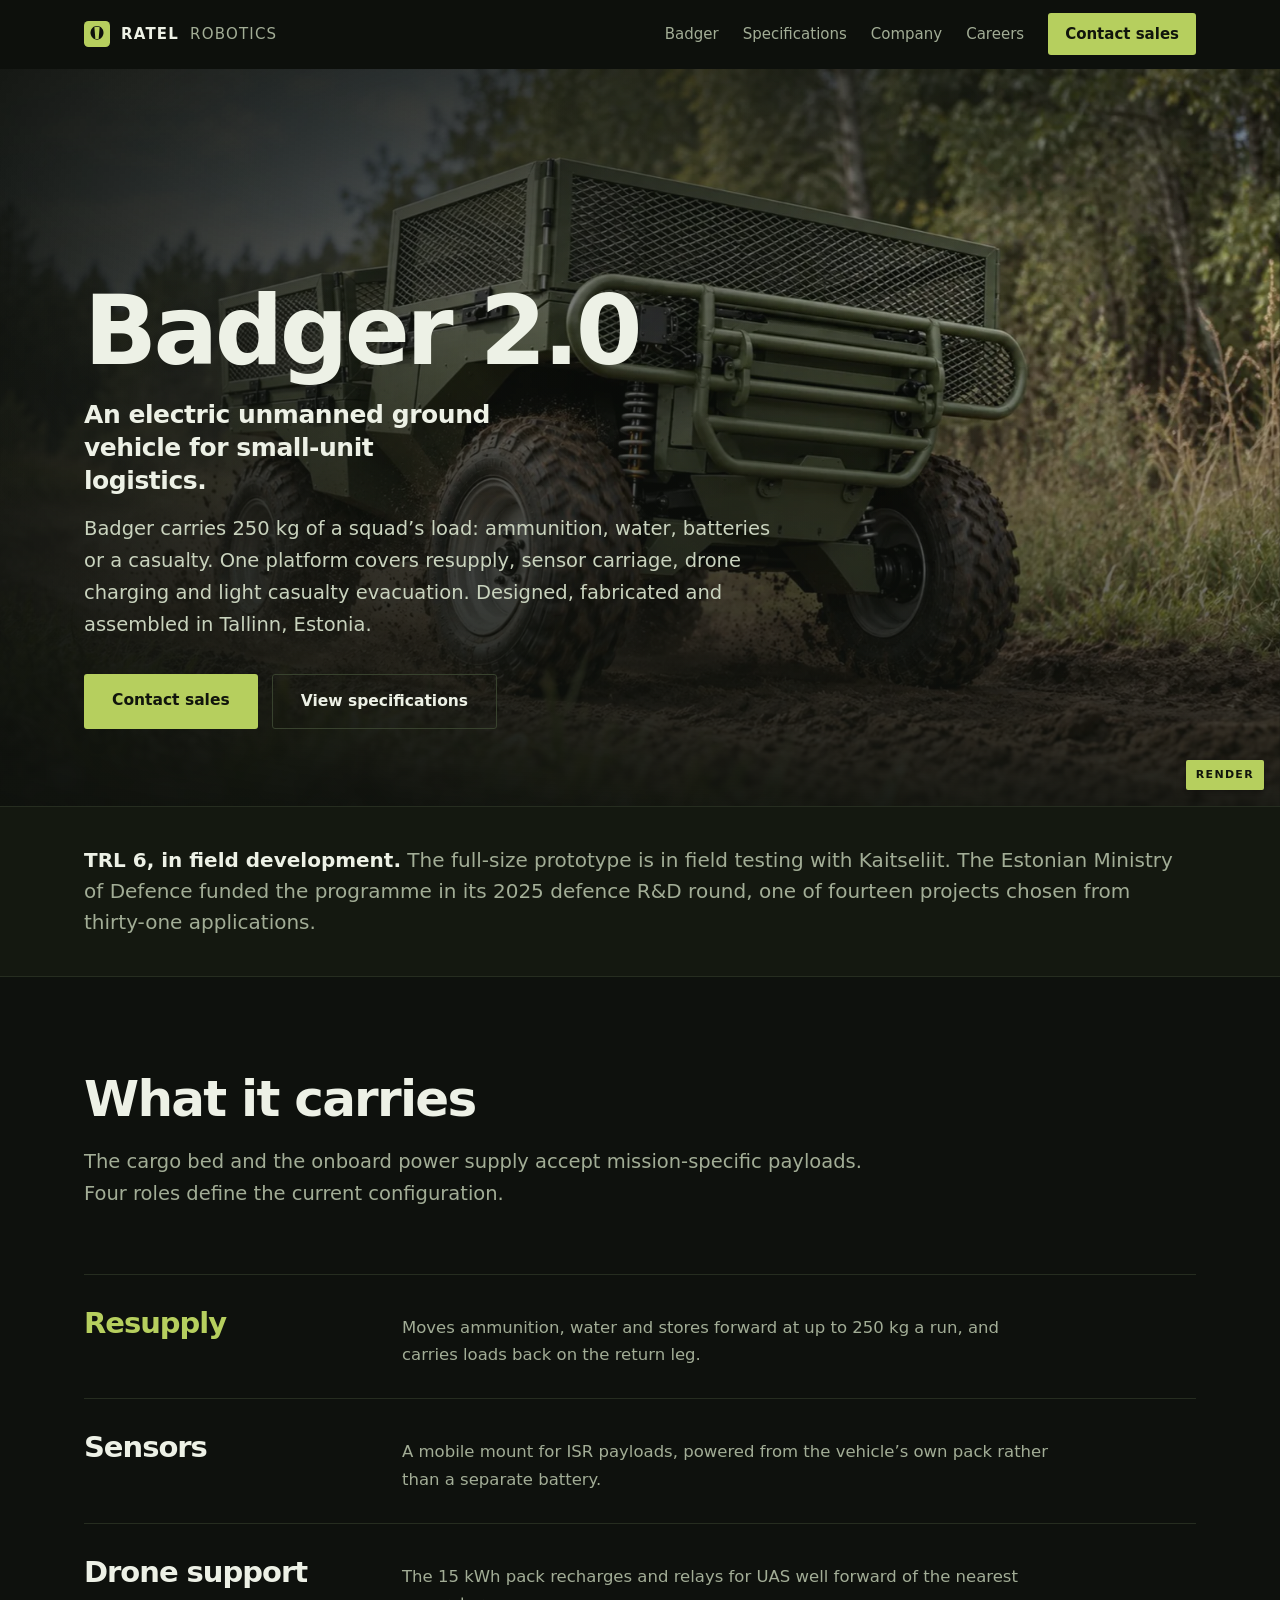
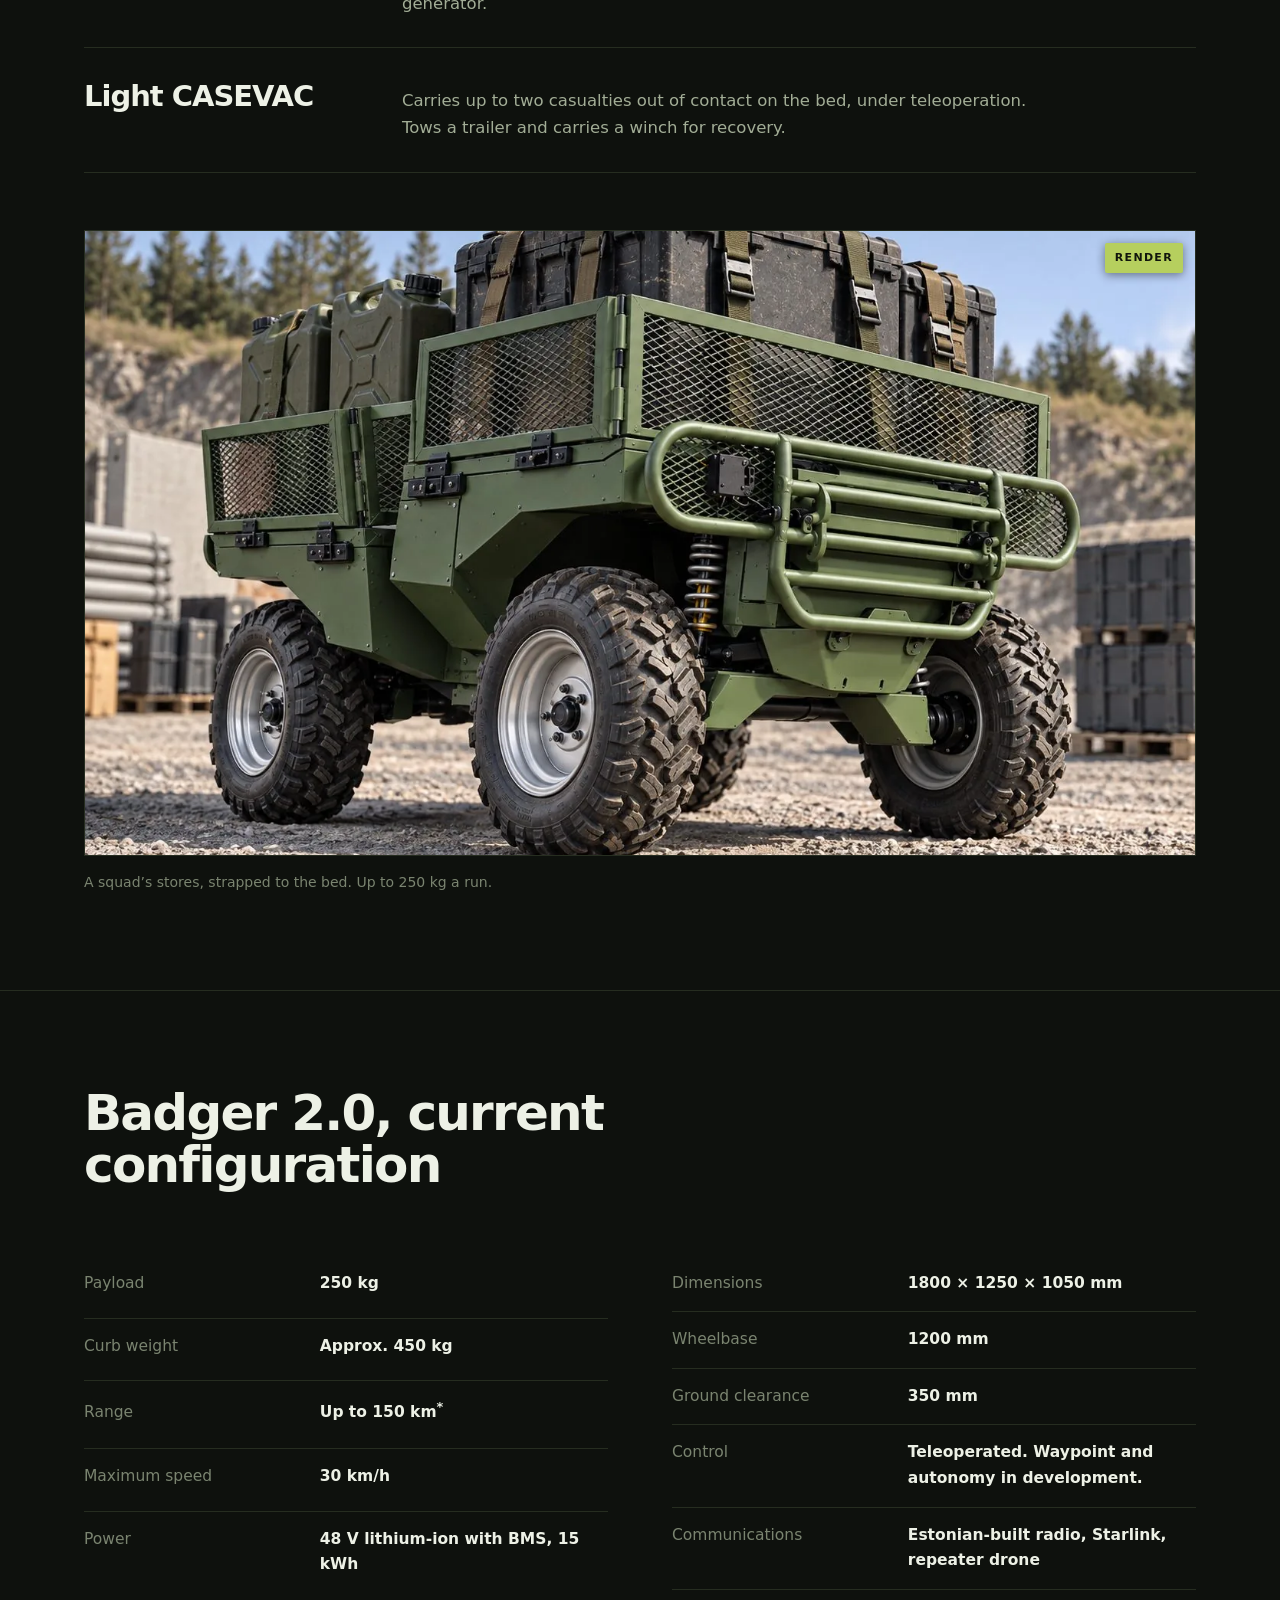
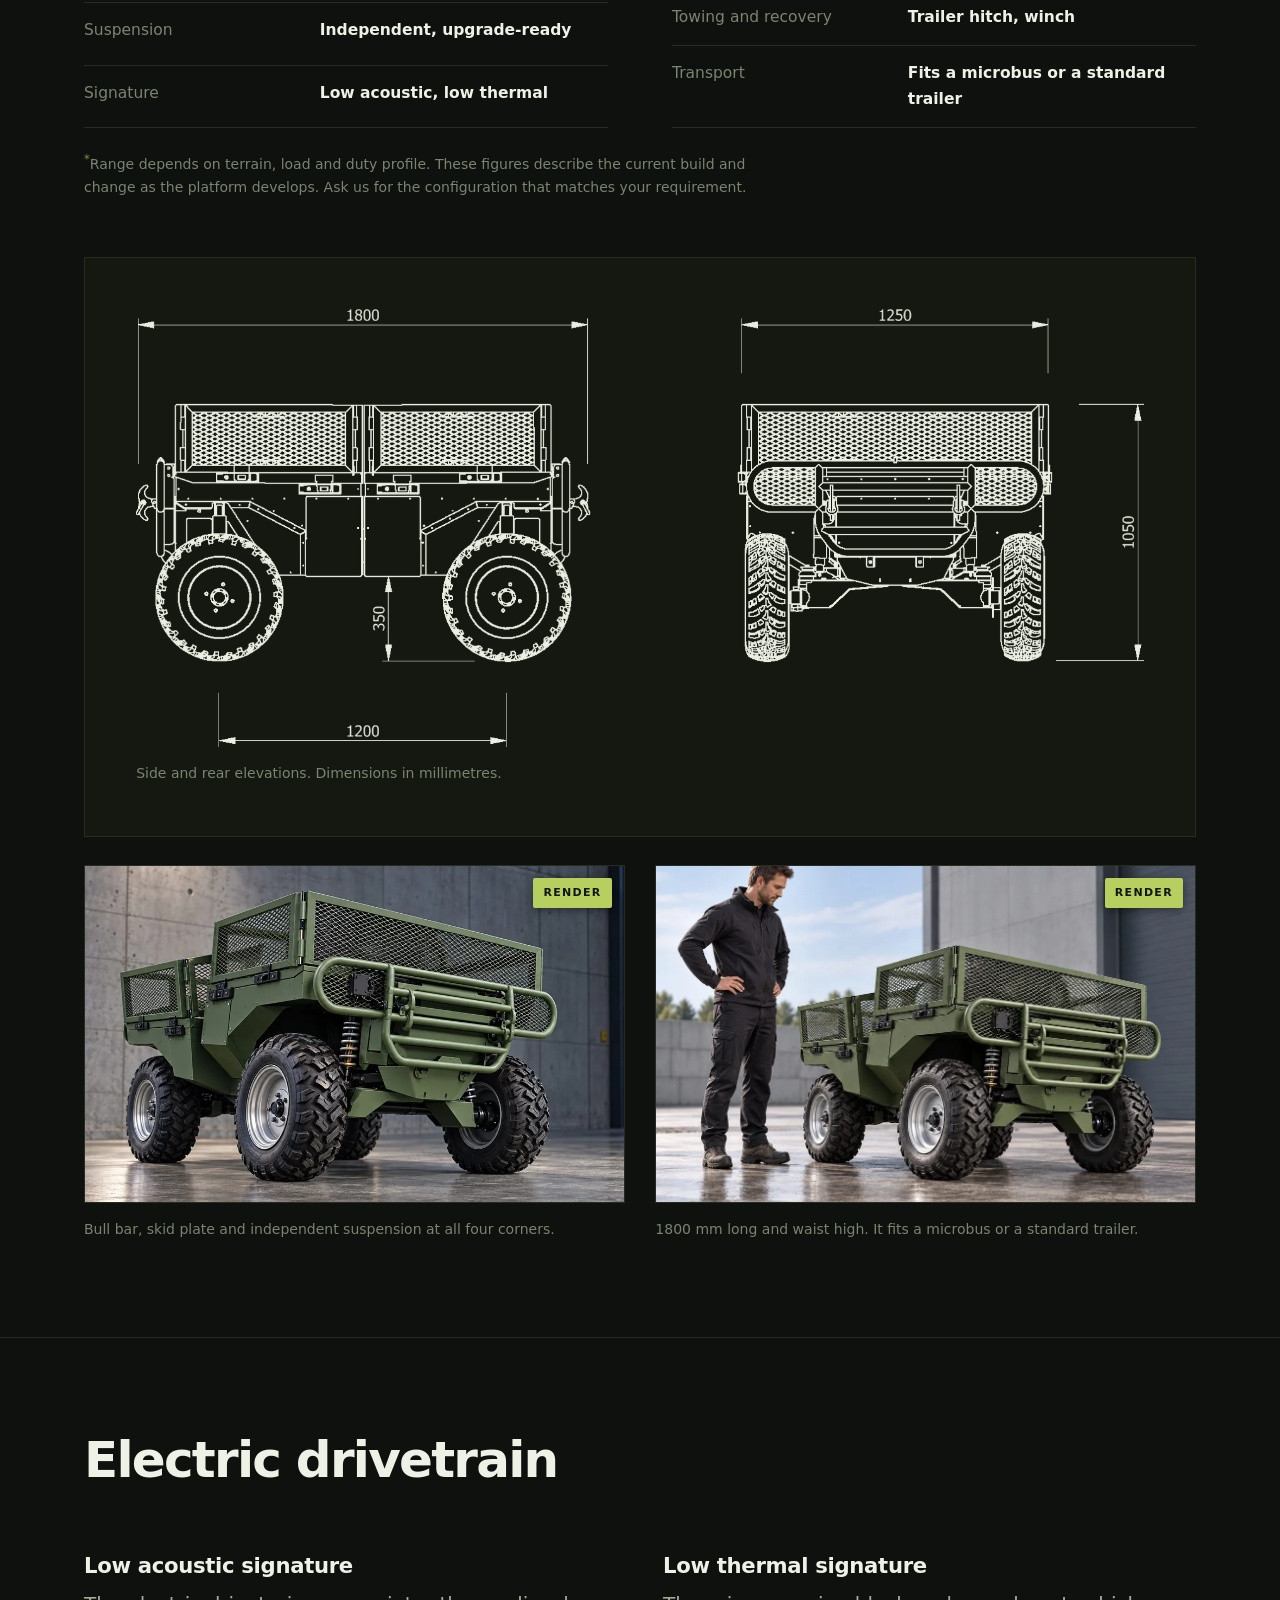
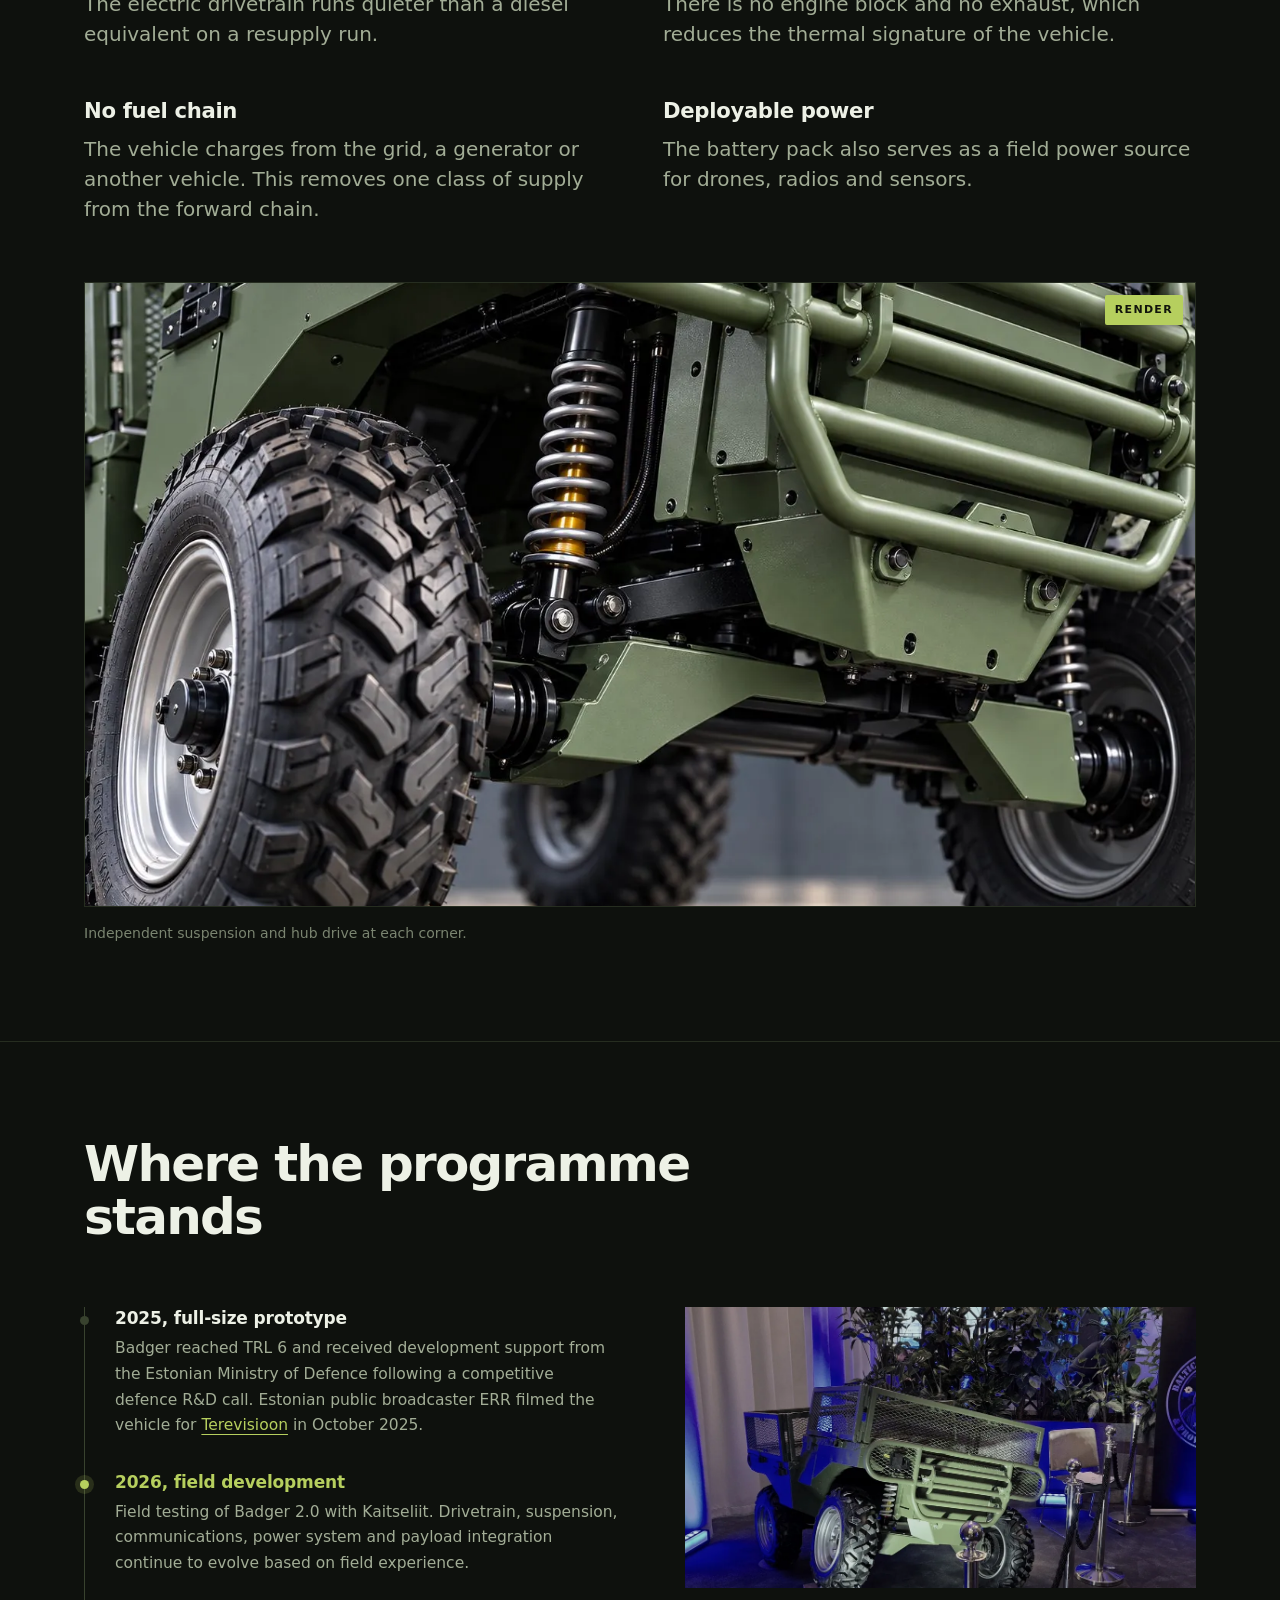
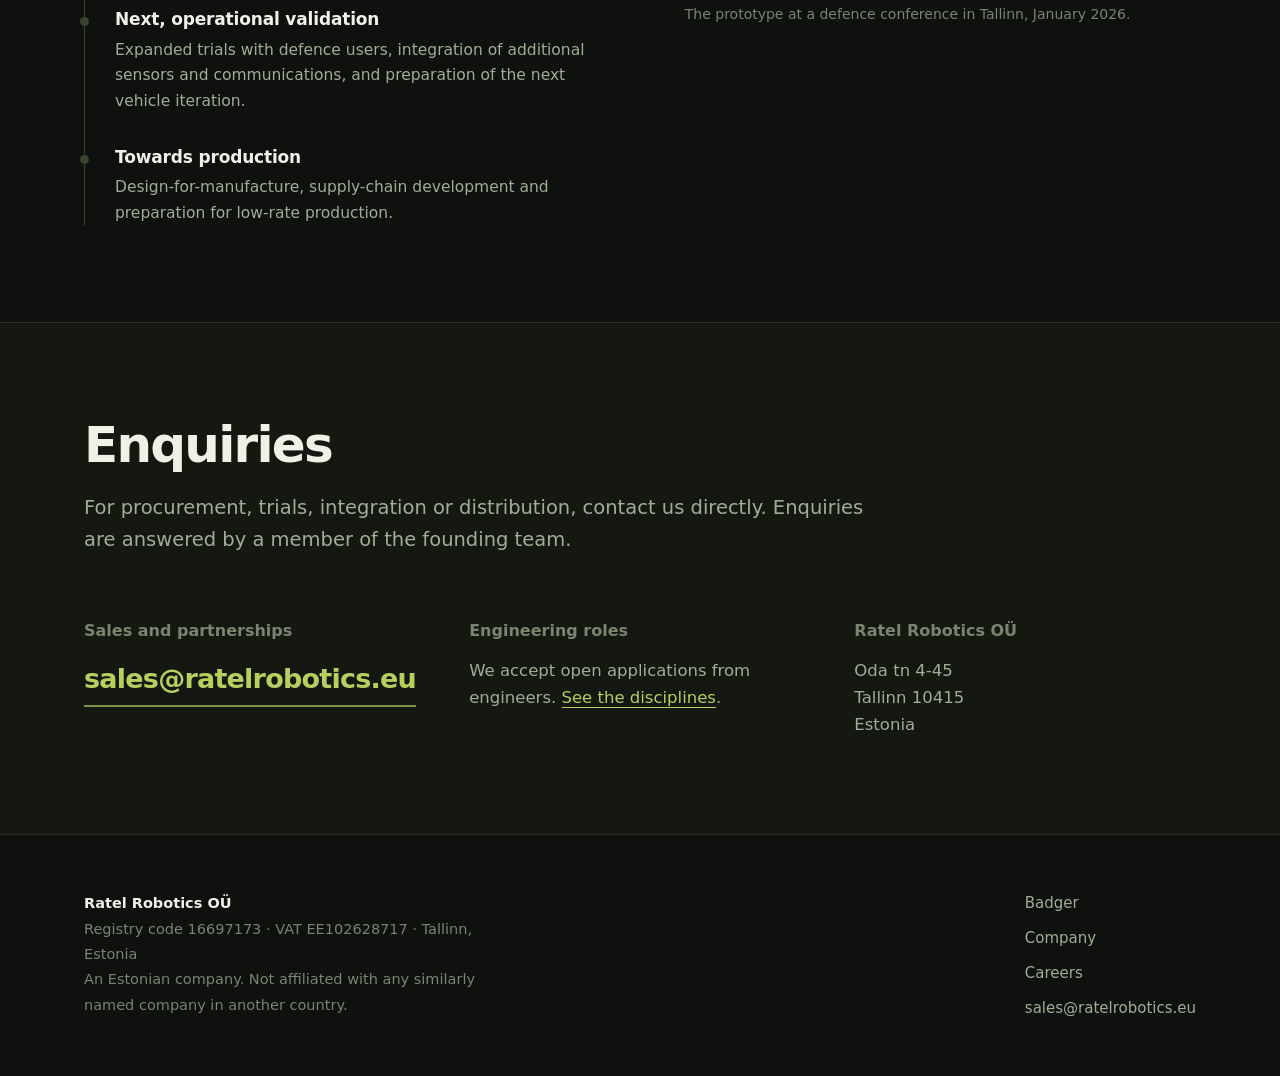
==== index.html @ 551b83f0 "Name the current model Badger 2.0 Co-Authored-By: Claude Fable 5.1 <noreply@anthropic.com>" ====
<!doctype html>
<html lang="en">
<head>
<meta charset="utf-8">
<meta name="viewport" content="width=device-width,initial-scale=1">
<title>Badger UGV — electric unmanned ground vehicle | Ratel Robotics, Estonia</title>
<meta name="description" content="Badger is an electric unmanned ground vehicle for small-unit logistics: 250 kg payload, resupply, sensors, drone charging and light casualty evacuation. Designed, fabricated and assembled in Tallinn, Estonia.">
<link rel="icon" href="assets/favicon.svg" type="image/svg+xml">
<link rel="preload" href="assets/fonts/archivo-var-latin.woff2" as="font" type="font/woff2" crossorigin>
<link rel="stylesheet" href="assets/style.css">
<meta property="og:title" content="Badger UGV — electric unmanned ground vehicle">
<meta property="og:description" content="250 kg payload. Resupply, sensors, drone charging, light CASEVAC. Built in Tallinn, Estonia.">
<meta property="og:image" content="assets/img/badger-side.webp">
<meta property="og:type" content="website">
<script type="application/ld+json">
{"@context":"https://schema.org","@type":"Organization",
"name":"Ratel Robotics OÜ","alternateName":"RATEL Robotics",
"description":"Estonian developer of the Badger electric unmanned ground vehicle.",
"foundingDate":"2023-03-16","email":"sales@ratelrobotics.eu",
"telephone":"+372 5686 8685","vatID":"EE102628717","taxID":"16697173",
"address":{"@type":"PostalAddress","streetAddress":"Oda tn 4-45",
"addressLocality":"Tallinn","postalCode":"10415","addressCountry":"EE"},
"makesOffer":{"@type":"Offer","itemOffered":{"@type":"Product","name":"Badger UGV"}}}
</script>
</head>
<body>
<!-- TODO before launch: badger-terrain, badger-payload, badger-3q, badger-scale and
     badger-detail are AI-generated renders, marked class="render" with a visible badge.
     Replace with real photographs, then delete the class, the <span class="render-badge">
     and the .render rules in assets/style.css. The conference photo and the dimensioned
     drawing are genuine. -->
<a class="skip" href="#main">Skip to content</a>

<header>
  <div class="wrap bar">
    <a class="brand" href="./">
      <svg width="26" height="26" viewBox="0 0 64 64" aria-hidden="true"><rect width="64" height="64" rx="11" fill="#b6cf5e"/><path d="M32 12c-9 0-16 7-16 17 0 9 7 17 16 17s16-8 16-17c0-10-7-17-16-17z" fill="#0e110d"/><path d="M32 14c-2.4 0-4.6.5-6.5 1.4L28 44h8l2.5-28.6A15 15 0 0 0 32 14z" fill="#b6cf5e"/></svg>
      Ratel <em>Robotics</em>
    </a>
    <nav>
      <a href="index.html">Badger</a>
      <a href="#specifications">Specifications</a>
      <a href="company.html">Company</a>
      <a href="careers.html">Careers</a>
      <a class="cta" href="#contact">Contact sales</a>
    </nav>
  </div>
</header>

<main id="main">

<div class="hero">
  <img class="hero-bg" src="assets/img/badger-terrain.webp" width="1600" height="900" alt="" fetchpriority="high">
  <span class="render-badge">Render</span>
  <div class="wrap hero-inner">
    <h1>Badger 2.0</h1>
    <p class="hero-sub">An electric unmanned ground vehicle for small-unit logistics.</p>
    <p class="lede">Badger carries 250&nbsp;kg of a squad&rsquo;s load: ammunition, water,
      batteries or a casualty. One platform covers resupply, sensor carriage, drone charging
      and light casualty evacuation. Designed, fabricated and assembled in Tallinn,
      Estonia.</p>
    <div class="btns">
      <a class="btn btn-primary" href="#contact">Contact sales</a>
      <a class="btn btn-ghost" href="#specifications">View specifications</a>
    </div>
  </div>
</div>

<div class="record">
  <div class="wrap">
    <p><strong>TRL 6, in field development.</strong> The full-size prototype is in field
      testing with Kaitseliit. The Estonian Ministry of Defence funded the programme in its
      2025 defence R&amp;D round, one of fourteen projects chosen from thirty-one
      applications.</p>
  </div>
</div>

<section id="badger">
  <div class="wrap">
    <div class="head">
      <h2>What it carries</h2>
      <p class="lede">The cargo bed and the onboard power supply accept mission-specific
        payloads. Four roles define the current configuration.</p>
    </div>
    <div class="rows">
      <div class="row lead"><h3>Resupply</h3>
        <p>Moves ammunition, water and stores forward at up to 250&nbsp;kg a run, and
          carries loads back on the return leg.</p></div>
      <div class="row"><h3>Sensors</h3>
        <p>A mobile mount for ISR payloads, powered from the vehicle&rsquo;s own pack rather
          than a separate battery.</p></div>
      <div class="row"><h3>Drone support</h3>
        <p>The 15&nbsp;kWh pack recharges and relays for UAS well forward of the nearest
          generator.</p></div>
      <div class="row"><h3>Light CASEVAC</h3>
        <p>Carries up to two casualties out of contact on the bed, under teleoperation.
          Tows a trailer and carries a winch for recovery.</p></div>
    </div>
    <figure class="band render">
      <img loading="lazy" decoding="async" src="assets/img/badger-payload.webp" width="1448" height="1086"
           alt="Badger loaded with transit cases, jerry cans and strapped stores.">
      <figcaption>A squad&rsquo;s stores, strapped to the bed. Up to 250&nbsp;kg a run.</figcaption>
    </figure>
  </div>
</section>

<section id="specifications">
  <div class="wrap">
    <div class="head"><h2>Badger 2.0, current configuration</h2></div>
    <div class="spec-split">
      <table class="specs">
        <tr><th scope="row">Payload</th><td>250 kg</td></tr>
        <tr><th scope="row">Curb weight</th><td>Approx. 450 kg</td></tr>
        <tr><th scope="row">Range</th><td>Up to 150 km<sup>*</sup></td></tr>
        <tr><th scope="row">Maximum speed</th><td>30 km/h</td></tr>
        <tr><th scope="row">Power</th><td>48 V lithium-ion with BMS, 15 kWh</td></tr>
        <tr><th scope="row">Suspension</th><td>Independent, upgrade-ready</td></tr>
        <tr><th scope="row">Signature</th><td>Low acoustic, low thermal</td></tr>
      </table>
      <table class="specs">
        <tr><th scope="row">Dimensions</th><td>1800 &times; 1250 &times; 1050 mm</td></tr>
        <tr><th scope="row">Wheelbase</th><td>1200 mm</td></tr>
        <tr><th scope="row">Ground clearance</th><td>350 mm</td></tr>
        <tr><th scope="row">Control</th><td>Teleoperated. Waypoint and autonomy in development.</td></tr>
        <tr><th scope="row">Communications</th><td>Estonian-built radio, Starlink, repeater drone</td></tr>
        <tr><th scope="row">Towing and recovery</th><td>Trailer hitch, winch</td></tr>
        <tr><th scope="row">Transport</th><td>Fits a microbus or a standard trailer</td></tr>
      </table>
    </div>
    <p class="spec-note"><sup>*</sup>Range depends on terrain, load and duty profile. These
      figures describe the current build and change as the platform develops. Ask us for the
      configuration that matches your requirement.</p>
    <figure class="drawing">
      <img loading="lazy" decoding="async" src="assets/img/badger-drawing-dark.webp" width="1600" height="695"
           alt="Dimensioned side and rear views of Badger: 1800 mm long, 1250 mm wide, 1050 mm high, 1200 mm wheelbase, 350 mm ground clearance.">
      <figcaption>Side and rear elevations. Dimensions in millimetres.</figcaption>
    </figure>
    <div class="two-up">
      <figure class="render"><img loading="lazy" decoding="async" src="assets/img/badger-3q.webp" width="1100" height="619"
        alt="Badger seen from the front three-quarter angle.">
        <figcaption>Bull bar, skid plate and independent suspension at all four corners.</figcaption></figure>
      <figure class="render"><img loading="lazy" decoding="async" src="assets/img/badger-scale.webp" width="1100" height="825"
        alt="Badger beside a standing person, roughly waist height.">
        <figcaption>1800&nbsp;mm long and waist high. It fits a microbus or a standard trailer.</figcaption></figure>
    </div>
  </div>
</section>

<section>
  <div class="wrap">
    <div class="head">
      <h2>Electric drivetrain</h2>
    </div>
    <div class="statements">
      <p><strong>Low acoustic signature</strong>The electric drivetrain runs quieter than a
        diesel equivalent on a resupply run.</p>
      <p><strong>Low thermal signature</strong>There is no engine block and no exhaust, which
        reduces the thermal signature of the vehicle.</p>
      <p><strong>No fuel chain</strong>The vehicle charges from the grid, a generator or
        another vehicle. This removes one class of supply from the forward chain.</p>
      <p><strong>Deployable power</strong>The battery pack also serves as a field power
        source for drones, radios and sensors.</p>
    </div>
    <figure class="band render">
      <img loading="lazy" decoding="async" src="assets/img/badger-detail.webp" width="1448" height="1086"
           alt="Close view of the front suspension, coil-over damper and hub drive.">
      <figcaption>Independent suspension and hub drive at each corner.</figcaption>
    </figure>
  </div>
</section>

<section>
  <div class="wrap">
    <div class="head"><h2>Where the programme stands</h2></div>
    <div class="tl-grid">
      <ul class="tl">
        <li><h3>2025, full-size prototype</h3><p>Badger reached TRL 6 and received
          development support from the Estonian Ministry of Defence following a competitive
          defence R&amp;D call. Estonian public broadcaster ERR filmed the vehicle for
          <a href="https://jupiter.err.ee/1609823682" rel="noopener">Terevisioon</a>
          in October 2025.</p></li>
        <li class="now"><h3>2026, field development</h3><p>Field testing of Badger 2.0 with Kaitseliit.
          Drivetrain, suspension, communications, power system and payload integration
          continue to evolve based on field experience.</p></li>
        <li><h3>Next, operational validation</h3><p>Expanded trials with defence users,
          integration of additional sensors and communications, and preparation of the next
          vehicle iteration.</p></li>
        <li><h3>Towards production</h3><p>Design-for-manufacture, supply-chain development
          and preparation for low-rate production.</p></li>
      </ul>
      <figure>
        <img loading="lazy" decoding="async" src="assets/img/badger-photo.webp" width="1100" height="603"
             alt="The Badger prototype on display at a defence conference in Tallinn, January 2026.">
        <figcaption>The prototype at a defence conference in Tallinn, January 2026.</figcaption>
      </figure>
    </div>
  </div>
</section>

<section id="contact" class="contact">
  <div class="wrap">
    <div class="head">
      <h2>Enquiries</h2>
      <p class="lede">For procurement, trials, integration or distribution, contact us
        directly. Enquiries are answered by a member of the founding team.</p>
    </div>
    <div class="contact-grid">
      <div>
        <h3>Sales and partnerships</h3>
        <p><a class="mail" href="mailto:sales@ratelrobotics.eu">sales@ratelrobotics.eu</a></p>
      </div>
      <div>
        <h3>Engineering roles</h3>
        <p>We accept open applications from engineers.
          <a href="careers.html">See the disciplines</a>.</p>
      </div>
      <div>
        <h3>Ratel Robotics O&Uuml;</h3>
        <p>Oda tn 4-45<br>Tallinn 10415<br>Estonia</p>
      </div>
    </div>
  </div>
</section>

</main>

<footer>
  <div class="wrap foot-grid">
    <div class="legal">
      <strong>Ratel Robotics O&Uuml;</strong><br>
      Registry code 16697173 &middot; VAT EE102628717 &middot; Tallinn, Estonia<br>
      An Estonian company. Not affiliated with any similarly named company in another country.
    </div>
    <nav>
      <a href="index.html">Badger</a>
      <a href="company.html">Company</a>
      <a href="careers.html">Careers</a>
      <a href="mailto:sales@ratelrobotics.eu">sales@ratelrobotics.eu</a>
    </nav>
  </div>
</footer>
<script>
  const h = document.querySelector('header');
  const onScroll = () => h.classList.toggle('stuck', window.scrollY > 8);
  addEventListener('scroll', onScroll, {passive:true}); onScroll();
</script>
</body>
</html>
---- assets/style.css ----
@import url("fonts.css");

:root{
  --bg:#0e110d; --bg2:#141810; --bg3:#1b2018;
  --line:#262d20; --line2:#38422e;
  --fg:#edf1e6; --muted:#a2ad96; --muted2:#7a8470;
  --accent:#b6cf5e; --accent-hi:#cbe27a; --accent-dim:#7f9247;
  --wrap:1160px;
  --sans:Archivo,system-ui,-apple-system,"Segoe UI",Roboto,Helvetica,Arial,sans-serif;
}
*,*::before,*::after{box-sizing:border-box}
html{scroll-behavior:smooth;-webkit-text-size-adjust:100%}
body{margin:0;background:var(--bg);color:var(--fg);
  font:400 16.5px/1.65 var(--sans);font-stretch:100%;
  -webkit-font-smoothing:antialiased}
img{max-width:100%;height:auto;display:block}
p{margin:0 0 1.1rem}
h1,h2,h3{margin:0;font-weight:800;font-stretch:118%;letter-spacing:-.035em}
h1,h2{line-height:1.05}
h3{line-height:1.3}

/* browser surfaces */
::selection{background:var(--accent);color:#11150c}
:root{scrollbar-color:var(--line2) var(--bg);color-scheme:dark}
::-webkit-scrollbar{width:12px;height:12px}
::-webkit-scrollbar-track{background:var(--bg)}
::-webkit-scrollbar-thumb{background:var(--line2);border:3px solid var(--bg);border-radius:8px}
::-webkit-scrollbar-thumb:hover{background:var(--accent-dim)}
:focus-visible{outline:2px solid var(--accent);outline-offset:3px;border-radius:2px}
a{color:var(--accent);text-decoration-thickness:1px;text-underline-offset:4px}
a:hover{color:var(--accent-hi)}
input,textarea{caret-color:var(--accent)}

.wrap{max-width:var(--wrap);margin:0 auto;padding-inline:24px}
.skip{position:absolute;left:-9999px}
.skip:focus{left:16px;top:16px;z-index:99;background:var(--accent);color:#11150c;
  padding:12px 18px;border-radius:3px;font-weight:700}
.lede{font-size:clamp(17px,1.7vw,19.5px);color:var(--muted);max-width:68ch}

/* header */
header{position:sticky;top:0;z-index:50;background:rgba(14,17,13,.72);
  backdrop-filter:blur(14px) saturate(1.2);border-bottom:1px solid transparent;
  transition:background .3s ease,border-color .3s ease}
header.stuck{background:rgba(14,17,13,.94);border-bottom-color:var(--line)}
.bar{display:flex;align-items:center;gap:30px;min-height:68px}
.brand{display:flex;align-items:center;gap:11px;text-decoration:none;color:var(--fg);
  font-weight:800;font-size:15px;font-stretch:112%;letter-spacing:.08em;
  text-transform:uppercase;margin-right:auto}
.brand em{font-style:normal;font-weight:400;color:var(--muted)}
nav{display:flex;gap:24px;align-items:center;flex-wrap:wrap}
nav a{color:var(--muted);text-decoration:none;font-size:15px;font-weight:500;
  transition:color .18s ease}
nav a:hover,nav a[aria-current=page]{color:var(--fg)}
nav a.cta{color:#11150c;background:var(--accent);padding:9px 17px;border-radius:3px;
  font-weight:700;transition:background .18s ease,transform .18s ease}
nav a.cta:hover{background:var(--accent-hi)}

/* buttons */
.btn{display:inline-block;padding:14px 28px;border-radius:3px;text-decoration:none;
  font-weight:700;font-size:15.5px;font-stretch:105%;
  transition:background .2s ease,border-color .2s ease,color .2s ease}
.btn-primary{background:var(--accent);color:#11150c}
.btn-primary:hover{background:var(--accent-hi);color:#11150c}
.btn-ghost{border:1px solid var(--line2);color:var(--fg)}
.btn-ghost:hover{border-color:var(--accent);color:var(--accent)}
.btns{display:flex;gap:14px;flex-wrap:wrap;margin-top:32px}

/* hero */
.hero{position:relative;min-height:clamp(540px,82vh,820px);display:flex;
  align-items:flex-end;overflow:hidden;border-bottom:1px solid var(--line)}
.hero::before{content:"";position:absolute;inset:0;z-index:1;background:
  linear-gradient(180deg,rgba(14,17,13,.62) 0%,rgba(14,17,13,.12) 32%,rgba(14,17,13,.94) 100%),
  linear-gradient(94deg,rgba(14,17,13,.92) 0%,rgba(14,17,13,.42) 52%,rgba(14,17,13,0) 92%)}
.hero-bg{position:absolute;inset:0;width:100%;height:100%;object-fit:cover;z-index:0;
  transform:scale(1.07);animation:settle 1.6s cubic-bezier(.16,1,.3,1) forwards}
@keyframes settle{to{transform:scale(1)}}
.hero-inner{position:relative;z-index:2;padding-block:clamp(44px,6vw,84px);width:100%}
.hero h1{font-size:clamp(58px,9.6vw,96px);font-weight:900;font-stretch:125%;
  letter-spacing:-.038em;margin-bottom:16px}
.hero-sub{font-size:clamp(19px,2.2vw,25px);font-weight:600;font-stretch:108%;
  line-height:1.32;letter-spacing:-.018em;margin:0 0 16px;max-width:24ch;color:var(--fg)}
.hero .lede{color:#c9d3be;max-width:56ch}
@media (prefers-reduced-motion:reduce){
  .hero-bg{animation:none;transform:scale(1)}
  html{scroll-behavior:auto}
}

/* record line under the hero */
.record{background:var(--bg2);border-bottom:1px solid var(--line)}
.record p{margin:0;padding-block:clamp(26px,3.4vw,38px);
  font-size:clamp(16.5px,1.75vw,20px);line-height:1.55;color:var(--muted);max-width:92ch}
.record strong{color:var(--fg);font-weight:700}

section{padding-block:clamp(60px,7.5vw,104px);border-bottom:1px solid var(--line)}
h2{font-size:clamp(31px,4.1vw,50px)}
.head{max-width:860px;margin-bottom:clamp(40px,5vw,64px)}
h2{max-width:19ch}
.head .lede{margin-top:20px;max-width:64ch}

/* capability rows */
.rows{border-top:1px solid var(--line)}
.row{display:grid;grid-template-columns:minmax(215px,.34fr) 1fr;gap:16px 48px;
  padding-block:30px;border-bottom:1px solid var(--line);align-items:baseline}
.row h3{font-size:clamp(21px,2.4vw,29px);font-weight:800;font-stretch:115%}
.row p{margin:0;color:var(--muted);max-width:62ch}
.row.lead h3{color:var(--accent)}

/* statements */
.statements{display:grid;grid-template-columns:repeat(2,1fr);
  gap:clamp(30px,3.6vw,56px)}
.statements p{margin:0;font-size:clamp(17px,1.8vw,20px);line-height:1.5;color:var(--muted)}
.statements strong{display:block;color:var(--fg);font-weight:700;font-stretch:112%;
  letter-spacing:-.015em;margin-bottom:7px;font-size:1.06em}

/* specifications */
.spec-split{display:grid;grid-template-columns:1fr 1fr;gap:0 clamp(40px,5vw,72px)}
table.specs{width:100%;border-collapse:collapse;font-size:15.5px}
table.specs th,table.specs td{text-align:left;padding:15px 0;
  border-bottom:1px solid var(--line);vertical-align:baseline}
table.specs th{font-weight:500;color:var(--muted2);width:45%;letter-spacing:0}
table.specs td{font-weight:600;color:var(--fg);
  font-variant-numeric:tabular-nums;font-feature-settings:"tnum" 1}
.spec-note{font-size:14px;color:var(--muted2);margin-top:22px;max-width:80ch}
.spec-note sup{color:var(--accent-dim)}

figure{margin:0}
figcaption{font-size:14px;color:var(--muted2);margin-top:15px;max-width:62ch}
.band{margin-top:clamp(36px,4.5vw,60px)}
.band img{width:100%;aspect-ratio:16/9;object-fit:cover;border:1px solid var(--line)}
.two-up{display:grid;grid-template-columns:1fr 1fr;gap:clamp(20px,2.4vw,32px);margin-top:28px}
.two-up figure{display:flex;flex-direction:column}
.two-up img{width:100%;aspect-ratio:16/10;object-fit:cover;border:1px solid var(--line)}
.drawing{margin-top:clamp(36px,4.5vw,60px);background:var(--bg2);border:1px solid var(--line);
  padding:clamp(22px,4vw,56px)}
.drawing img{margin-inline:auto;aspect-ratio:auto}

/* timeline */
.tl-grid{display:grid;grid-template-columns:1.05fr 1fr;gap:clamp(36px,5vw,64px);align-items:start}
.tl{list-style:none;margin:0;padding:0;border-left:1px solid var(--line2)}
.tl li{padding:0 0 32px 30px;position:relative}
.tl li:last-child{padding-bottom:0}
.tl li::before{content:"";position:absolute;left:-5px;top:9px;width:9px;height:9px;
  border-radius:50%;background:var(--line2)}
.tl li.now::before{background:var(--accent);box-shadow:0 0 0 5px rgba(182,207,94,.16)}
.tl h3{font-size:17px;font-weight:700;font-stretch:110%;letter-spacing:-.01em;
  margin-bottom:7px}
.tl li.now h3{color:var(--accent)}
.tl p{color:var(--muted);margin:0;font-size:15.5px}

/* contact */
.contact{background:var(--bg2)}
.contact-grid{display:grid;grid-template-columns:repeat(auto-fit,minmax(250px,1fr));
  gap:clamp(28px,3.4vw,48px)}
.contact-grid h3{font-size:16px;font-weight:700;font-stretch:110%;color:var(--muted2);
  letter-spacing:0;line-height:1.4;margin-bottom:14px}
a.mail{display:inline-block;font-size:clamp(19px,2.3vw,27px);font-weight:800;
  font-stretch:112%;letter-spacing:-.028em;text-decoration:none;
  border-bottom:2px solid var(--accent-dim);padding-bottom:4px;
  transition:border-color .2s ease,color .2s ease}
a.mail:hover{border-bottom-color:var(--accent)}
.contact-grid p{color:var(--muted);margin:0}

/* registry list */
dl.facts{display:grid;grid-template-columns:auto 1fr;gap:14px 36px;margin:0;font-size:16px}
dl.facts dt{color:var(--muted2)}
dl.facts dd{margin:0;font-variant-numeric:tabular-nums}

.callout{border-left:2px solid var(--accent);background:var(--bg2);
  padding:clamp(24px,3vw,34px);margin-top:clamp(36px,4.5vw,56px)}
.callout p{margin:0;max-width:80ch;color:var(--muted)}
.callout strong{color:var(--fg)}

/* renders pending real photography — delete with the markup */
.render{position:relative}
.render::after,.render-badge{content:"Render";position:absolute;top:13px;right:13px;z-index:3;
  font-size:11px;font-weight:800;font-stretch:112%;letter-spacing:.12em;
  text-transform:uppercase;color:#11150c;background:var(--accent);padding:6px 10px;
  border-radius:2px;box-shadow:0 2px 10px rgba(0,0,0,.45)}
.render-badge{top:auto;bottom:16px;right:16px}

footer{padding-block:56px;color:var(--muted2);font-size:14.5px}
.foot-grid{display:flex;gap:48px;flex-wrap:wrap;justify-content:space-between}
footer strong{color:var(--fg);font-weight:700}
footer .legal{max-width:48ch;line-height:1.75}
footer nav{flex-direction:column;gap:10px;align-items:flex-start}
footer nav a{color:var(--muted)}

@media (max-width:880px){
  .spec-split,.two-up,.tl-grid{grid-template-columns:1fr}
  .spec-split{gap:0}
  .tl-grid{gap:40px}
  .row{grid-template-columns:1fr;gap:10px;padding-block:26px}
  .statements{grid-template-columns:1fr}
}
@media (max-width:760px){
  .drawing{overflow-x:auto;padding:20px}
  .drawing img{min-width:620px}
}
@media (max-width:640px){
  .bar{flex-wrap:wrap;min-height:0;padding-block:11px;gap:9px}
  .brand{flex:1 0 100%;font-size:13.5px;gap:9px;margin-right:0}
  .brand svg{width:22px;height:22px}
  nav{flex:1 0 100%;flex-wrap:nowrap;justify-content:space-between;
    align-items:center;gap:12px}
  nav a{font-size:14.5px}
  /* the in-page anchor is reachable from the hero button */
  nav a[href$="#specifications"]{display:none}
  nav a.cta{padding:8px 14px;font-size:14px;white-space:nowrap}
  .hero{min-height:80vh;align-items:flex-end}
  .hero-inner{padding-block:38px}
  .btns{gap:10px;margin-top:26px}
  .btn{padding:13px 20px;font-size:15px}
}
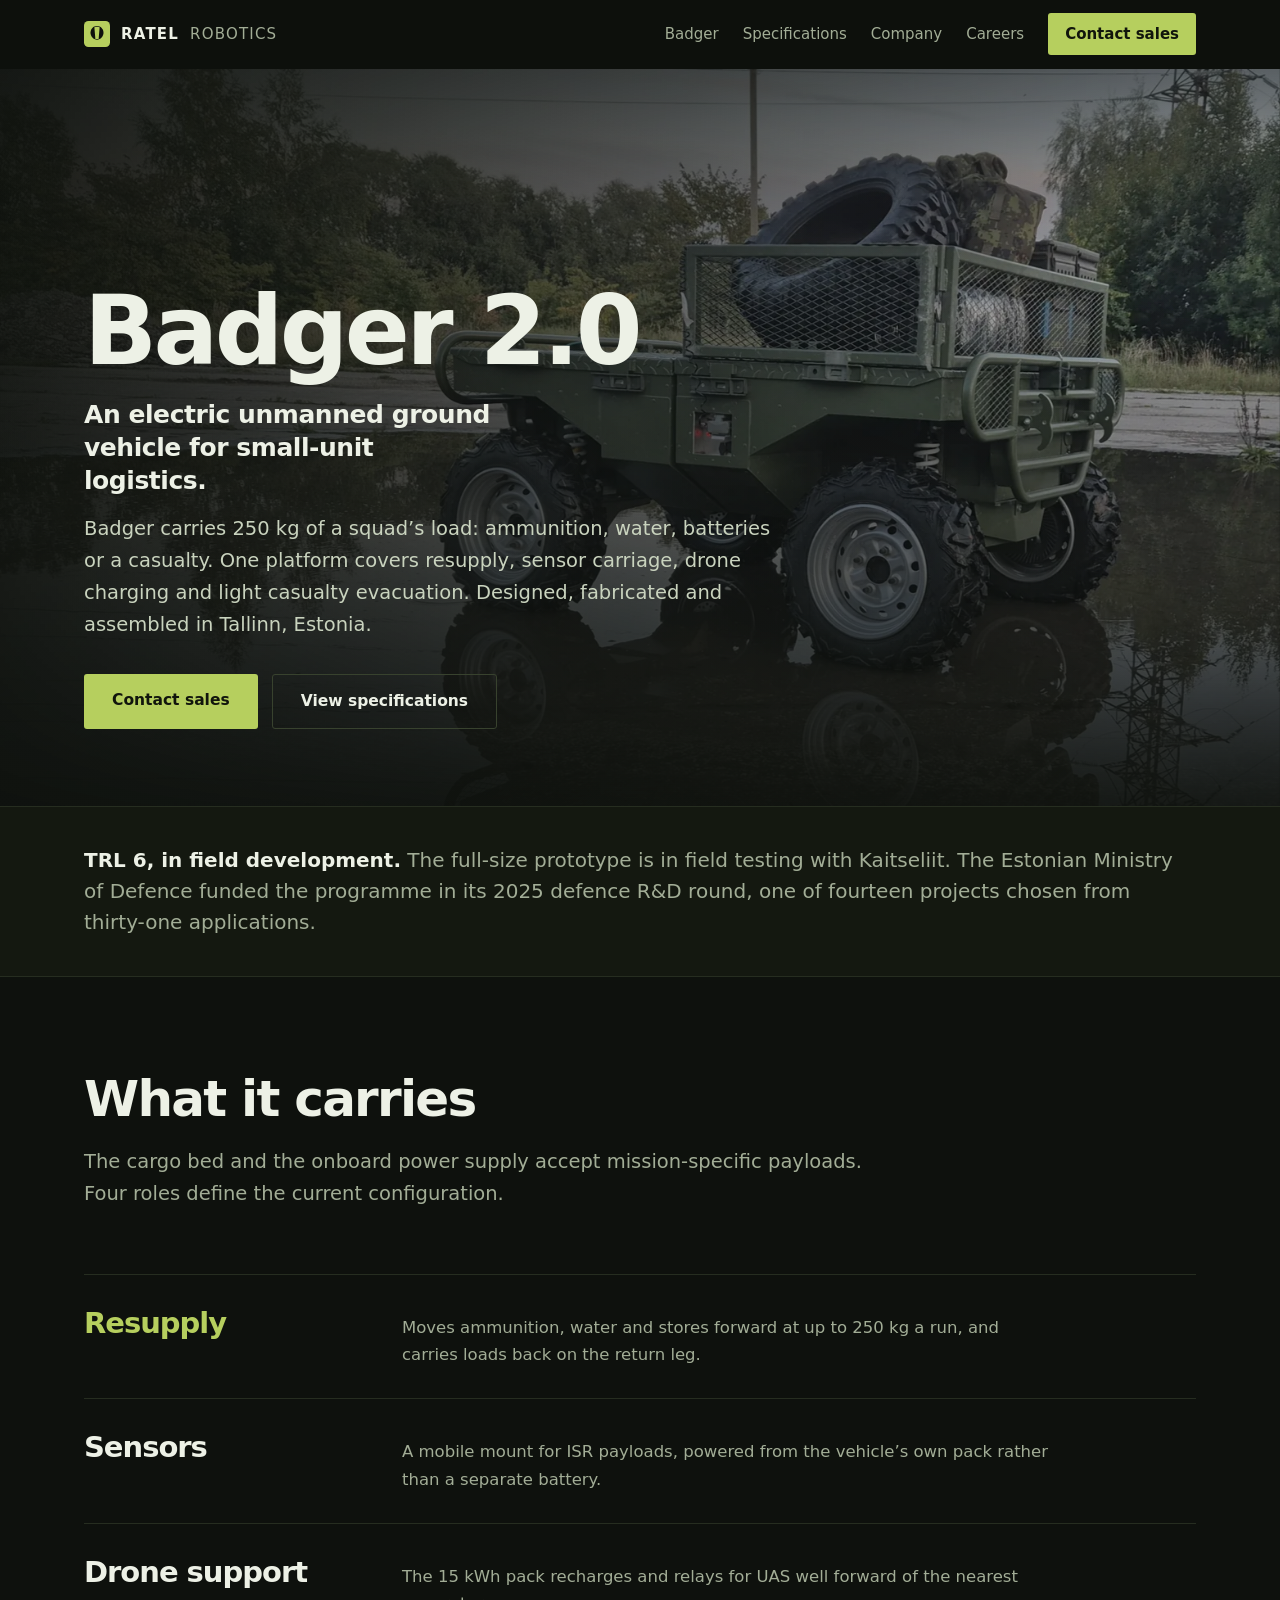
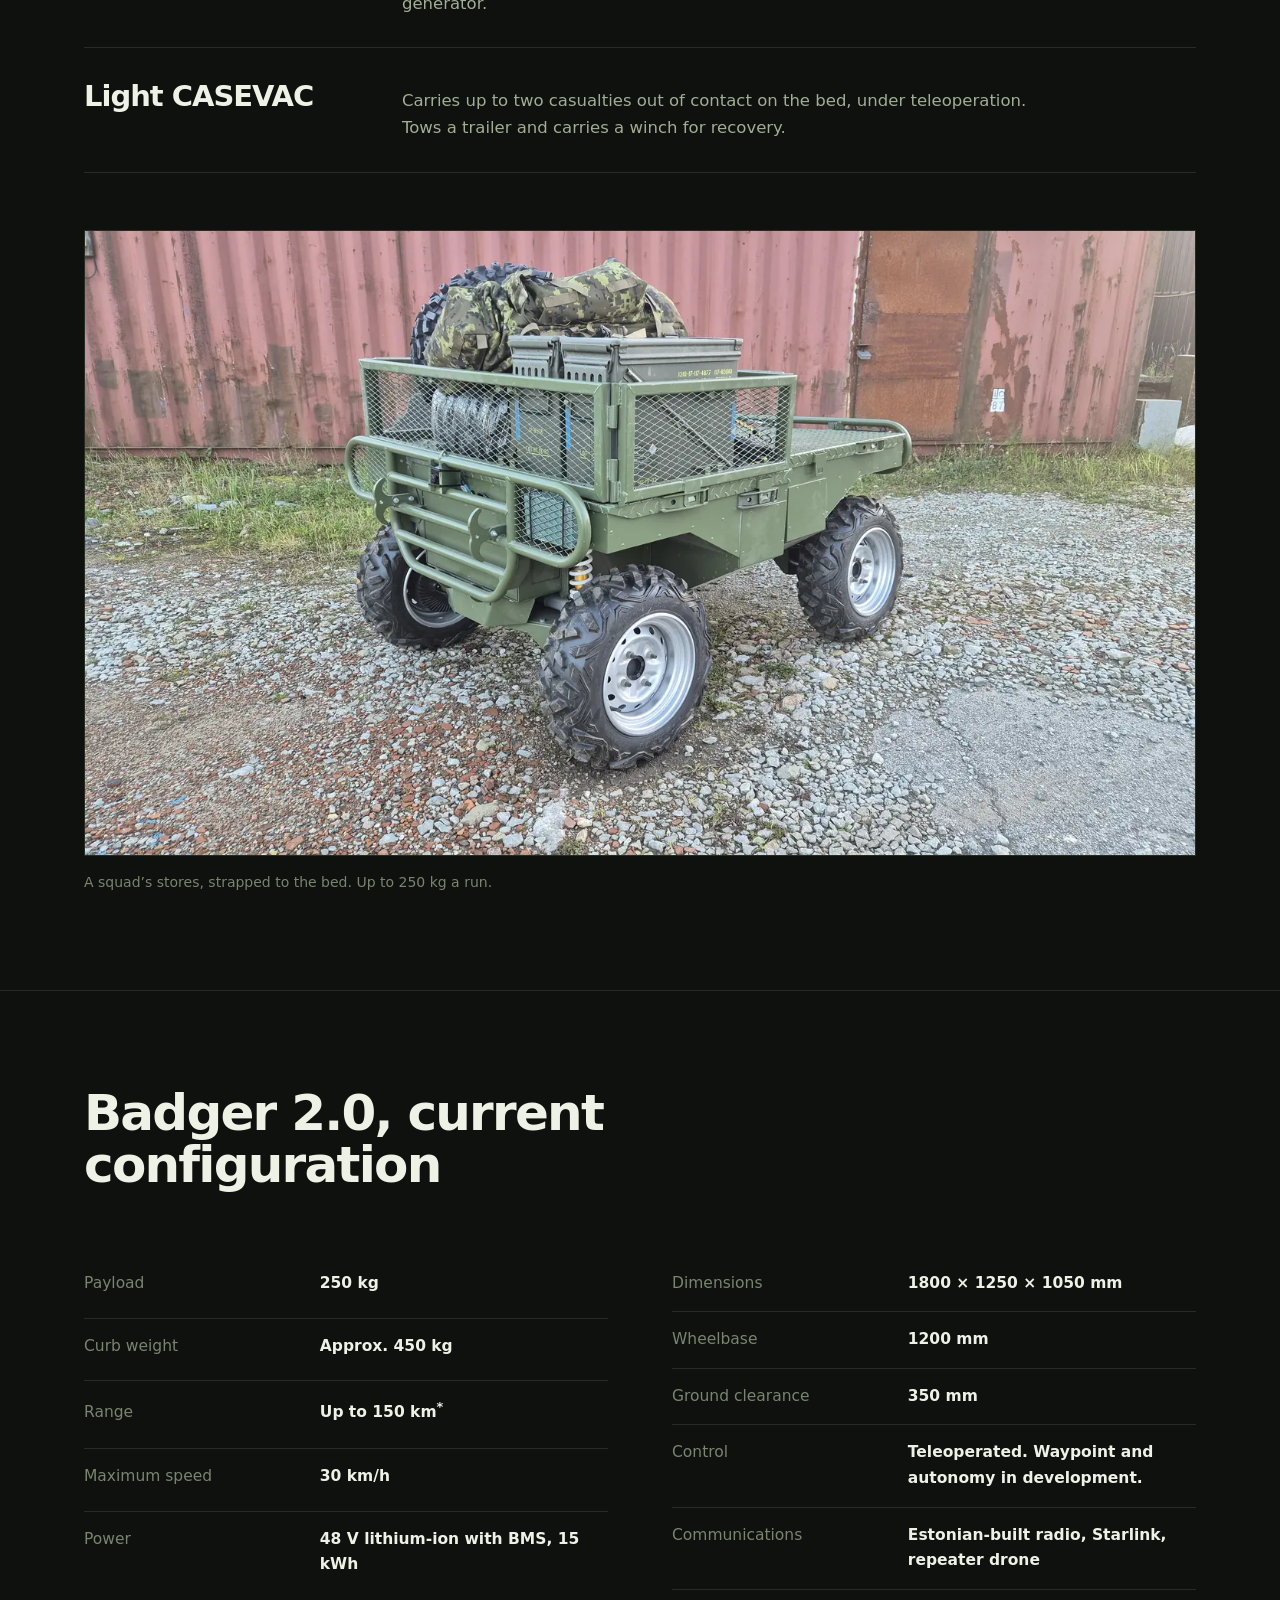
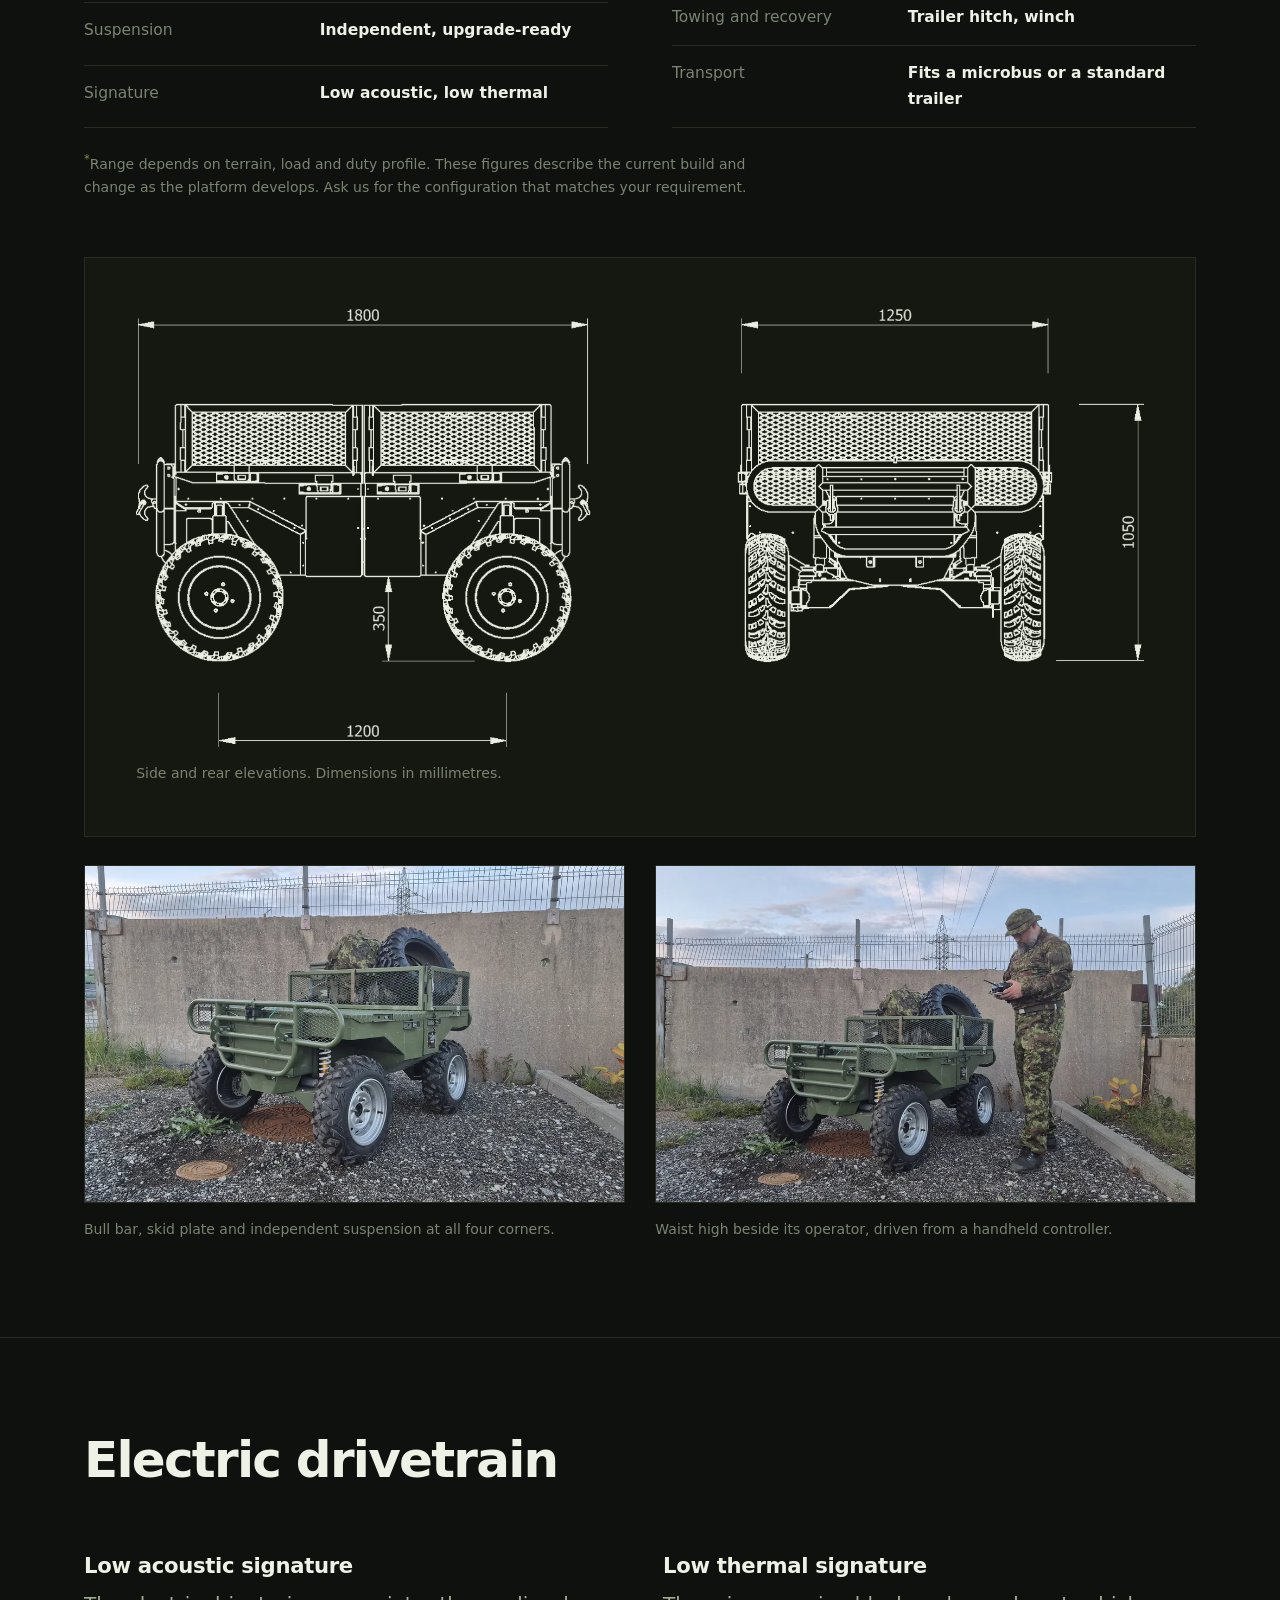
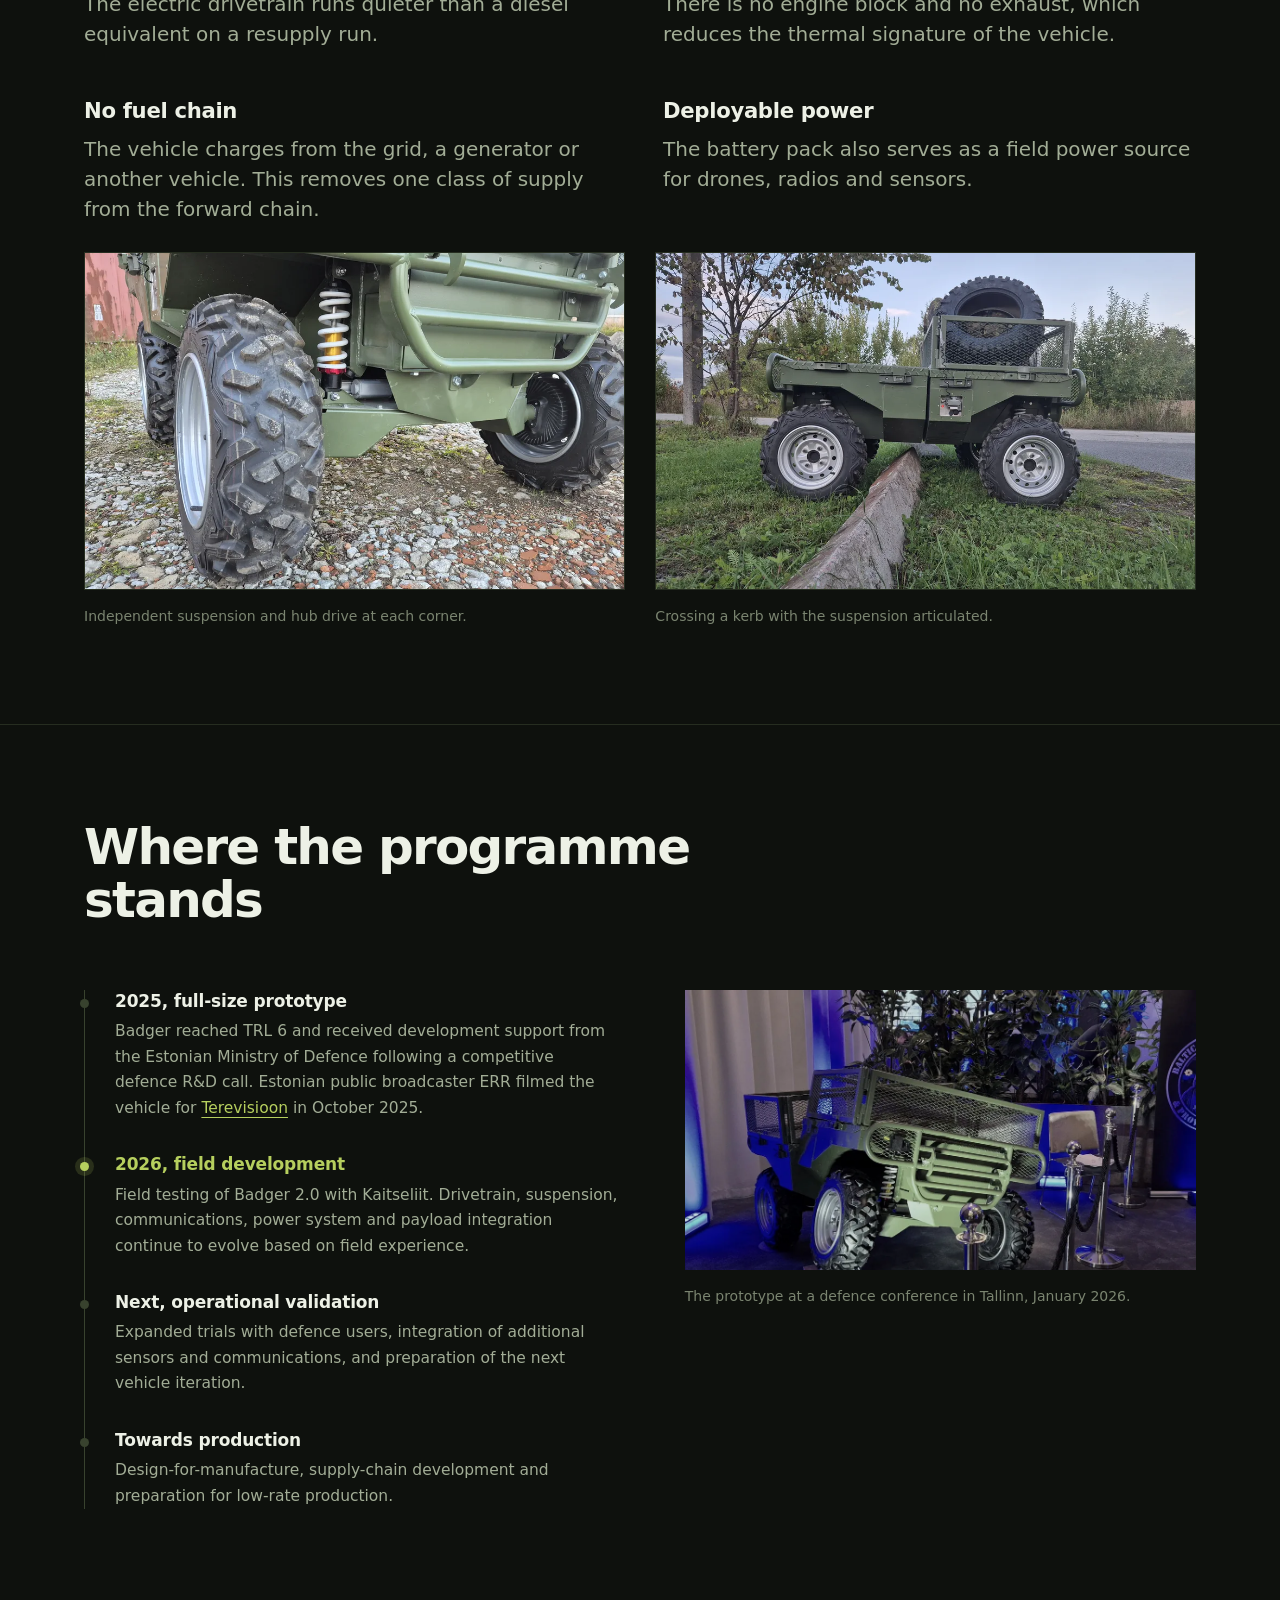
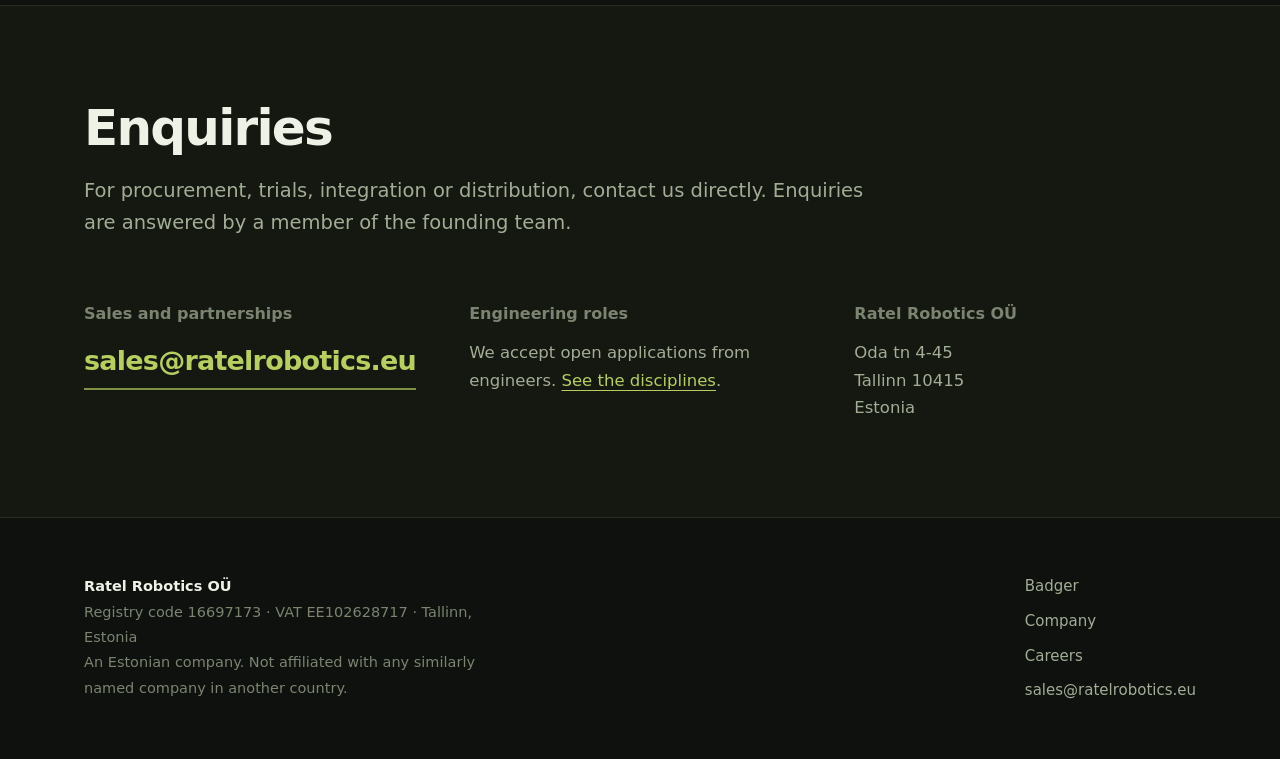
==== commit 5edc7798: "Replace AI renders with photoshoot photos Add kerb-crossing photo and a real og:image; drop render b" ====
--- a/index.html
+++ b/index.html
@@ -10,7 +10,7 @@
 <link rel="stylesheet" href="assets/style.css">
 <meta property="og:title" content="Badger UGV — electric unmanned ground vehicle">
 <meta property="og:description" content="250 kg payload. Resupply, sensors, drone charging, light CASEVAC. Built in Tallinn, Estonia.">
-<meta property="og:image" content="assets/img/badger-side.webp">
+<meta property="og:image" content="assets/img/badger-og.webp">
 <meta property="og:type" content="website">
 <script type="application/ld+json">
 {"@context":"https://schema.org","@type":"Organization",
@@ -24,11 +24,6 @@
 </script>
 </head>
 <body>
-<!-- TODO before launch: badger-terrain, badger-payload, badger-3q, badger-scale and
-     badger-detail are AI-generated renders, marked class="render" with a visible badge.
-     Replace with real photographs, then delete the class, the <span class="render-badge">
-     and the .render rules in assets/style.css. The conference photo and the dimensioned
-     drawing are genuine. -->
 <a class="skip" href="#main">Skip to content</a>
 
 <header>
@@ -50,8 +45,7 @@
 <main id="main">
 
 <div class="hero">
-  <img class="hero-bg" src="assets/img/badger-terrain.webp" width="1600" height="900" alt="" fetchpriority="high">
-  <span class="render-badge">Render</span>
+  <img class="hero-bg" src="assets/img/badger-hero.webp" width="1600" height="900" alt="" fetchpriority="high">
   <div class="wrap hero-inner">
     <h1>Badger 2.0</h1>
     <p class="hero-sub">An electric unmanned ground vehicle for small-unit logistics.</p>
@@ -96,9 +90,9 @@
         <p>Carries up to two casualties out of contact on the bed, under teleoperation.
           Tows a trailer and carries a winch for recovery.</p></div>
     </div>
-    <figure class="band render">
-      <img loading="lazy" decoding="async" src="assets/img/badger-payload.webp" width="1448" height="1086"
-           alt="Badger loaded with transit cases, jerry cans and strapped stores.">
+    <figure class="band">
+      <img loading="lazy" decoding="async" src="assets/img/badger-payload.webp" width="1448" height="815"
+           alt="Badger loaded with ammunition boxes, a winch, a spare wheel and a camouflage pack.">
       <figcaption>A squad&rsquo;s stores, strapped to the bed. Up to 250&nbsp;kg a run.</figcaption>
     </figure>
   </div>
@@ -136,12 +130,12 @@
       <figcaption>Side and rear elevations. Dimensions in millimetres.</figcaption>
     </figure>
     <div class="two-up">
-      <figure class="render"><img loading="lazy" decoding="async" src="assets/img/badger-3q.webp" width="1100" height="619"
+      <figure><img loading="lazy" decoding="async" src="assets/img/badger-3q.webp" width="1100" height="619"
         alt="Badger seen from the front three-quarter angle.">
         <figcaption>Bull bar, skid plate and independent suspension at all four corners.</figcaption></figure>
-      <figure class="render"><img loading="lazy" decoding="async" src="assets/img/badger-scale.webp" width="1100" height="825"
-        alt="Badger beside a standing person, roughly waist height.">
-        <figcaption>1800&nbsp;mm long and waist high. It fits a microbus or a standard trailer.</figcaption></figure>
+      <figure><img loading="lazy" decoding="async" src="assets/img/badger-scale.webp" width="1100" height="619"
+        alt="An operator stands beside Badger with a handheld controller. The vehicle is roughly waist height.">
+        <figcaption>Waist high beside its operator, driven from a handheld controller.</figcaption></figure>
     </div>
   </div>
 </section>
@@ -161,11 +155,14 @@
       <p><strong>Deployable power</strong>The battery pack also serves as a field power
         source for drones, radios and sensors.</p>
     </div>
-    <figure class="band render">
-      <img loading="lazy" decoding="async" src="assets/img/badger-detail.webp" width="1448" height="1086"
-           alt="Close view of the front suspension, coil-over damper and hub drive.">
-      <figcaption>Independent suspension and hub drive at each corner.</figcaption>
-    </figure>
+    <div class="two-up">
+      <figure><img loading="lazy" decoding="async" src="assets/img/badger-detail.webp" width="1100" height="619"
+        alt="Close view of the front suspension, coil-over damper and hub drive.">
+        <figcaption>Independent suspension and hub drive at each corner.</figcaption></figure>
+      <figure><img loading="lazy" decoding="async" src="assets/img/badger-kerb.webp" width="1100" height="619"
+        alt="Badger climbing over a concrete kerb onto grass.">
+        <figcaption>Crossing a kerb with the suspension articulated.</figcaption></figure>
+    </div>
   </div>
 </section>
 
--- a/assets/style.css
+++ b/assets/style.css
@@ -170,14 +170,6 @@
 .callout p{margin:0;max-width:80ch;color:var(--muted)}
 .callout strong{color:var(--fg)}
 
-/* renders pending real photography — delete with the markup */
-.render{position:relative}
-.render::after,.render-badge{content:"Render";position:absolute;top:13px;right:13px;z-index:3;
-  font-size:11px;font-weight:800;font-stretch:112%;letter-spacing:.12em;
-  text-transform:uppercase;color:#11150c;background:var(--accent);padding:6px 10px;
-  border-radius:2px;box-shadow:0 2px 10px rgba(0,0,0,.45)}
-.render-badge{top:auto;bottom:16px;right:16px}
-
 footer{padding-block:56px;color:var(--muted2);font-size:14.5px}
 .foot-grid{display:flex;gap:48px;flex-wrap:wrap;justify-content:space-between}
 footer strong{color:var(--fg);font-weight:700}
@@ -207,6 +199,7 @@
   nav a[href$="#specifications"]{display:none}
   nav a.cta{padding:8px 14px;font-size:14px;white-space:nowrap}
   .hero{min-height:80vh;align-items:flex-end}
+  .hero-bg{object-position:70% center}
   .hero-inner{padding-block:38px}
   .btns{gap:10px;margin-top:26px}
   .btn{padding:13px 20px;font-size:15px}
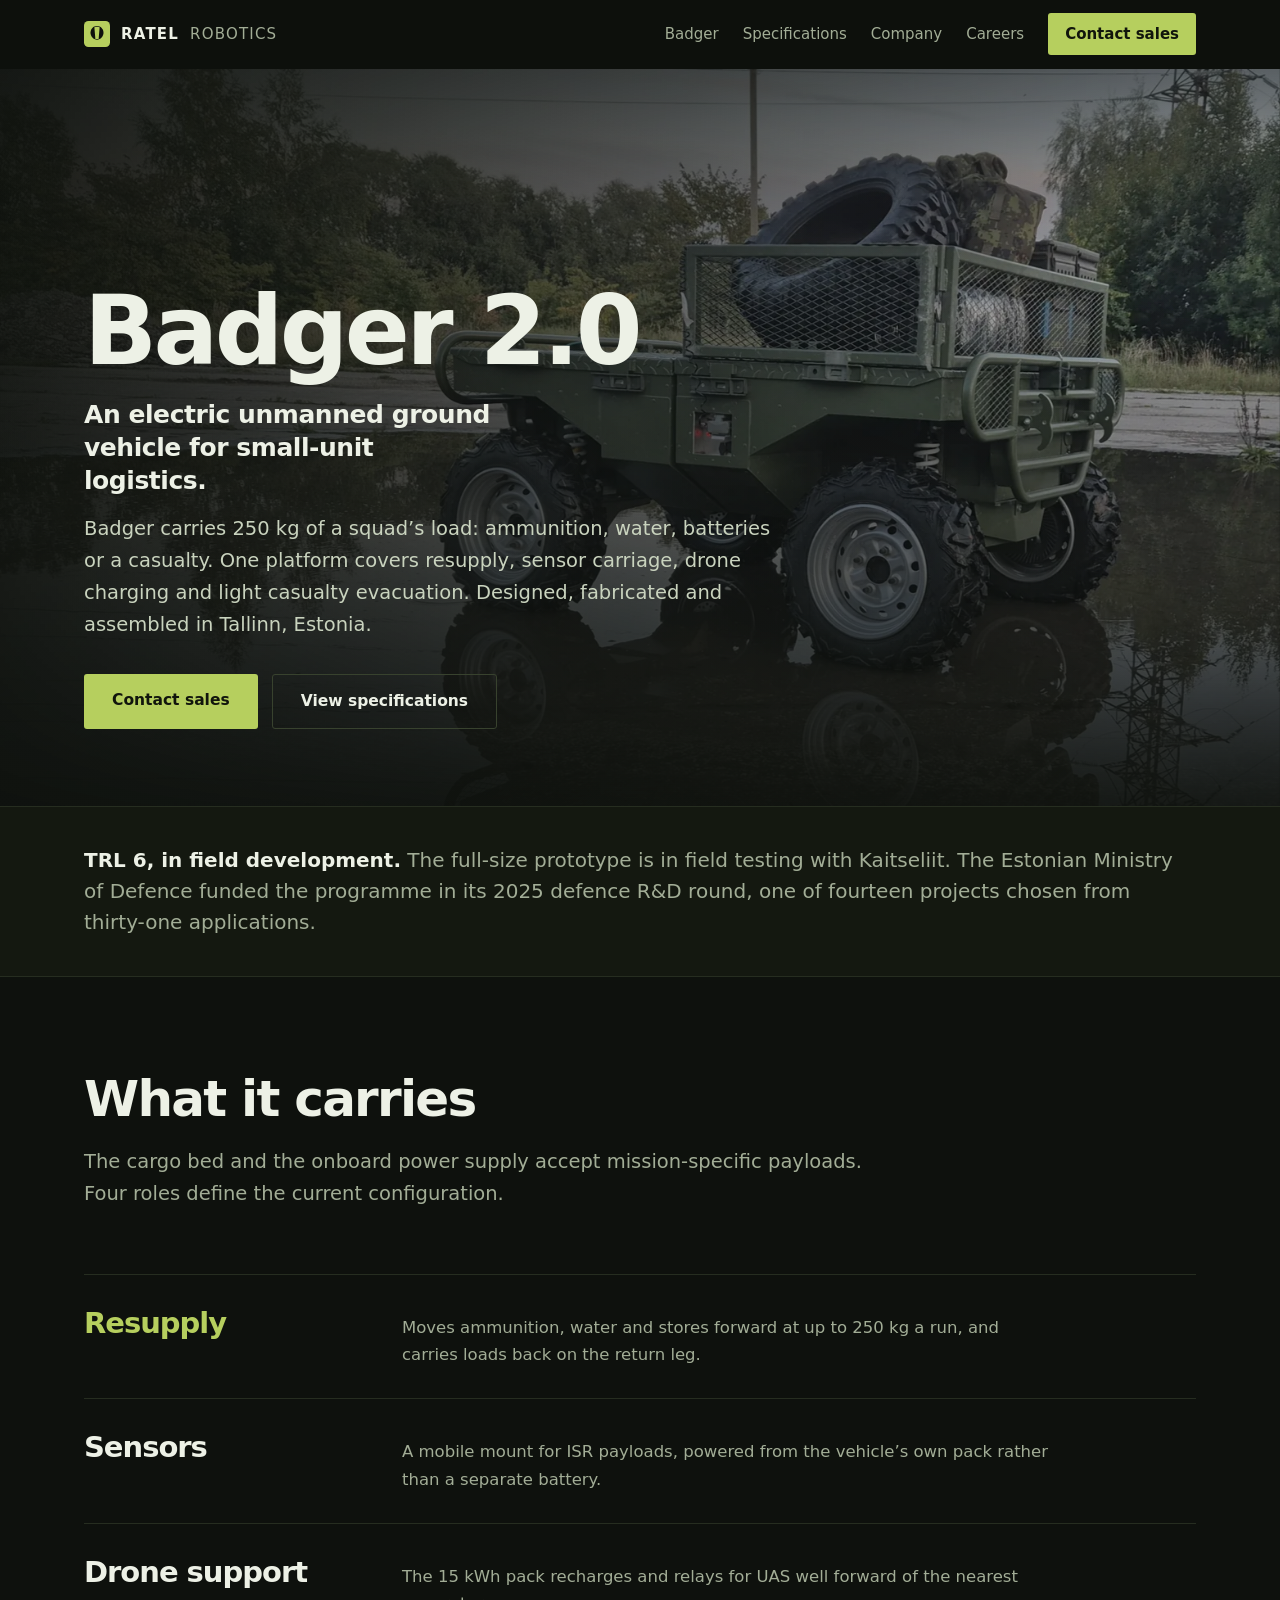
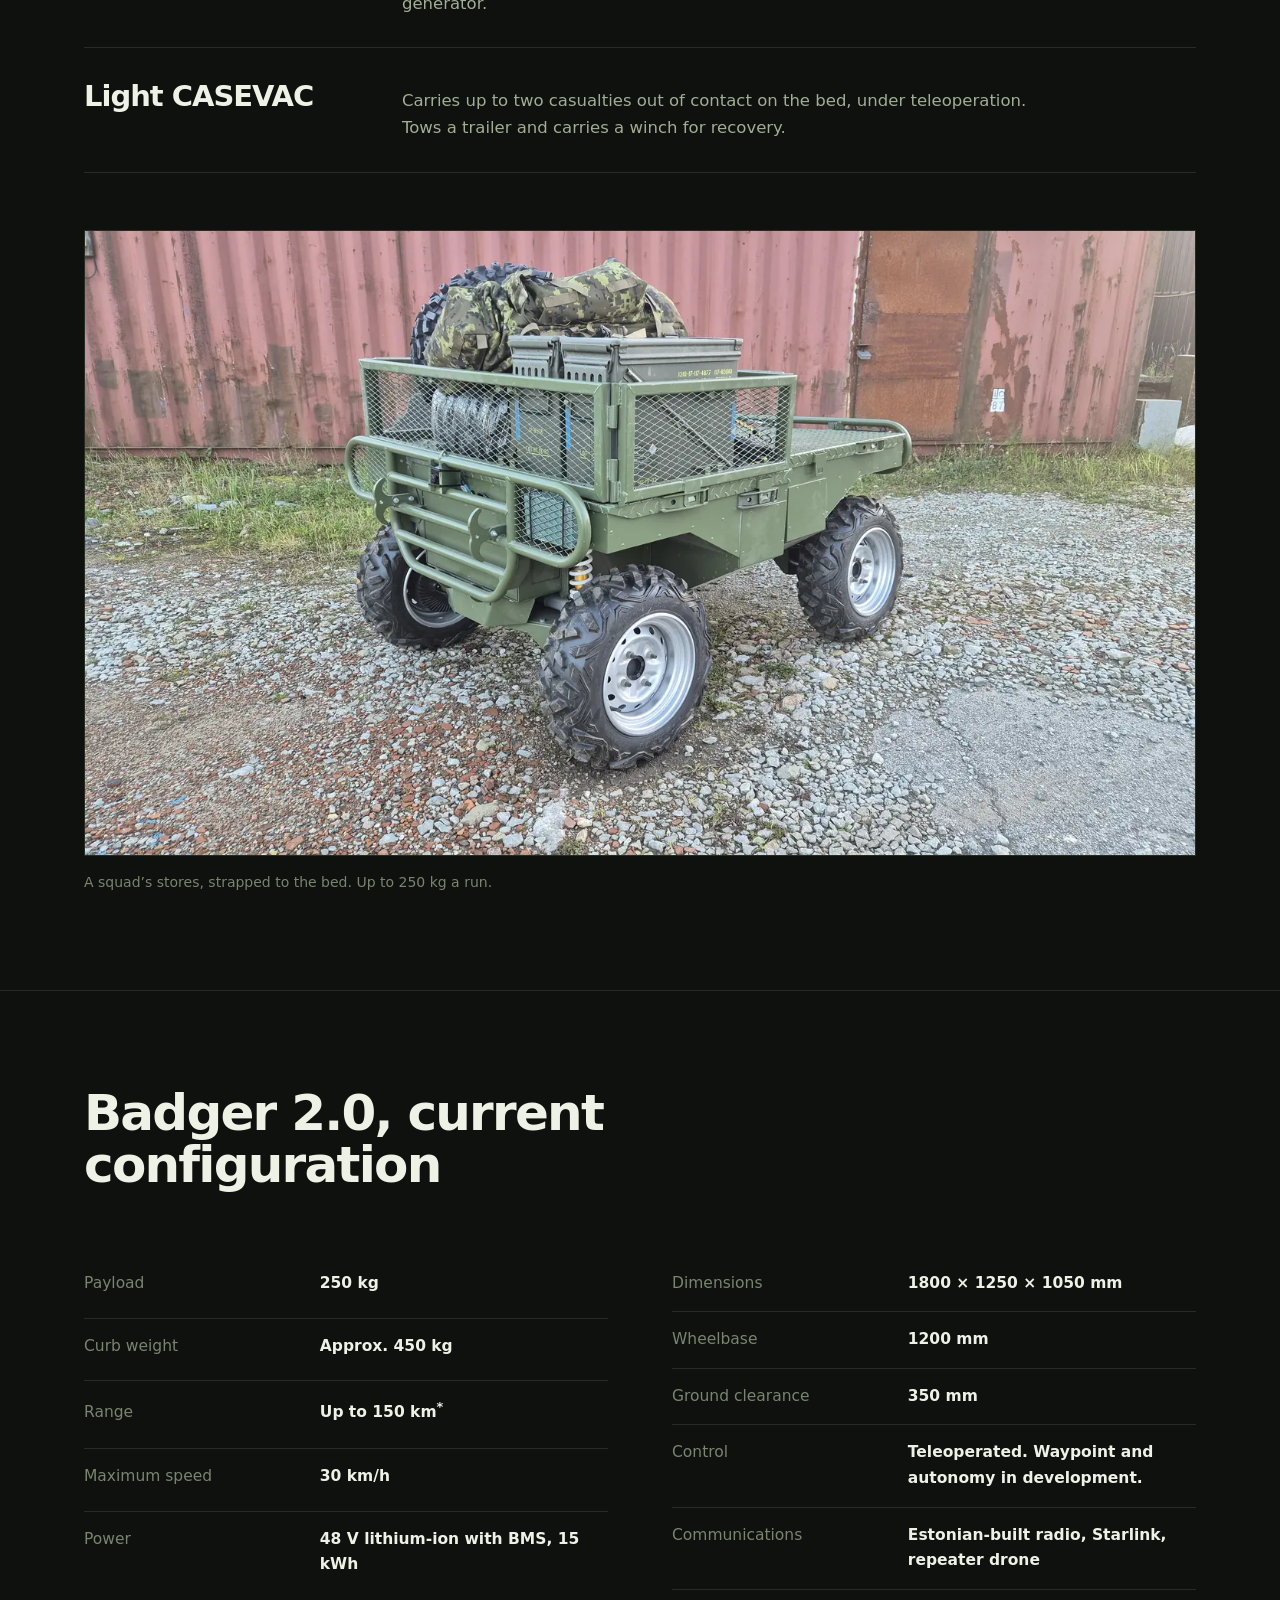
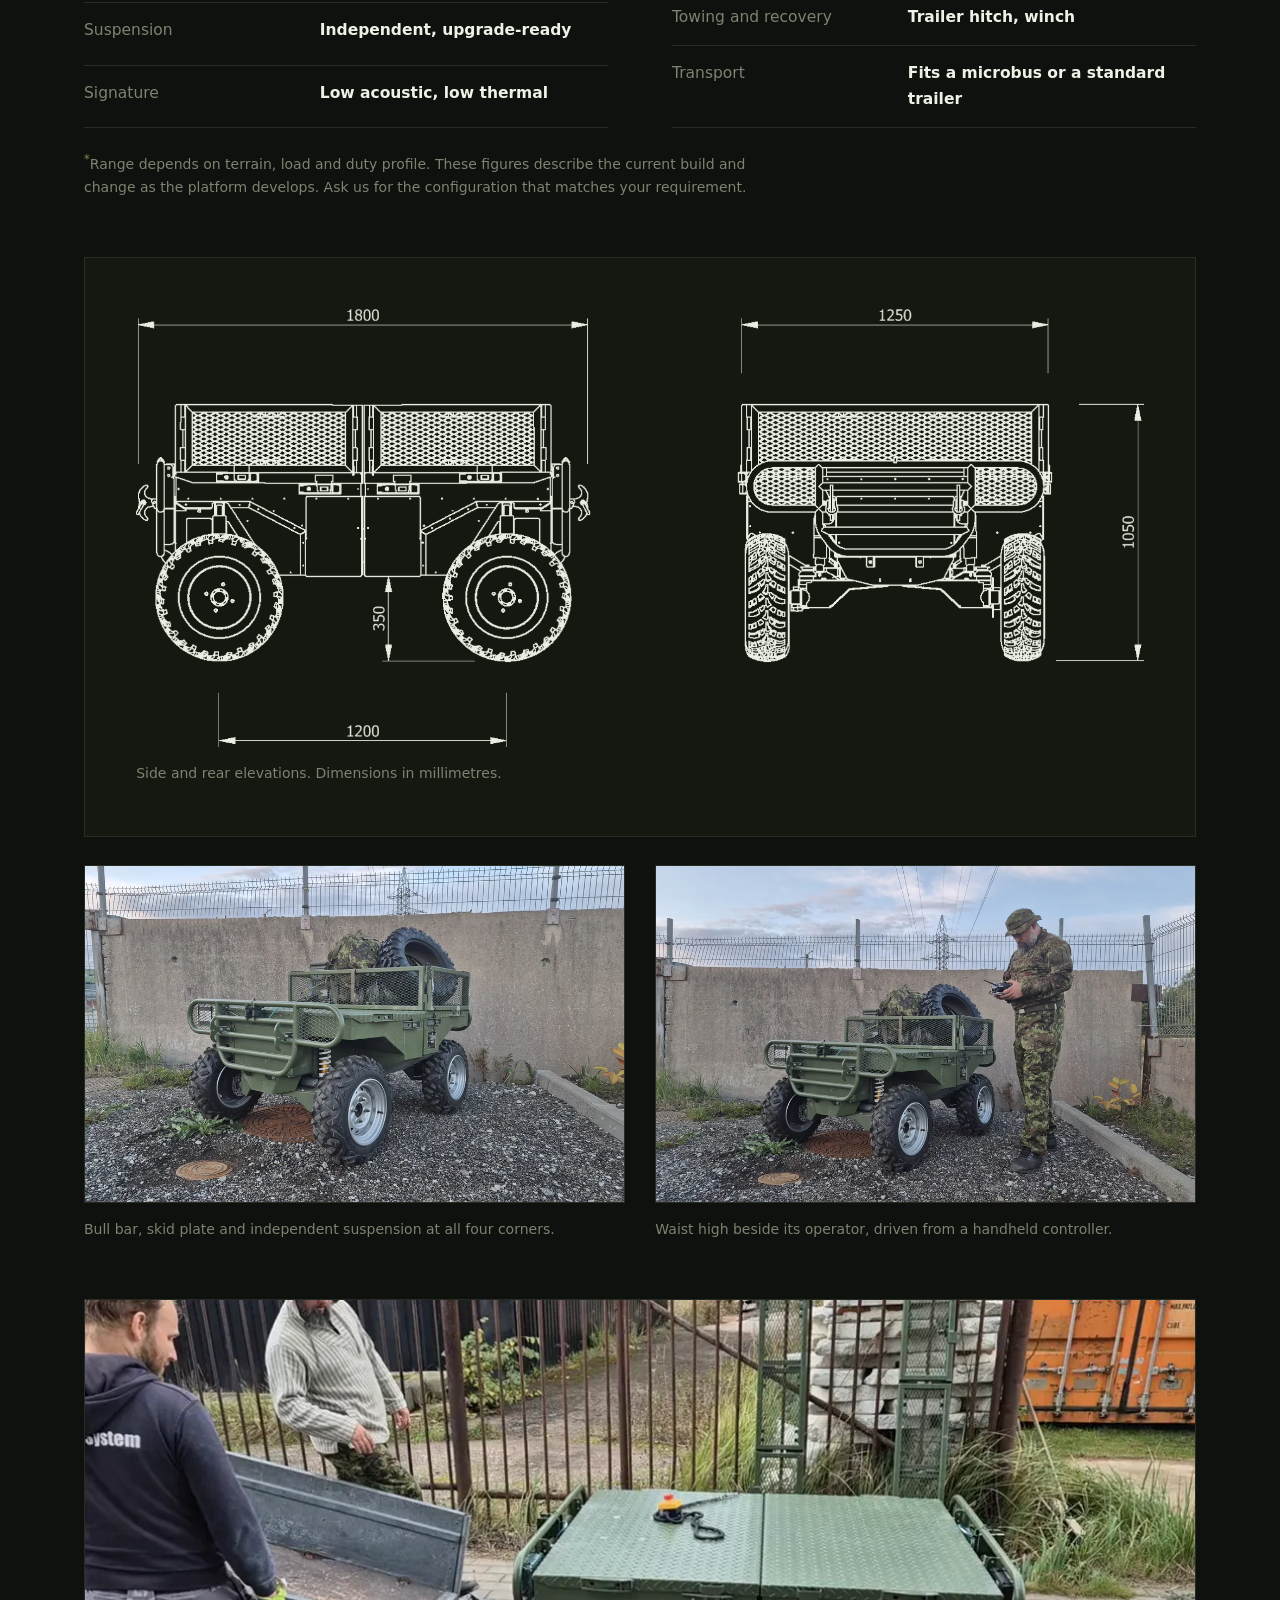
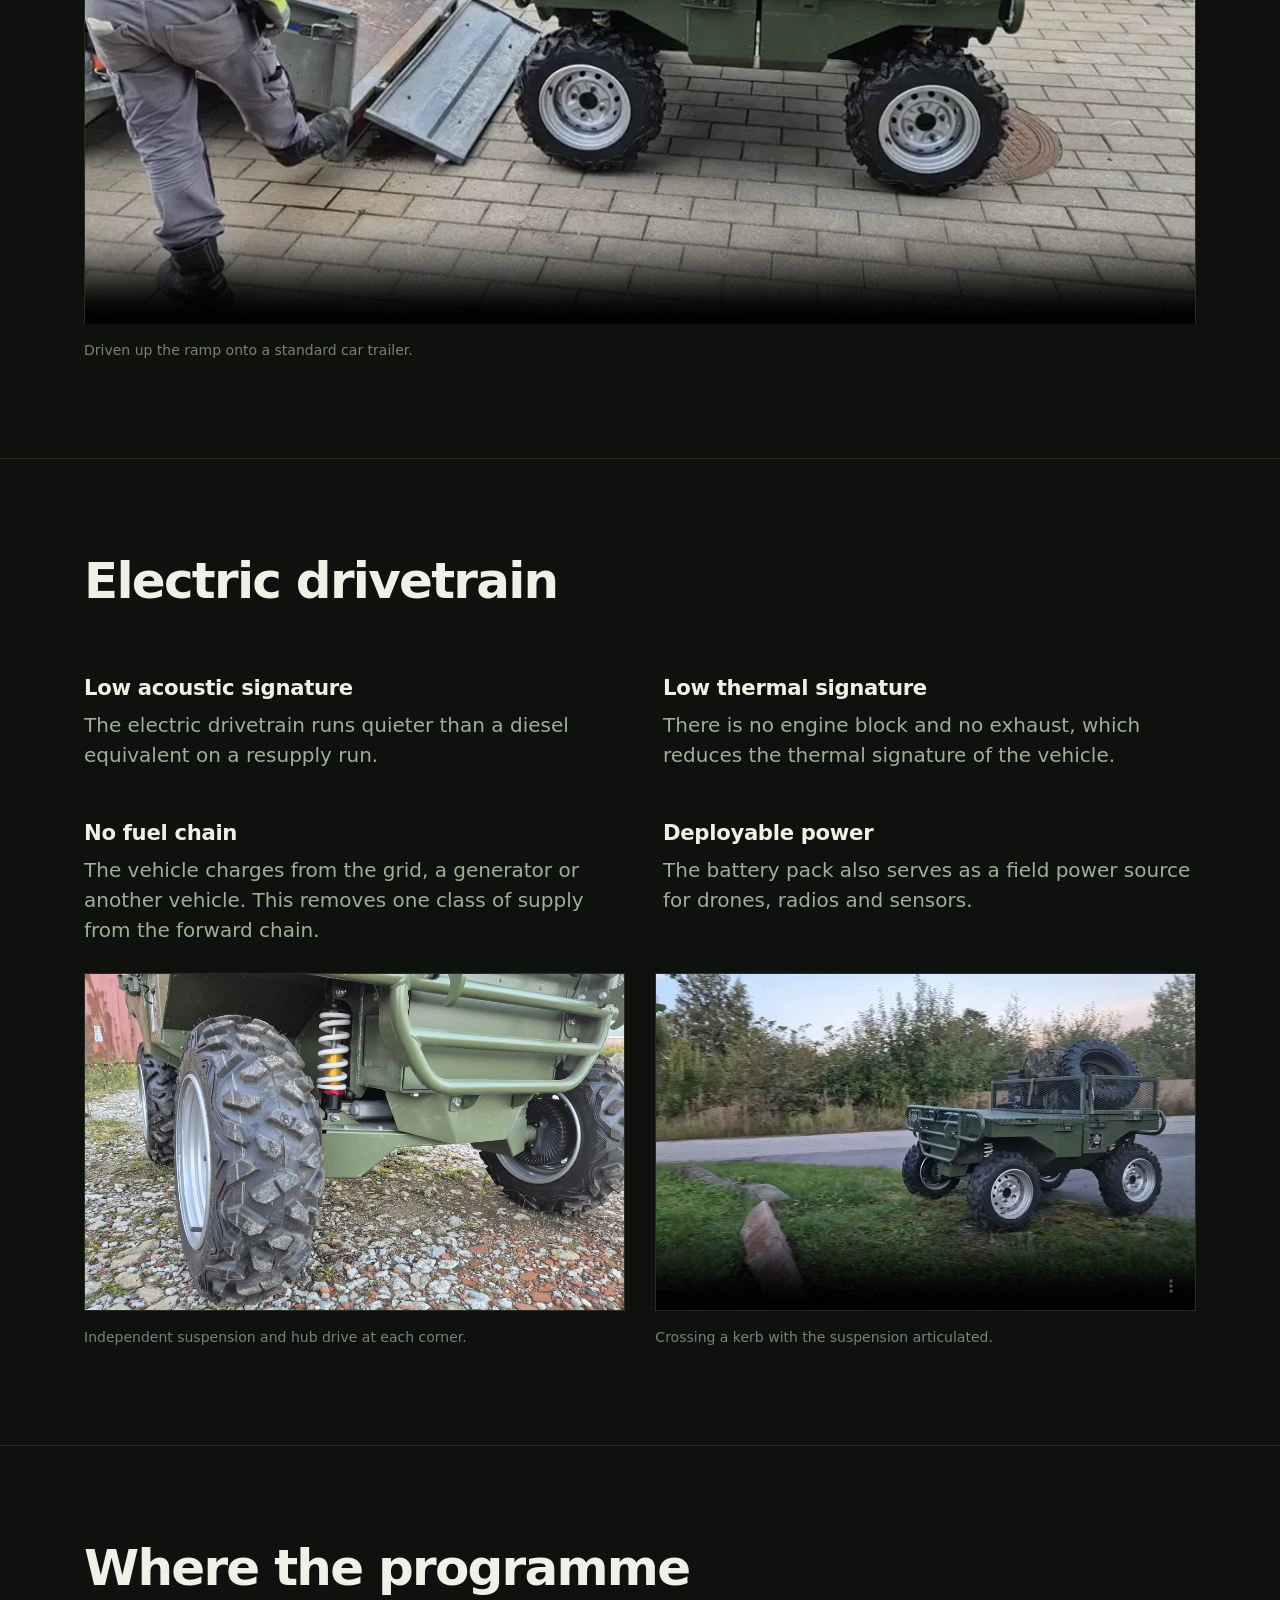
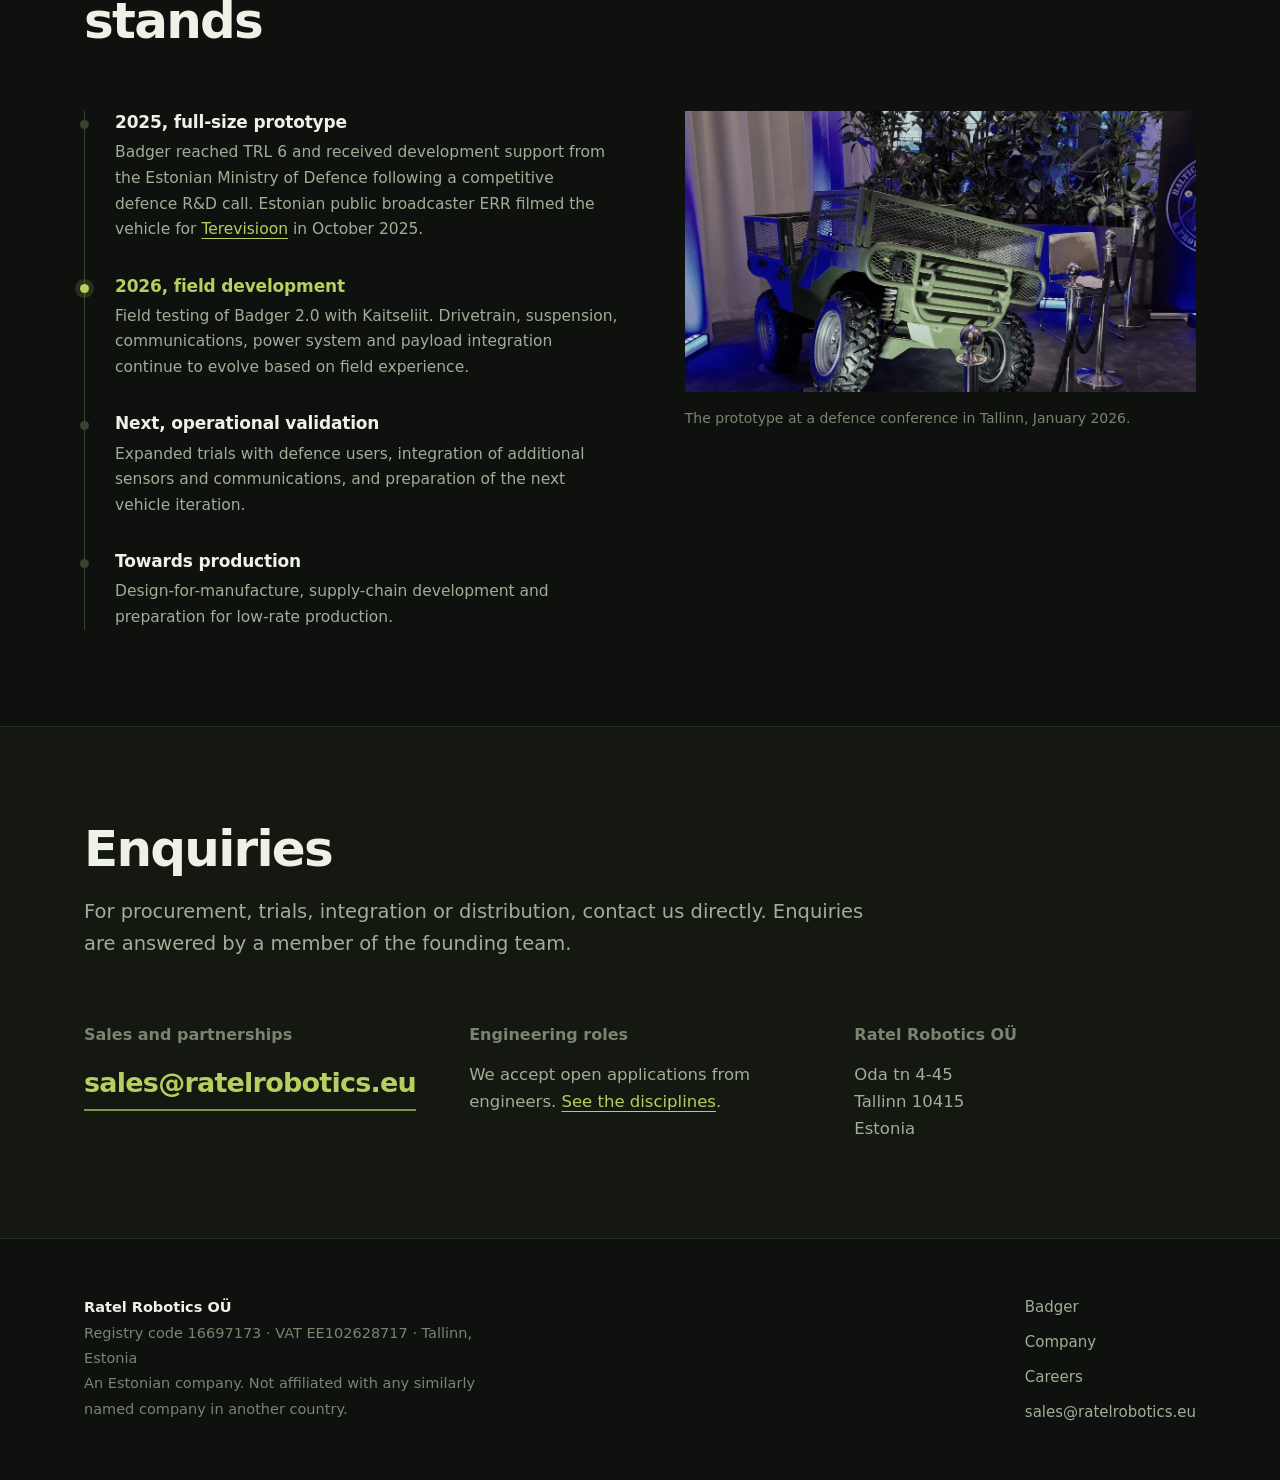
==== commit d5eaea88: "Add kerb-climb and trailer-loading video clips Co-Authored-By: Claude Opus 5.5 (1M context) <noreply" ====
--- a/index.html
+++ b/index.html
@@ -137,6 +137,12 @@
         alt="An operator stands beside Badger with a handheld controller. The vehicle is roughly waist height.">
         <figcaption>Waist high beside its operator, driven from a handheld controller.</figcaption></figure>
     </div>
+    <figure class="band">
+      <video src="assets/video/badger-trailer.mp4" poster="assets/video/badger-trailer.webp"
+        width="1280" height="720" autoplay muted loop playsinline controls preload="metadata"
+        aria-label="Badger drives up a ramp onto a car trailer."></video>
+      <figcaption>Driven up the ramp onto a standard car trailer.</figcaption>
+    </figure>
   </div>
 </section>
 
@@ -159,8 +165,9 @@
       <figure><img loading="lazy" decoding="async" src="assets/img/badger-detail.webp" width="1100" height="619"
         alt="Close view of the front suspension, coil-over damper and hub drive.">
         <figcaption>Independent suspension and hub drive at each corner.</figcaption></figure>
-      <figure><img loading="lazy" decoding="async" src="assets/img/badger-kerb.webp" width="1100" height="619"
-        alt="Badger climbing over a concrete kerb onto grass.">
+      <figure><video src="assets/video/badger-kerb.mp4" poster="assets/video/badger-kerb.webp"
+        width="1280" height="720" autoplay muted loop playsinline controls preload="metadata"
+        aria-label="Badger climbing over a concrete kerb onto grass."></video>
         <figcaption>Crossing a kerb with the suspension articulated.</figcaption></figure>
     </div>
   </div>
--- a/assets/style.css
+++ b/assets/style.css
@@ -13,7 +13,7 @@
 body{margin:0;background:var(--bg);color:var(--fg);
   font:400 16.5px/1.65 var(--sans);font-stretch:100%;
   -webkit-font-smoothing:antialiased}
-img{max-width:100%;height:auto;display:block}
+img,video{max-width:100%;height:auto;display:block}
 p{margin:0 0 1.1rem}
 h1,h2,h3{margin:0;font-weight:800;font-stretch:118%;letter-spacing:-.035em}
 h1,h2{line-height:1.05}
@@ -126,10 +126,10 @@
 figure{margin:0}
 figcaption{font-size:14px;color:var(--muted2);margin-top:15px;max-width:62ch}
 .band{margin-top:clamp(36px,4.5vw,60px)}
-.band img{width:100%;aspect-ratio:16/9;object-fit:cover;border:1px solid var(--line)}
+.band img,.band video{width:100%;aspect-ratio:16/9;object-fit:cover;border:1px solid var(--line)}
 .two-up{display:grid;grid-template-columns:1fr 1fr;gap:clamp(20px,2.4vw,32px);margin-top:28px}
 .two-up figure{display:flex;flex-direction:column}
-.two-up img{width:100%;aspect-ratio:16/10;object-fit:cover;border:1px solid var(--line)}
+.two-up img,.two-up video{width:100%;aspect-ratio:16/10;object-fit:cover;border:1px solid var(--line)}
 .drawing{margin-top:clamp(36px,4.5vw,60px);background:var(--bg2);border:1px solid var(--line);
   padding:clamp(22px,4vw,56px)}
 .drawing img{margin-inline:auto;aspect-ratio:auto}
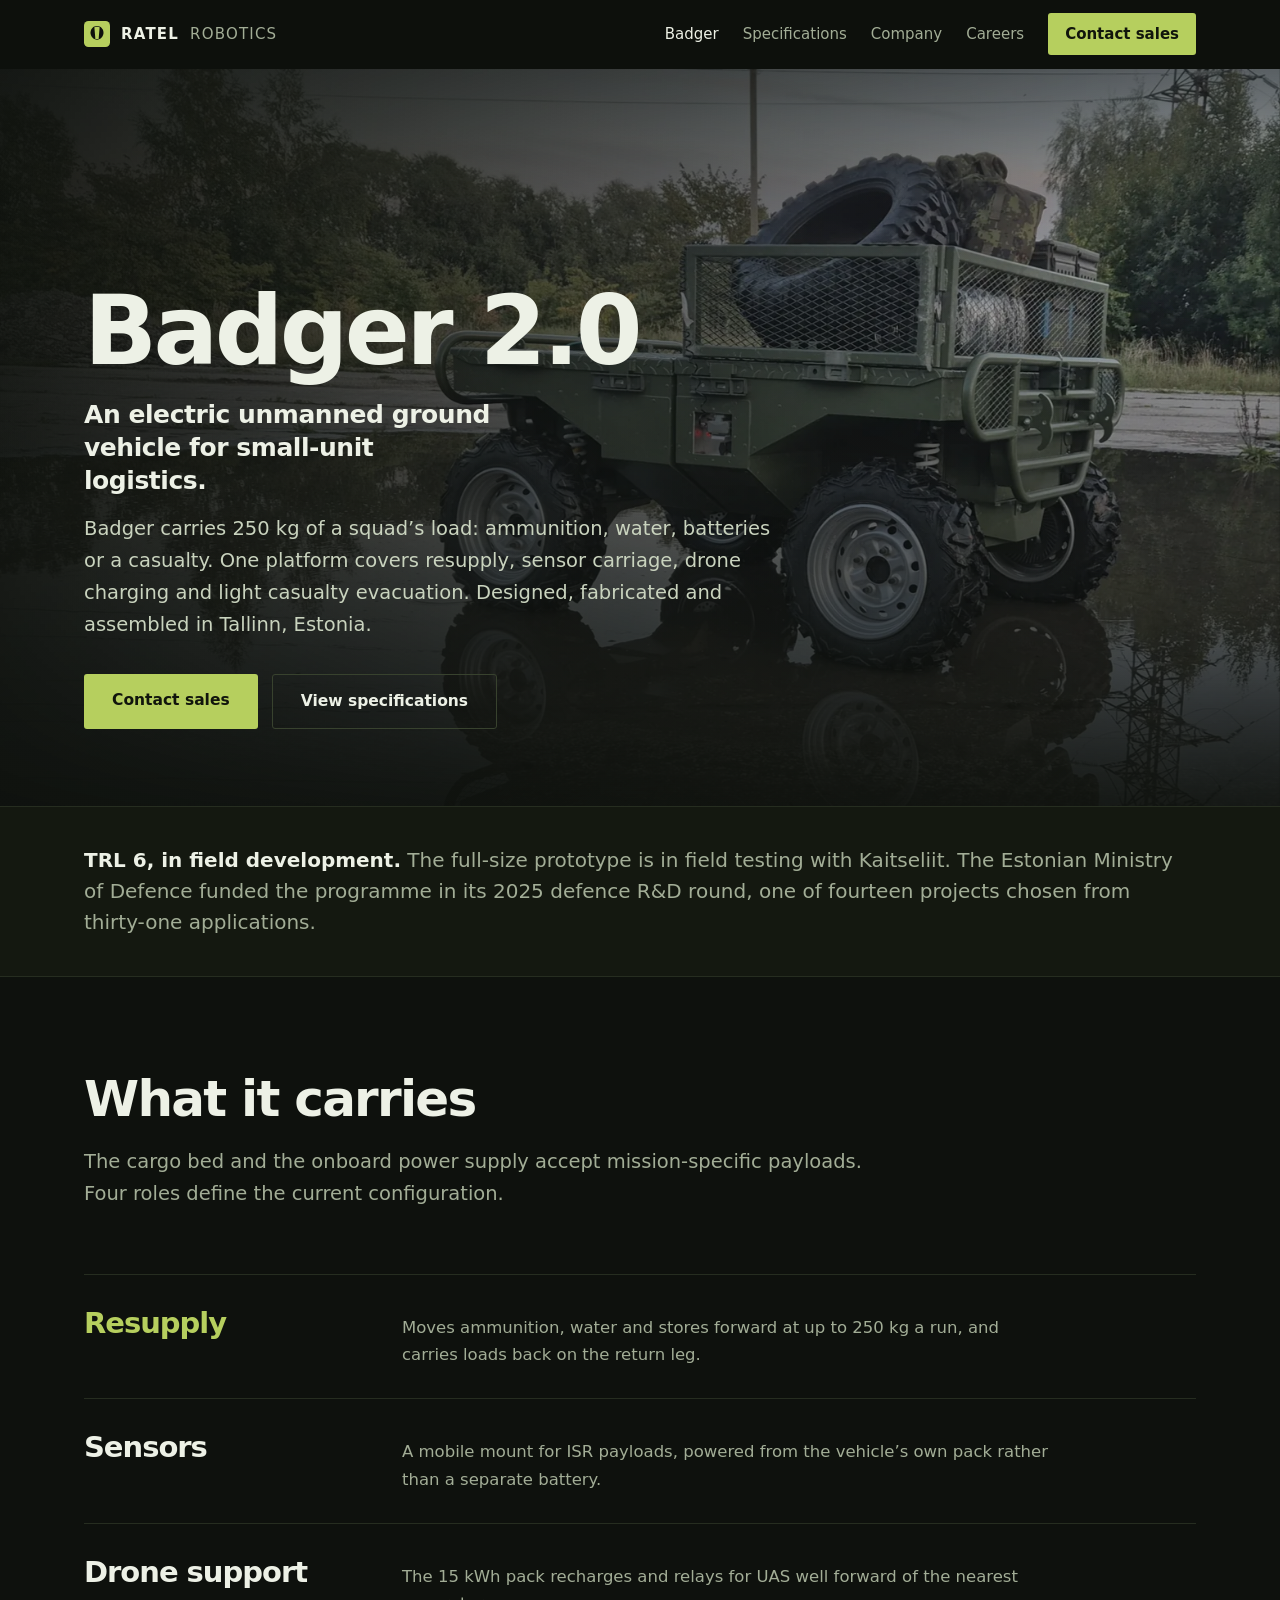
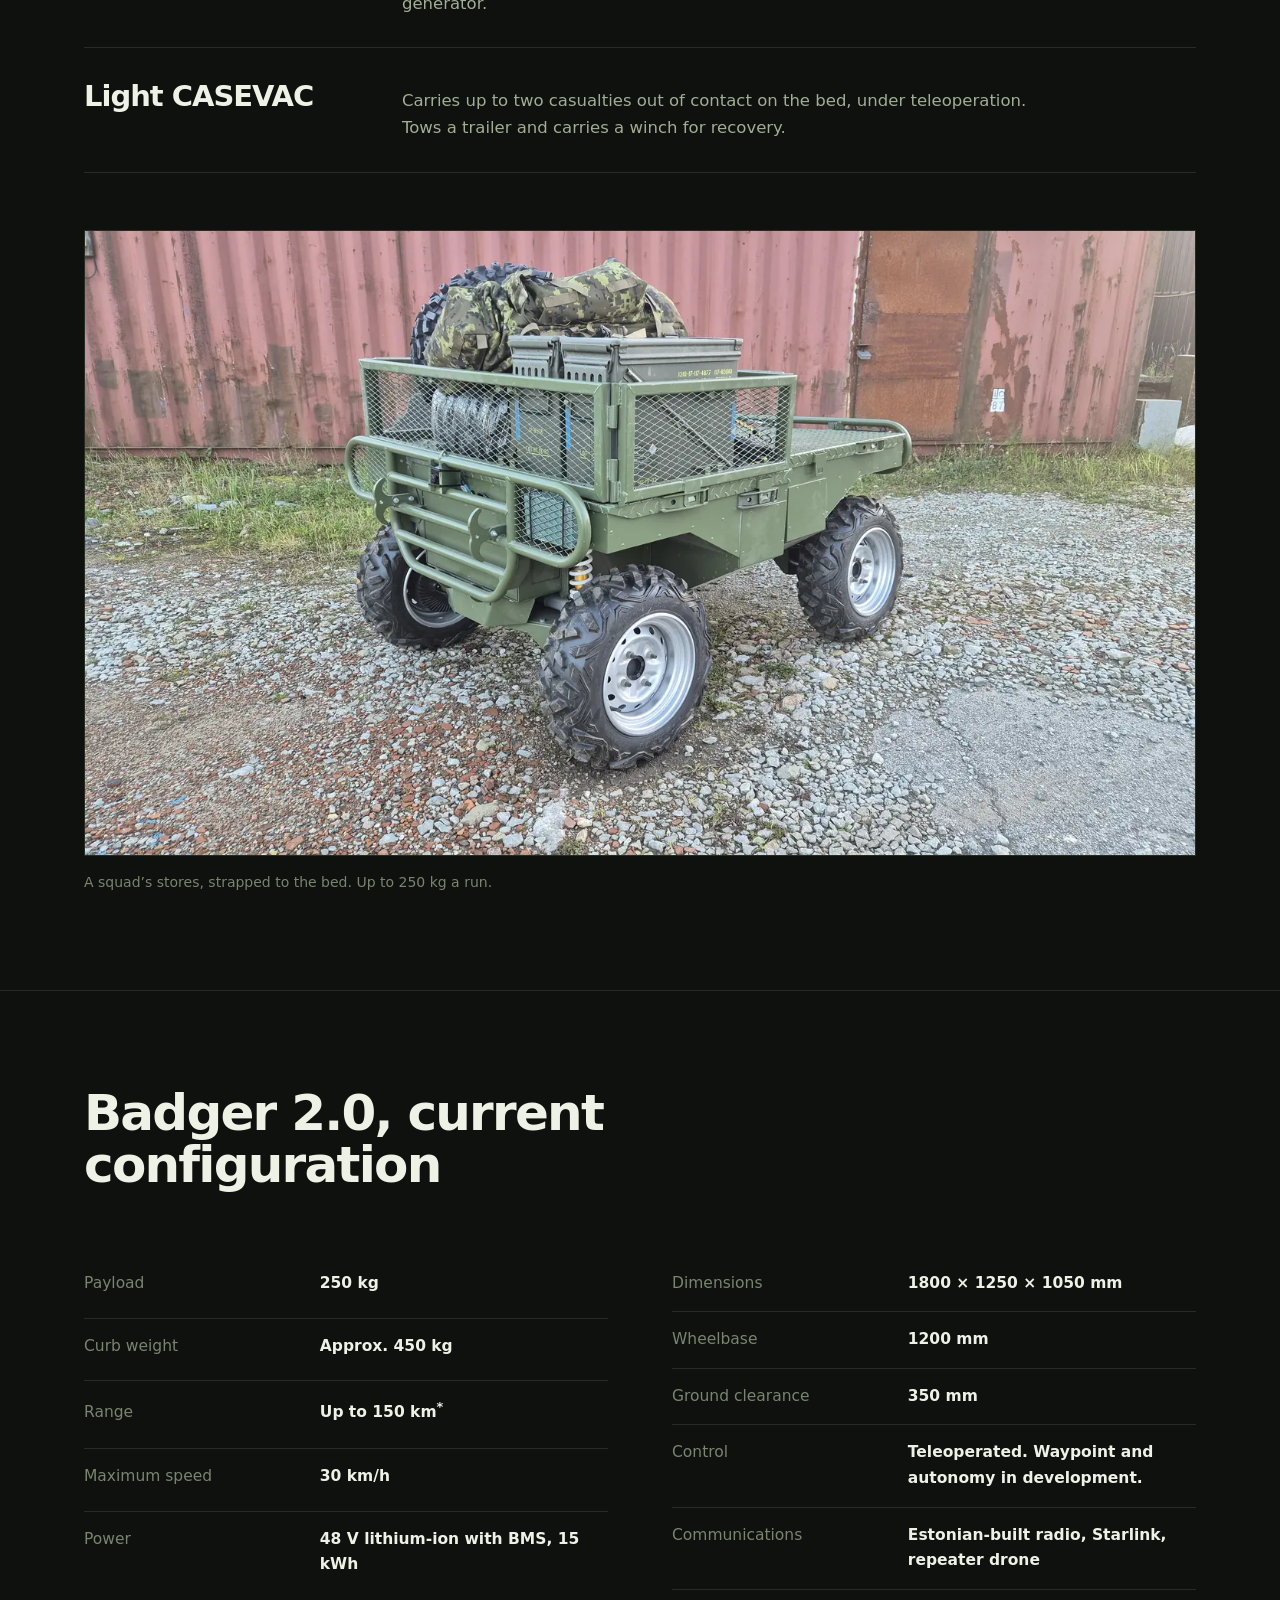
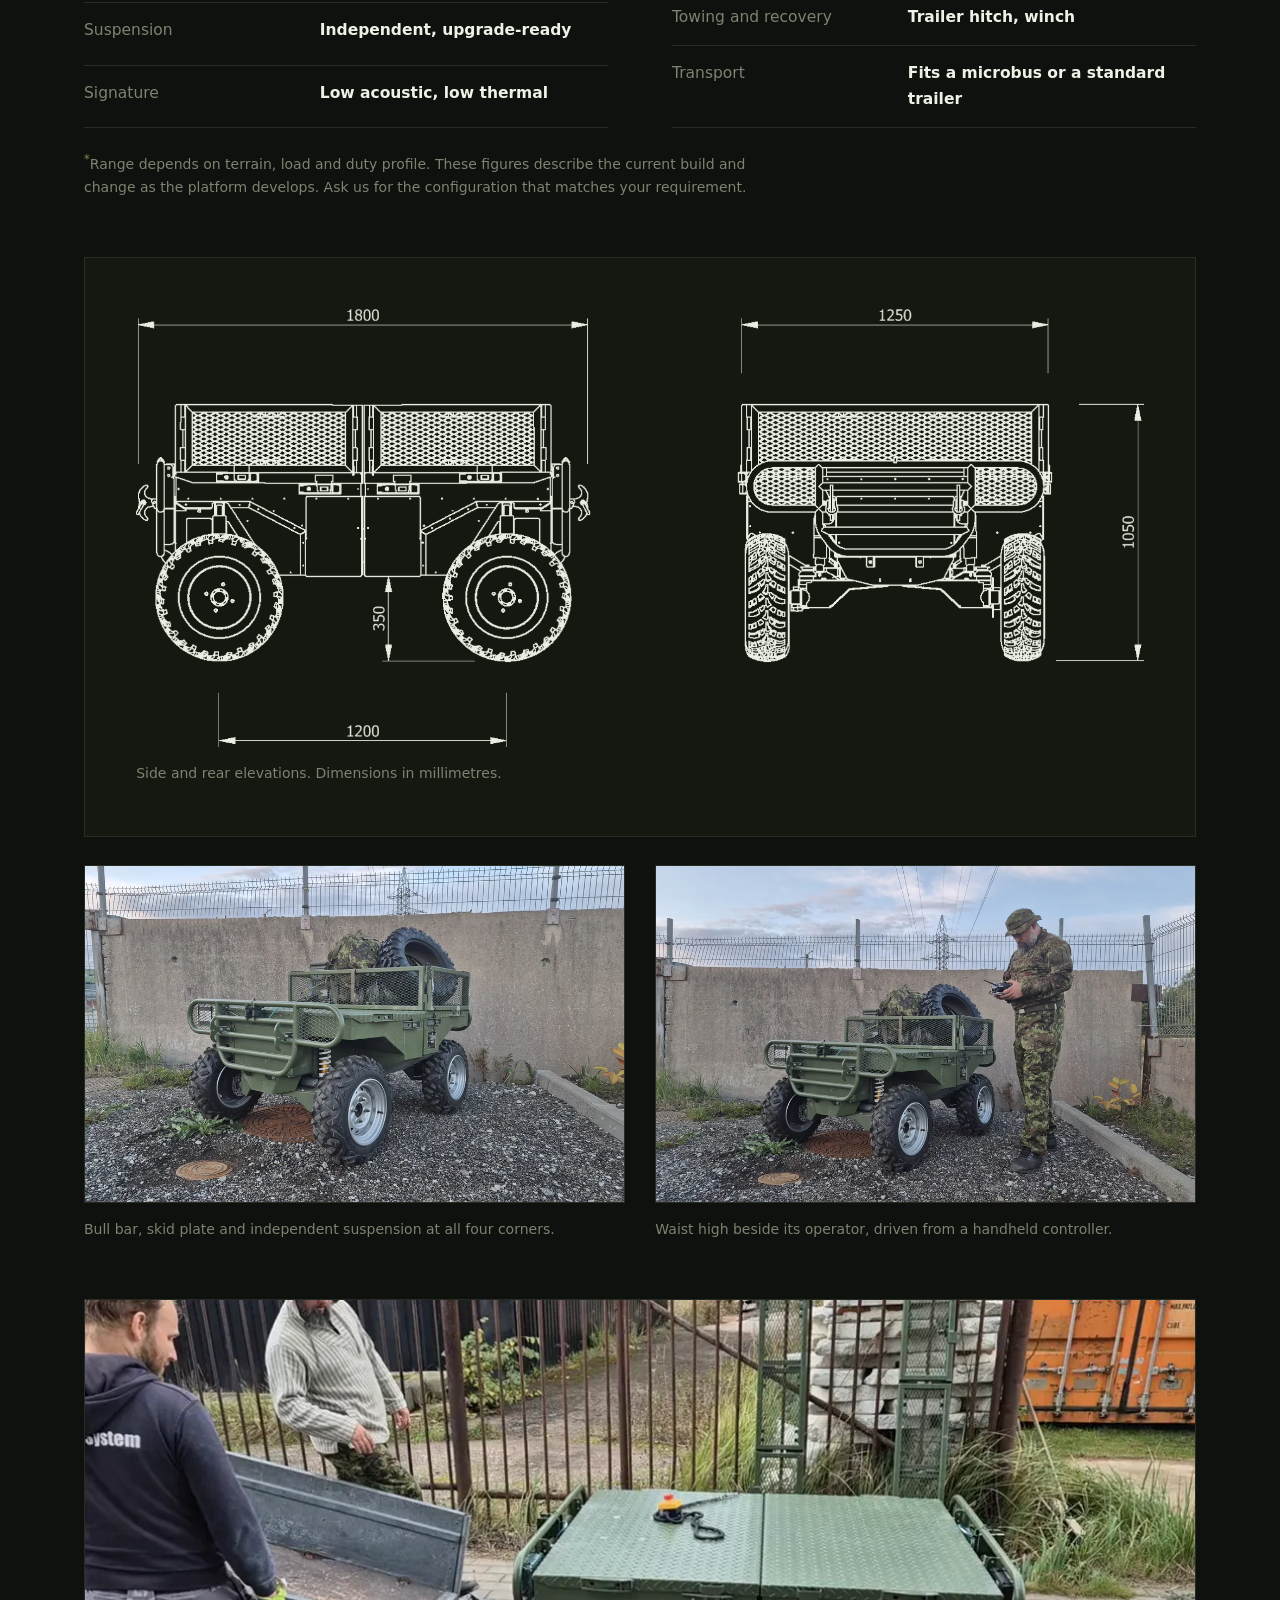
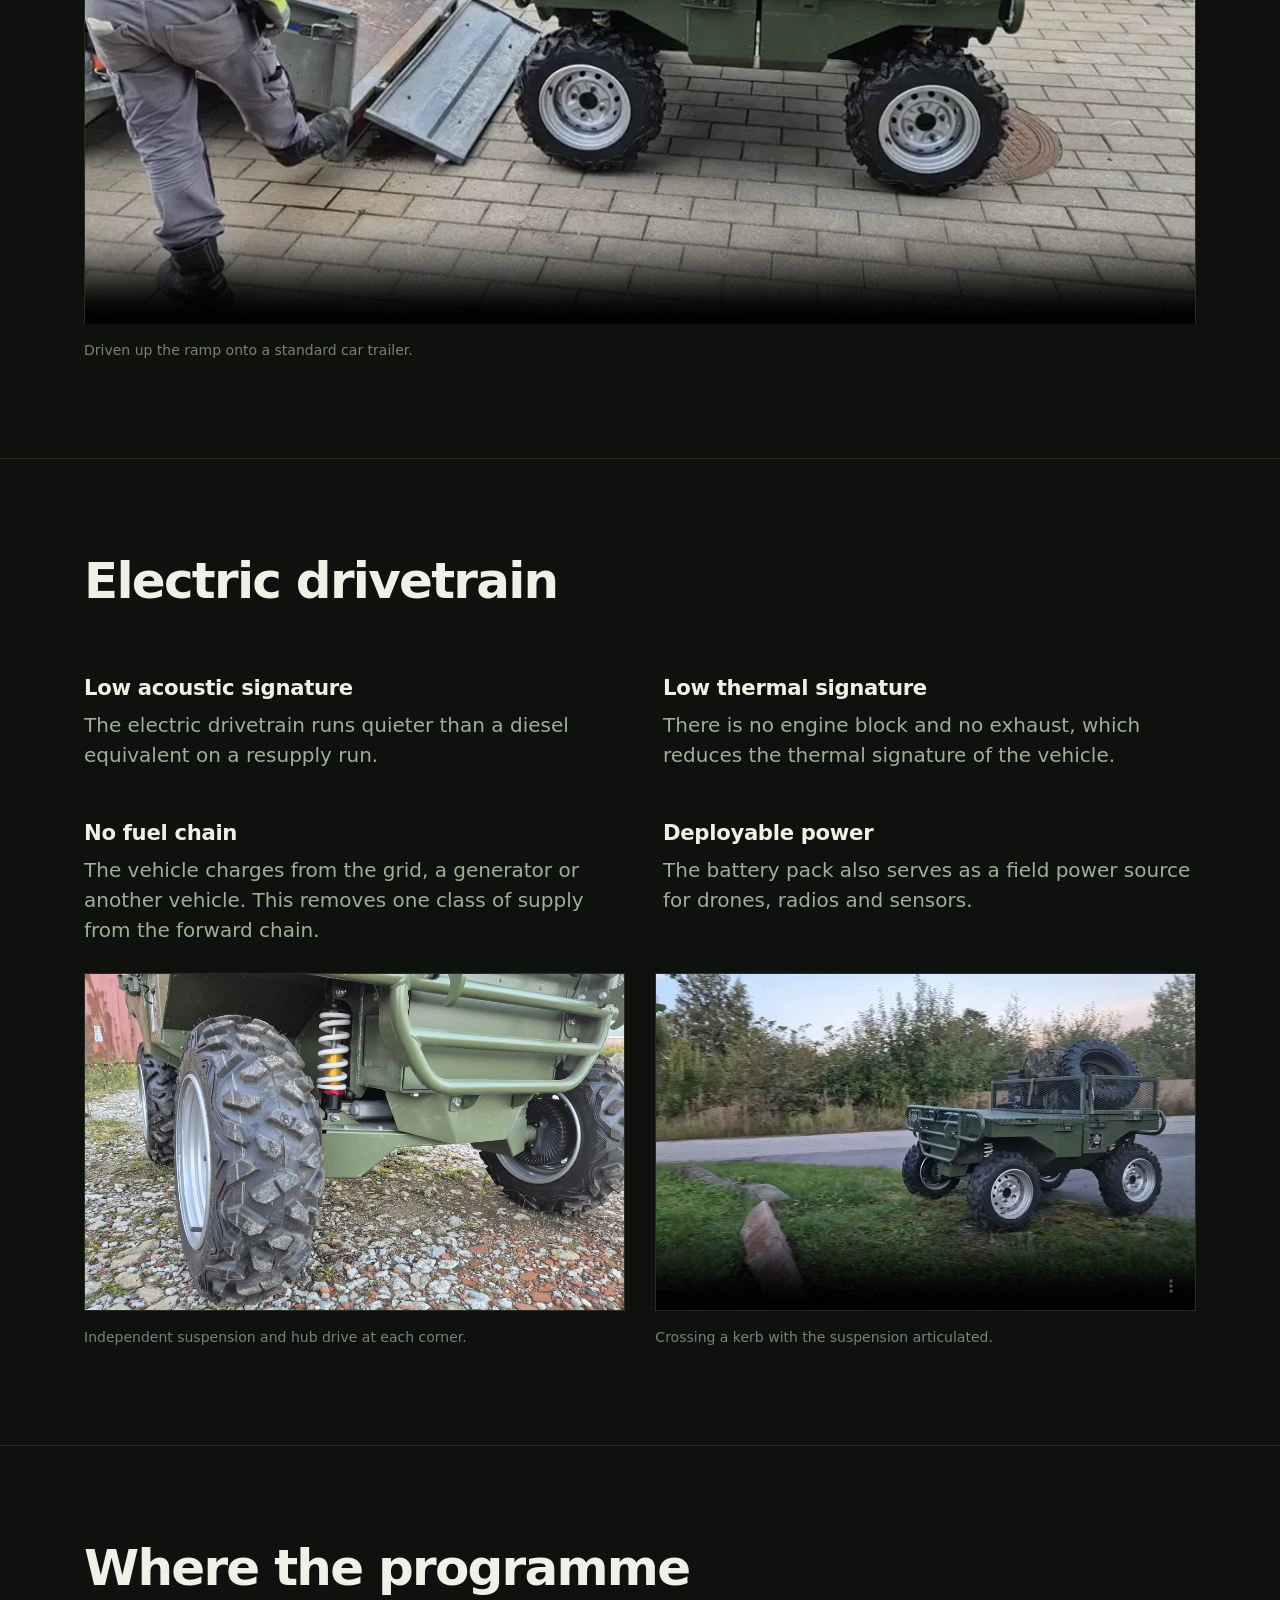
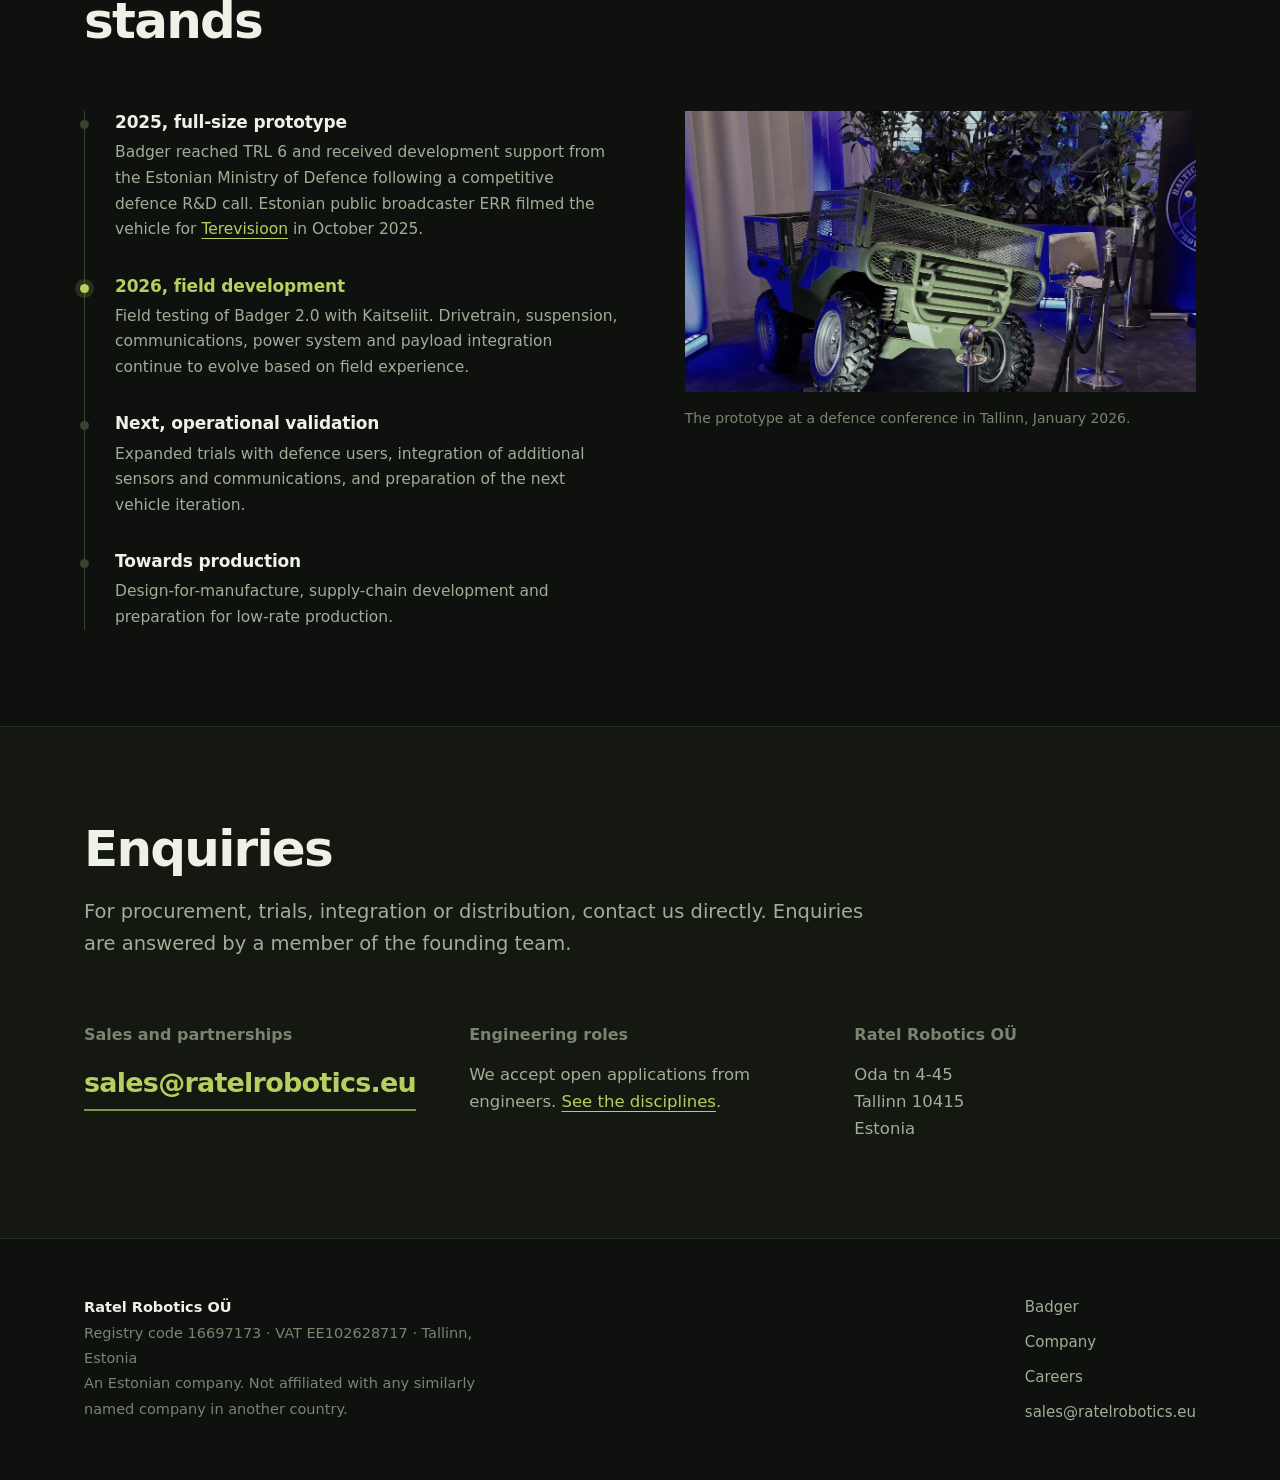
==== commit c5e6a110: "Fix WCAG 2.2 AA gaps: reflow, focus, headings, motion Co-Authored-By: Claude Opus 5.5 (1M context) <" ====
--- a/index.html
+++ b/index.html
@@ -32,8 +32,8 @@
       <svg width="26" height="26" viewBox="0 0 64 64" aria-hidden="true"><rect width="64" height="64" rx="11" fill="#b6cf5e"/><path d="M32 12c-9 0-16 7-16 17 0 9 7 17 16 17s16-8 16-17c0-10-7-17-16-17z" fill="#0e110d"/><path d="M32 14c-2.4 0-4.6.5-6.5 1.4L28 44h8l2.5-28.6A15 15 0 0 0 32 14z" fill="#b6cf5e"/></svg>
       Ratel <em>Robotics</em>
     </a>
-    <nav>
-      <a href="index.html">Badger</a>
+    <nav aria-label="Primary">
+      <a href="index.html" aria-current="page">Badger</a>
       <a href="#specifications">Specifications</a>
       <a href="company.html">Company</a>
       <a href="careers.html">Careers</a>
@@ -235,7 +235,7 @@
       Registry code 16697173 &middot; VAT EE102628717 &middot; Tallinn, Estonia<br>
       An Estonian company. Not affiliated with any similarly named company in another country.
     </div>
-    <nav>
+    <nav aria-label="Footer">
       <a href="index.html">Badger</a>
       <a href="company.html">Company</a>
       <a href="careers.html">Careers</a>
@@ -247,6 +247,9 @@
   const h = document.querySelector('header');
   const onScroll = () => h.classList.toggle('stuck', window.scrollY > 8);
   addEventListener('scroll', onScroll, {passive:true}); onScroll();
+  if (matchMedia('(prefers-reduced-motion: reduce)').matches) {
+    document.querySelectorAll('video[autoplay]').forEach(v => { v.autoplay = false; v.pause(); });
+  }
 </script>
 </body>
 </html>
--- a/assets/style.css
+++ b/assets/style.css
@@ -9,7 +9,7 @@
   --sans:Archivo,system-ui,-apple-system,"Segoe UI",Roboto,Helvetica,Arial,sans-serif;
 }
 *,*::before,*::after{box-sizing:border-box}
-html{scroll-behavior:smooth;-webkit-text-size-adjust:100%}
+html{scroll-behavior:smooth;scroll-padding-top:84px;-webkit-text-size-adjust:100%}
 body{margin:0;background:var(--bg);color:var(--fg);
   font:400 16.5px/1.65 var(--sans);font-stretch:100%;
   -webkit-font-smoothing:antialiased}
@@ -92,9 +92,10 @@
 .record strong{color:var(--fg);font-weight:700}
 
 section{padding-block:clamp(60px,7.5vw,104px);border-bottom:1px solid var(--line)}
+h1{font-size:clamp(36px,5.2vw,64px)}
 h2{font-size:clamp(31px,4.1vw,50px)}
 .head{max-width:860px;margin-bottom:clamp(40px,5vw,64px)}
-h2{max-width:19ch}
+h1,h2{max-width:19ch}
 .head .lede{margin-top:20px;max-width:64ch}
 
 /* capability rows */
@@ -194,13 +195,20 @@
   .brand svg{width:22px;height:22px}
   nav{flex:1 0 100%;flex-wrap:nowrap;justify-content:space-between;
     align-items:center;gap:12px}
-  nav a{font-size:14.5px}
+  html{scroll-padding-top:104px}
+  nav a{font-size:14.5px;padding-block:4px}
   /* the in-page anchor is reachable from the hero button */
   nav a[href$="#specifications"]{display:none}
   nav a.cta{padding:8px 14px;font-size:14px;white-space:nowrap}
-  .hero{min-height:80vh;align-items:flex-end}
-  .hero-bg{object-position:70% center}
-  .hero-inner{padding-block:38px}
+  .hero{display:block;min-height:0}
+  .hero::before{display:none}
+  .hero-bg{position:static;height:auto;aspect-ratio:4/3;object-position:94% center}
+  .hero-inner{padding-block:30px 38px}
   .btns{gap:10px;margin-top:26px}
   .btn{padding:13px 20px;font-size:15px}
 }
+@media (max-width:360px){
+  .wrap{padding-inline:16px}
+  nav{gap:8px}
+  nav a.cta{padding-inline:11px}
+}
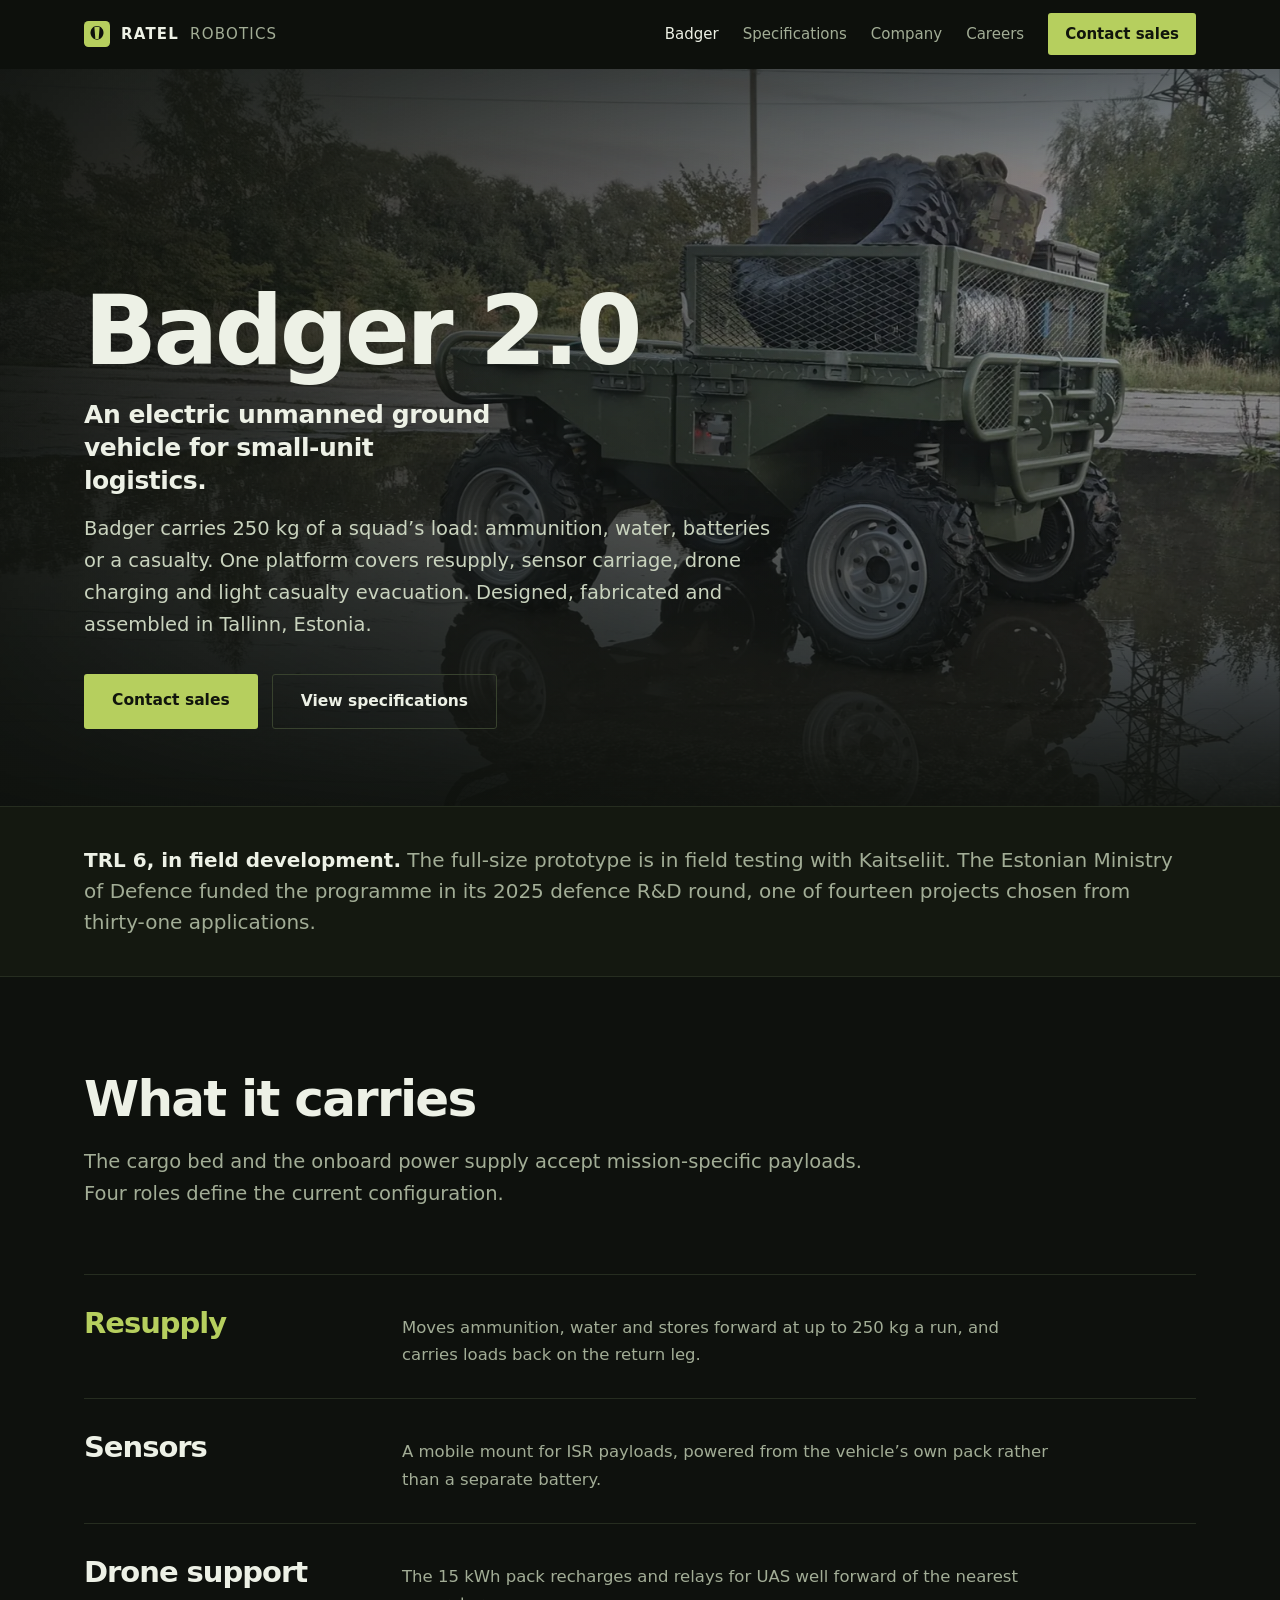
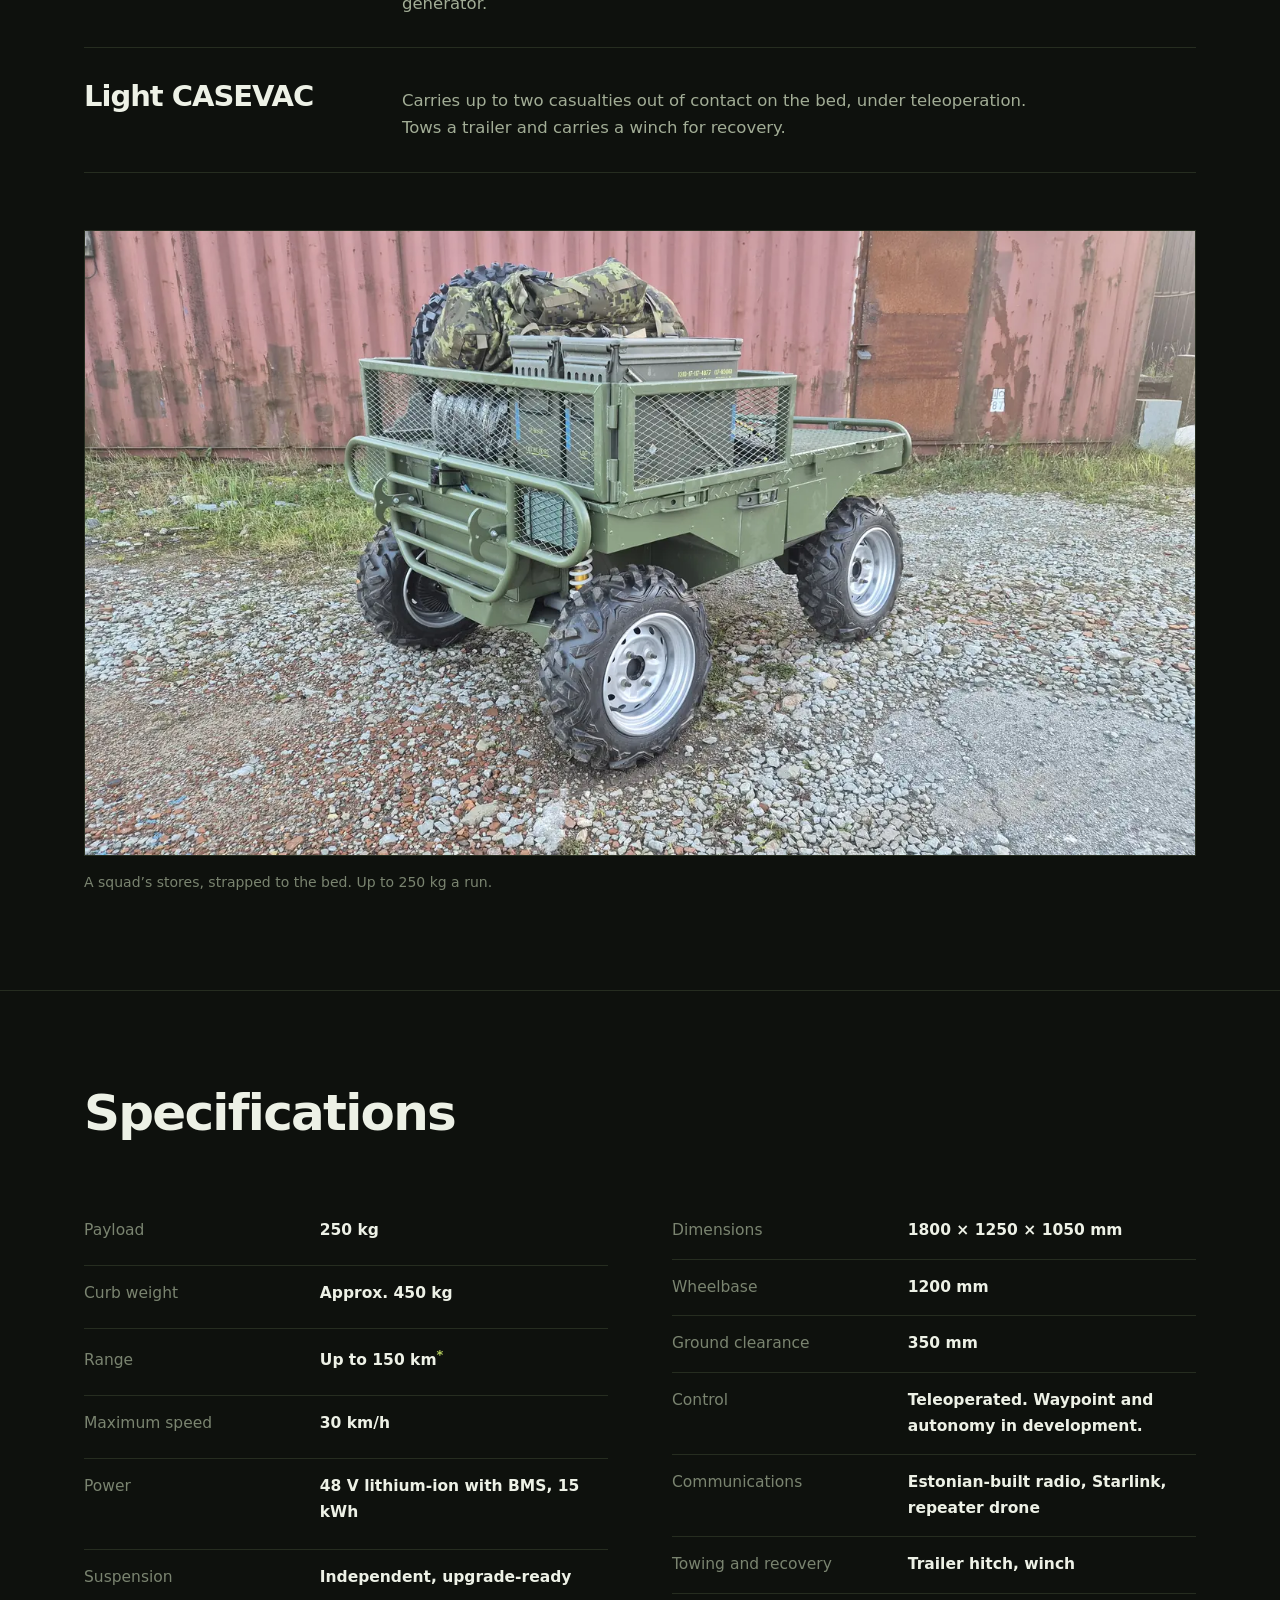
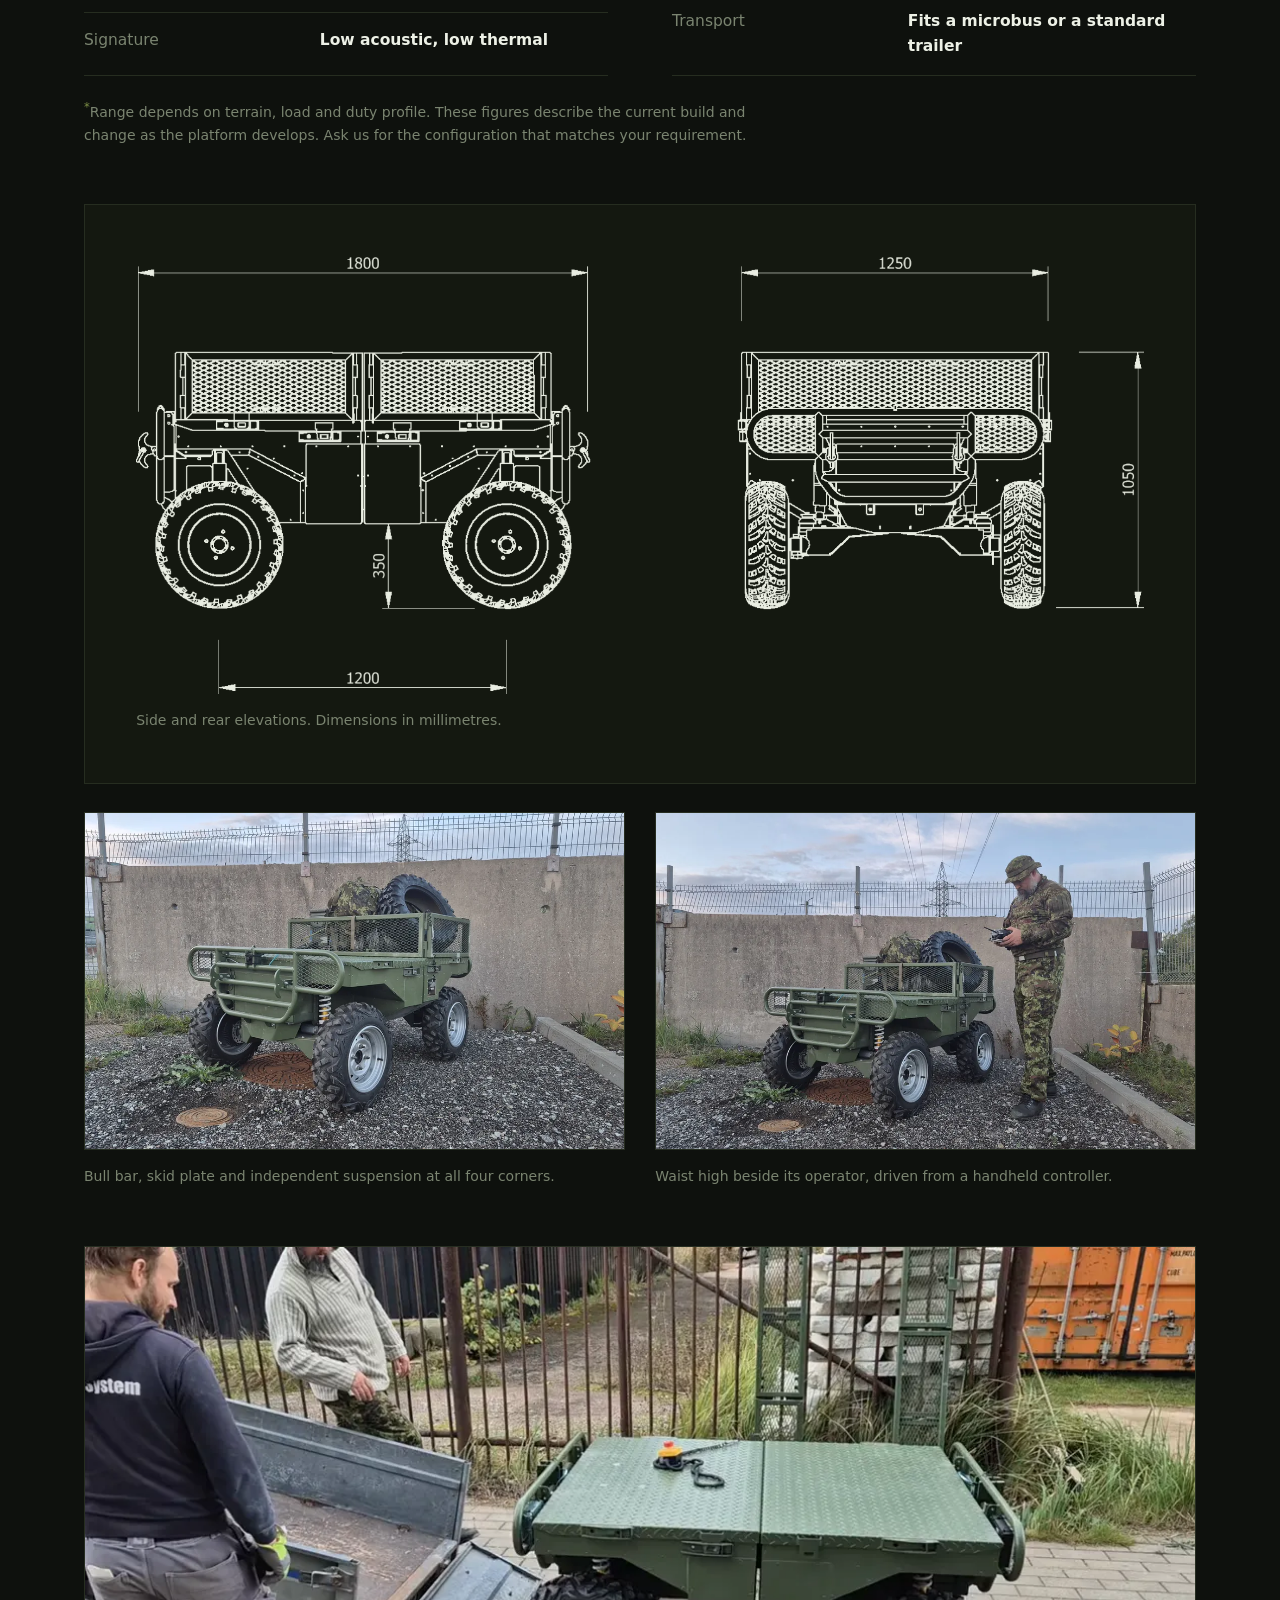
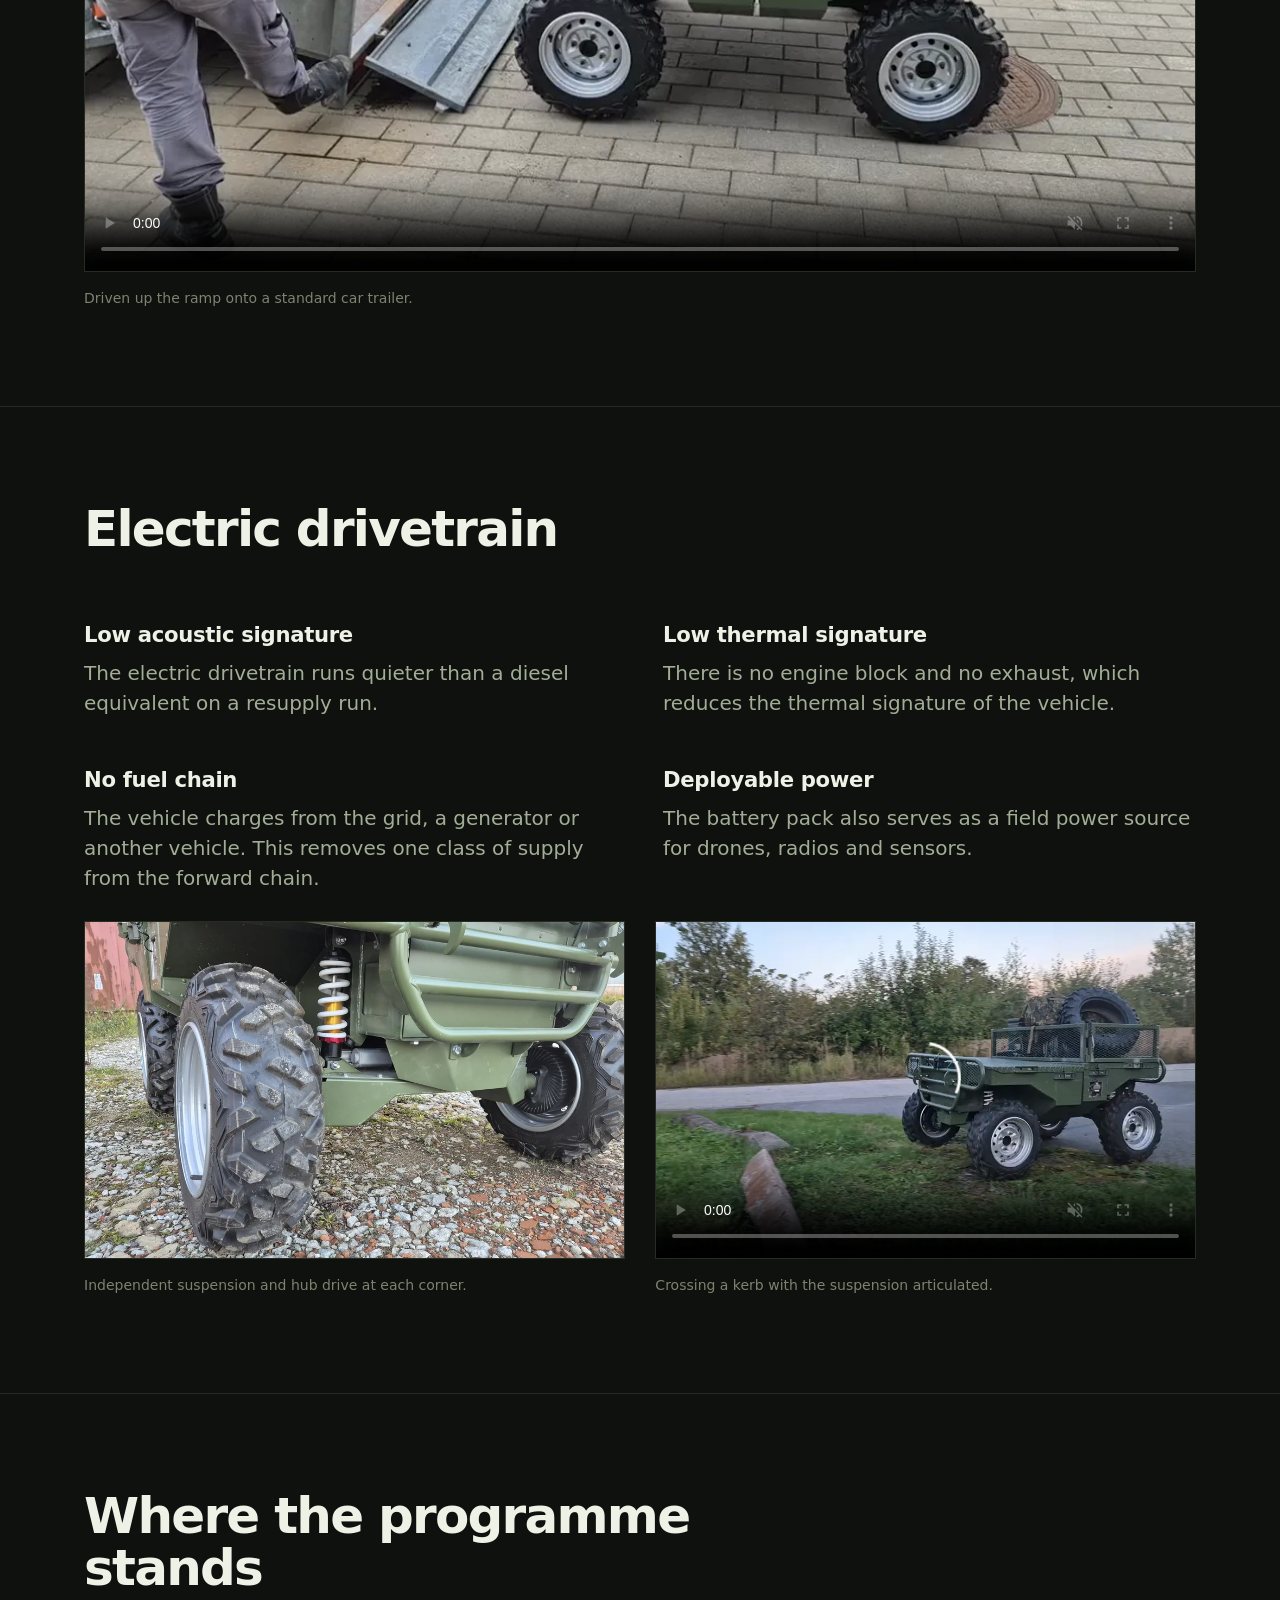
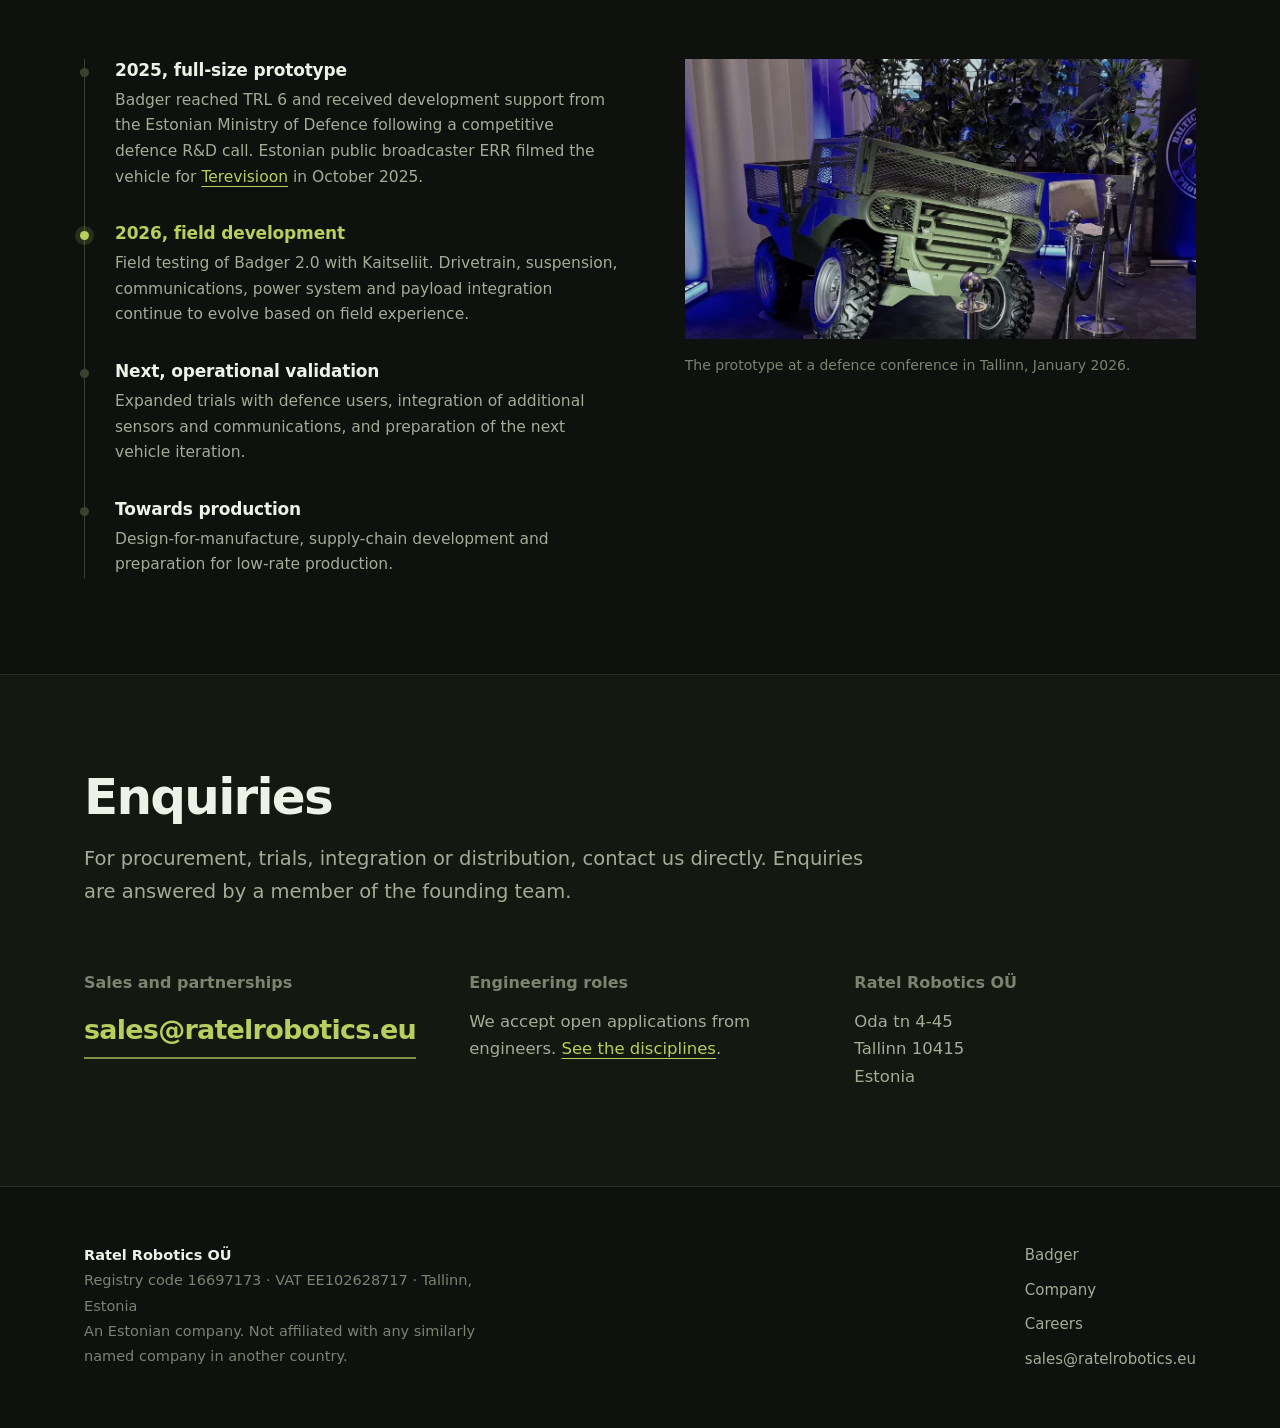
==== commit 5d183ef6: "Lazy-start videos, harden specs markup, tokenise colours Rename the specs heading to Specifications." ====
--- a/index.html
+++ b/index.html
@@ -10,7 +10,7 @@
 <link rel="stylesheet" href="assets/style.css">
 <meta property="og:title" content="Badger UGV — electric unmanned ground vehicle">
 <meta property="og:description" content="250 kg payload. Resupply, sensors, drone charging, light CASEVAC. Built in Tallinn, Estonia.">
-<meta property="og:image" content="assets/img/badger-og.webp">
+<meta property="og:image" content="https://ratel-robotics-eu.github.io/ratel-public-web/assets/img/badger-og.webp">
 <meta property="og:type" content="website">
 <script type="application/ld+json">
 {"@context":"https://schema.org","@type":"Organization",
@@ -100,18 +100,18 @@
 
 <section id="specifications">
   <div class="wrap">
-    <div class="head"><h2>Badger 2.0, current configuration</h2></div>
+    <div class="head"><h2>Specifications</h2></div>
     <div class="spec-split">
-      <table class="specs">
+      <table class="specs" aria-label="Performance and power">
         <tr><th scope="row">Payload</th><td>250 kg</td></tr>
         <tr><th scope="row">Curb weight</th><td>Approx. 450 kg</td></tr>
-        <tr><th scope="row">Range</th><td>Up to 150 km<sup>*</sup></td></tr>
+        <tr><th scope="row">Range</th><td>Up to 150 km<sup><a href="#range-note" aria-label="Range note">*</a></sup></td></tr>
         <tr><th scope="row">Maximum speed</th><td>30 km/h</td></tr>
         <tr><th scope="row">Power</th><td>48 V lithium-ion with BMS, 15 kWh</td></tr>
         <tr><th scope="row">Suspension</th><td>Independent, upgrade-ready</td></tr>
         <tr><th scope="row">Signature</th><td>Low acoustic, low thermal</td></tr>
       </table>
-      <table class="specs">
+      <table class="specs" aria-label="Dimensions and systems">
         <tr><th scope="row">Dimensions</th><td>1800 &times; 1250 &times; 1050 mm</td></tr>
         <tr><th scope="row">Wheelbase</th><td>1200 mm</td></tr>
         <tr><th scope="row">Ground clearance</th><td>350 mm</td></tr>
@@ -121,7 +121,7 @@
         <tr><th scope="row">Transport</th><td>Fits a microbus or a standard trailer</td></tr>
       </table>
     </div>
-    <p class="spec-note"><sup>*</sup>Range depends on terrain, load and duty profile. These
+    <p class="spec-note" id="range-note"><sup aria-hidden="true">*</sup>Range depends on terrain, load and duty profile. These
       figures describe the current build and change as the platform develops. Ask us for the
       configuration that matches your requirement.</p>
     <figure class="drawing">
@@ -139,7 +139,7 @@
     </div>
     <figure class="band">
       <video src="assets/video/badger-trailer.mp4" poster="assets/video/badger-trailer.webp"
-        width="1280" height="720" autoplay muted loop playsinline controls preload="metadata"
+        width="1280" height="720" muted loop playsinline controls preload="none"
         aria-label="Badger drives up a ramp onto a car trailer."></video>
       <figcaption>Driven up the ramp onto a standard car trailer.</figcaption>
     </figure>
@@ -166,7 +166,7 @@
         alt="Close view of the front suspension, coil-over damper and hub drive.">
         <figcaption>Independent suspension and hub drive at each corner.</figcaption></figure>
       <figure><video src="assets/video/badger-kerb.mp4" poster="assets/video/badger-kerb.webp"
-        width="1280" height="720" autoplay muted loop playsinline controls preload="metadata"
+        width="1280" height="720" muted loop playsinline controls preload="none"
         aria-label="Badger climbing over a concrete kerb onto grass."></video>
         <figcaption>Crossing a kerb with the suspension articulated.</figcaption></figure>
     </div>
@@ -247,8 +247,11 @@
   const h = document.querySelector('header');
   const onScroll = () => h.classList.toggle('stuck', window.scrollY > 8);
   addEventListener('scroll', onScroll, {passive:true}); onScroll();
-  if (matchMedia('(prefers-reduced-motion: reduce)').matches) {
-    document.querySelectorAll('video[autoplay]').forEach(v => { v.autoplay = false; v.pause(); });
+  if (!matchMedia('(prefers-reduced-motion: reduce)').matches) {
+    const io = new IntersectionObserver(entries => entries.forEach(e => {
+      if (e.isIntersecting) { e.target.play(); io.unobserve(e.target); }
+    }), {threshold: .25});
+    document.querySelectorAll('video').forEach(v => io.observe(v));
   }
 </script>
 </body>
--- a/assets/style.css
+++ b/assets/style.css
@@ -4,6 +4,7 @@
   --bg:#0e110d; --bg2:#141810; --bg3:#1b2018;
   --line:#262d20; --line2:#38422e;
   --fg:#edf1e6; --muted:#a2ad96; --muted2:#7a8470;
+  --on-accent:#11150c; --hero-fg:#c9d3be;
   --accent:#b6cf5e; --accent-hi:#cbe27a; --accent-dim:#7f9247;
   --wrap:1160px;
   --sans:Archivo,system-ui,-apple-system,"Segoe UI",Roboto,Helvetica,Arial,sans-serif;
@@ -20,7 +21,7 @@
 h3{line-height:1.3}
 
 /* browser surfaces */
-::selection{background:var(--accent);color:#11150c}
+::selection{background:var(--accent);color:var(--on-accent)}
 :root{scrollbar-color:var(--line2) var(--bg);color-scheme:dark}
 ::-webkit-scrollbar{width:12px;height:12px}
 ::-webkit-scrollbar-track{background:var(--bg)}
@@ -33,15 +34,15 @@
 
 .wrap{max-width:var(--wrap);margin:0 auto;padding-inline:24px}
 .skip{position:absolute;left:-9999px}
-.skip:focus{left:16px;top:16px;z-index:99;background:var(--accent);color:#11150c;
+.skip:focus{left:16px;top:16px;z-index:99;background:var(--accent);color:var(--on-accent);
   padding:12px 18px;border-radius:3px;font-weight:700}
 .lede{font-size:clamp(17px,1.7vw,19.5px);color:var(--muted);max-width:68ch}
 
 /* header */
-header{position:sticky;top:0;z-index:50;background:rgba(14,17,13,.72);
+header{position:sticky;top:0;z-index:50;background:color-mix(in srgb,var(--bg) 72%,transparent);
   backdrop-filter:blur(14px) saturate(1.2);border-bottom:1px solid transparent;
   transition:background .3s ease,border-color .3s ease}
-header.stuck{background:rgba(14,17,13,.94);border-bottom-color:var(--line)}
+header.stuck{background:color-mix(in srgb,var(--bg) 94%,transparent);border-bottom-color:var(--line)}
 .bar{display:flex;align-items:center;gap:30px;min-height:68px}
 .brand{display:flex;align-items:center;gap:11px;text-decoration:none;color:var(--fg);
   font-weight:800;font-size:15px;font-stretch:112%;letter-spacing:.08em;
@@ -51,7 +52,7 @@
 nav a{color:var(--muted);text-decoration:none;font-size:15px;font-weight:500;
   transition:color .18s ease}
 nav a:hover,nav a[aria-current=page]{color:var(--fg)}
-nav a.cta{color:#11150c;background:var(--accent);padding:9px 17px;border-radius:3px;
+nav a.cta{color:var(--on-accent);background:var(--accent);padding:9px 17px;border-radius:3px;
   font-weight:700;transition:background .18s ease,transform .18s ease}
 nav a.cta:hover{background:var(--accent-hi)}
 
@@ -59,8 +60,8 @@
 .btn{display:inline-block;padding:14px 28px;border-radius:3px;text-decoration:none;
   font-weight:700;font-size:15.5px;font-stretch:105%;
   transition:background .2s ease,border-color .2s ease,color .2s ease}
-.btn-primary{background:var(--accent);color:#11150c}
-.btn-primary:hover{background:var(--accent-hi);color:#11150c}
+.btn-primary{background:var(--accent);color:var(--on-accent)}
+.btn-primary:hover{background:var(--accent-hi);color:var(--on-accent)}
 .btn-ghost{border:1px solid var(--line2);color:var(--fg)}
 .btn-ghost:hover{border-color:var(--accent);color:var(--accent)}
 .btns{display:flex;gap:14px;flex-wrap:wrap;margin-top:32px}
@@ -69,8 +70,8 @@
 .hero{position:relative;min-height:clamp(540px,82vh,820px);display:flex;
   align-items:flex-end;overflow:hidden;border-bottom:1px solid var(--line)}
 .hero::before{content:"";position:absolute;inset:0;z-index:1;background:
-  linear-gradient(180deg,rgba(14,17,13,.62) 0%,rgba(14,17,13,.12) 32%,rgba(14,17,13,.94) 100%),
-  linear-gradient(94deg,rgba(14,17,13,.92) 0%,rgba(14,17,13,.42) 52%,rgba(14,17,13,0) 92%)}
+  linear-gradient(180deg,color-mix(in srgb,var(--bg) 62%,transparent) 0%,color-mix(in srgb,var(--bg) 12%,transparent) 32%,color-mix(in srgb,var(--bg) 94%,transparent) 100%),
+  linear-gradient(94deg,color-mix(in srgb,var(--bg) 92%,transparent) 0%,color-mix(in srgb,var(--bg) 42%,transparent) 52%,transparent 92%)}
 .hero-bg{position:absolute;inset:0;width:100%;height:100%;object-fit:cover;z-index:0;
   transform:scale(1.07);animation:settle 1.6s cubic-bezier(.16,1,.3,1) forwards}
 @keyframes settle{to{transform:scale(1)}}
@@ -79,7 +80,7 @@
   letter-spacing:-.038em;margin-bottom:16px}
 .hero-sub{font-size:clamp(19px,2.2vw,25px);font-weight:600;font-stretch:108%;
   line-height:1.32;letter-spacing:-.018em;margin:0 0 16px;max-width:24ch;color:var(--fg)}
-.hero .lede{color:#c9d3be;max-width:56ch}
+.hero .lede{color:var(--hero-fg);max-width:56ch}
 @media (prefers-reduced-motion:reduce){
   .hero-bg{animation:none;transform:scale(1)}
   html{scroll-behavior:auto}
@@ -123,6 +124,7 @@
   font-variant-numeric:tabular-nums;font-feature-settings:"tnum" 1}
 .spec-note{font-size:14px;color:var(--muted2);margin-top:22px;max-width:80ch}
 .spec-note sup{color:var(--accent-dim)}
+.specs sup a{text-decoration:none}
 
 figure{margin:0}
 figcaption{font-size:14px;color:var(--muted2);margin-top:15px;max-width:62ch}
@@ -142,7 +144,7 @@
 .tl li:last-child{padding-bottom:0}
 .tl li::before{content:"";position:absolute;left:-5px;top:9px;width:9px;height:9px;
   border-radius:50%;background:var(--line2)}
-.tl li.now::before{background:var(--accent);box-shadow:0 0 0 5px rgba(182,207,94,.16)}
+.tl li.now::before{background:var(--accent);box-shadow:0 0 0 5px color-mix(in srgb,var(--accent) 16%,transparent)}
 .tl h3{font-size:17px;font-weight:700;font-stretch:110%;letter-spacing:-.01em;
   margin-bottom:7px}
 .tl li.now h3{color:var(--accent)}
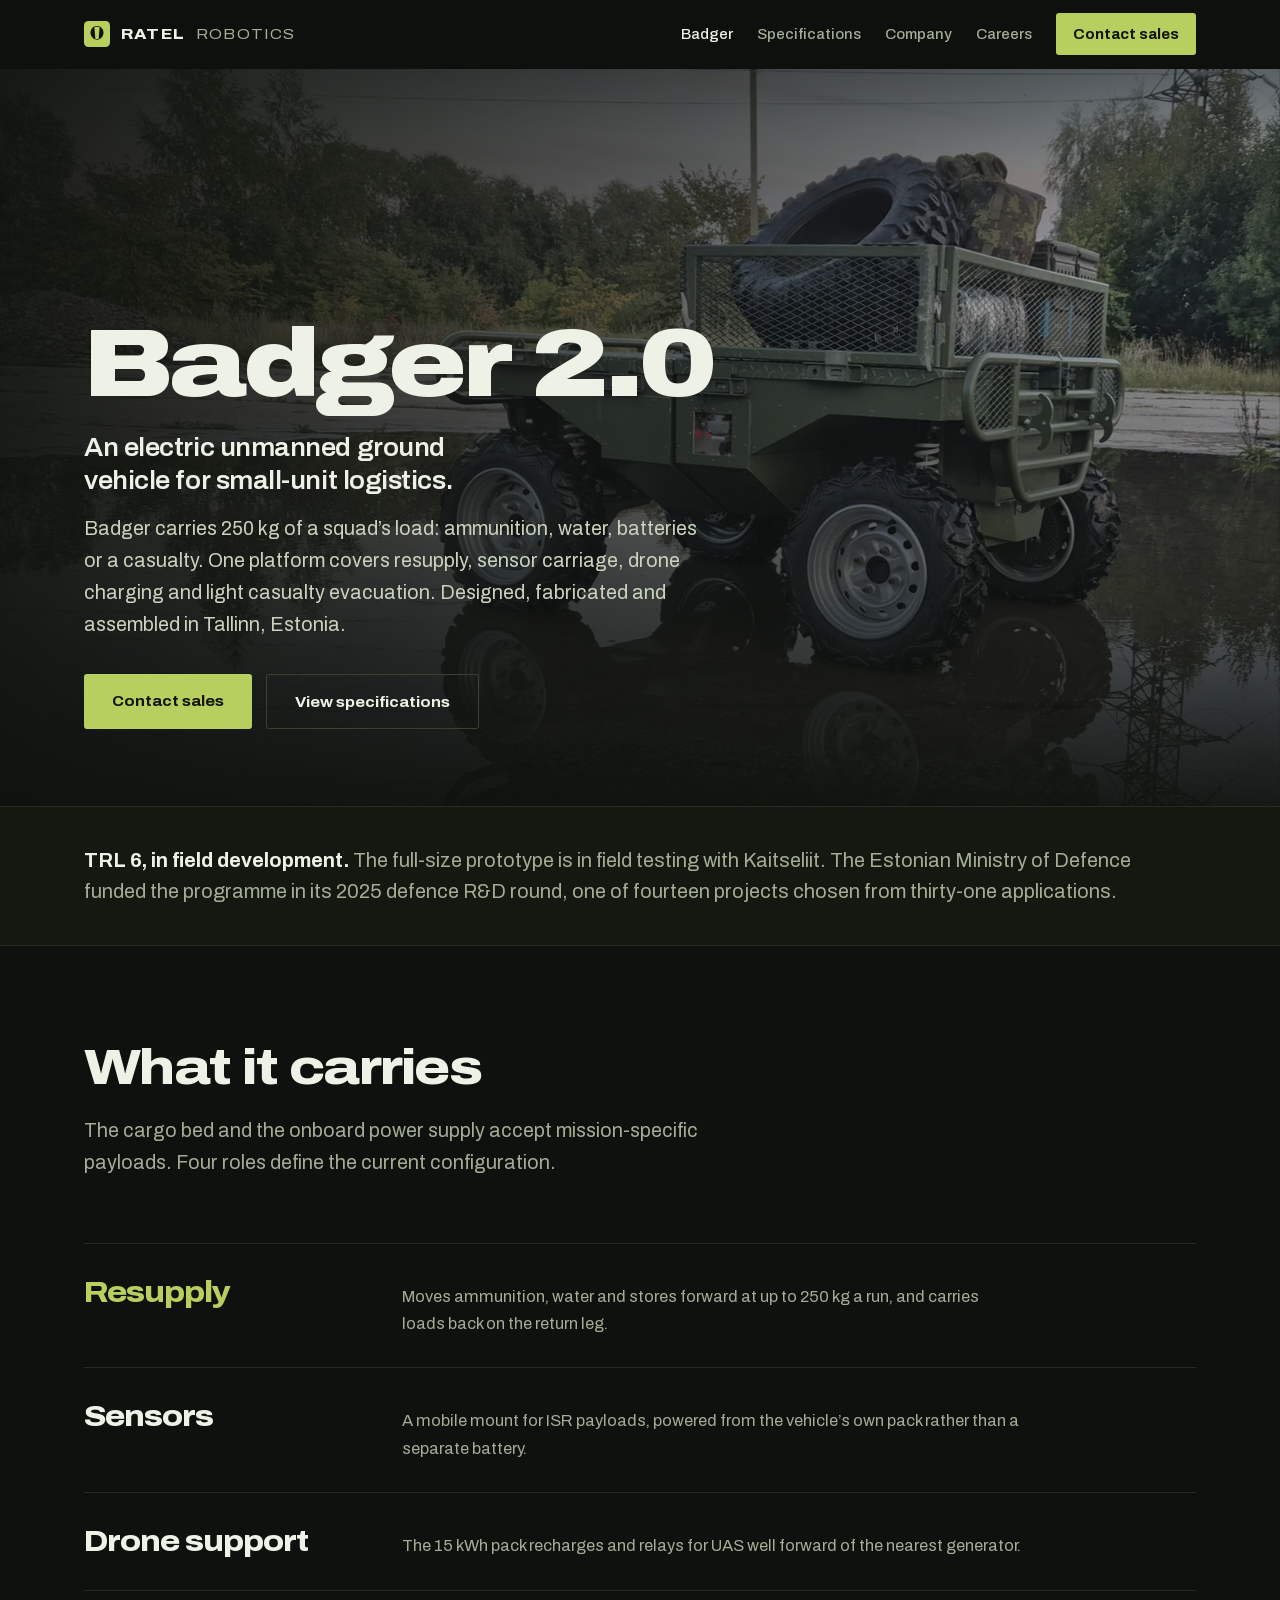
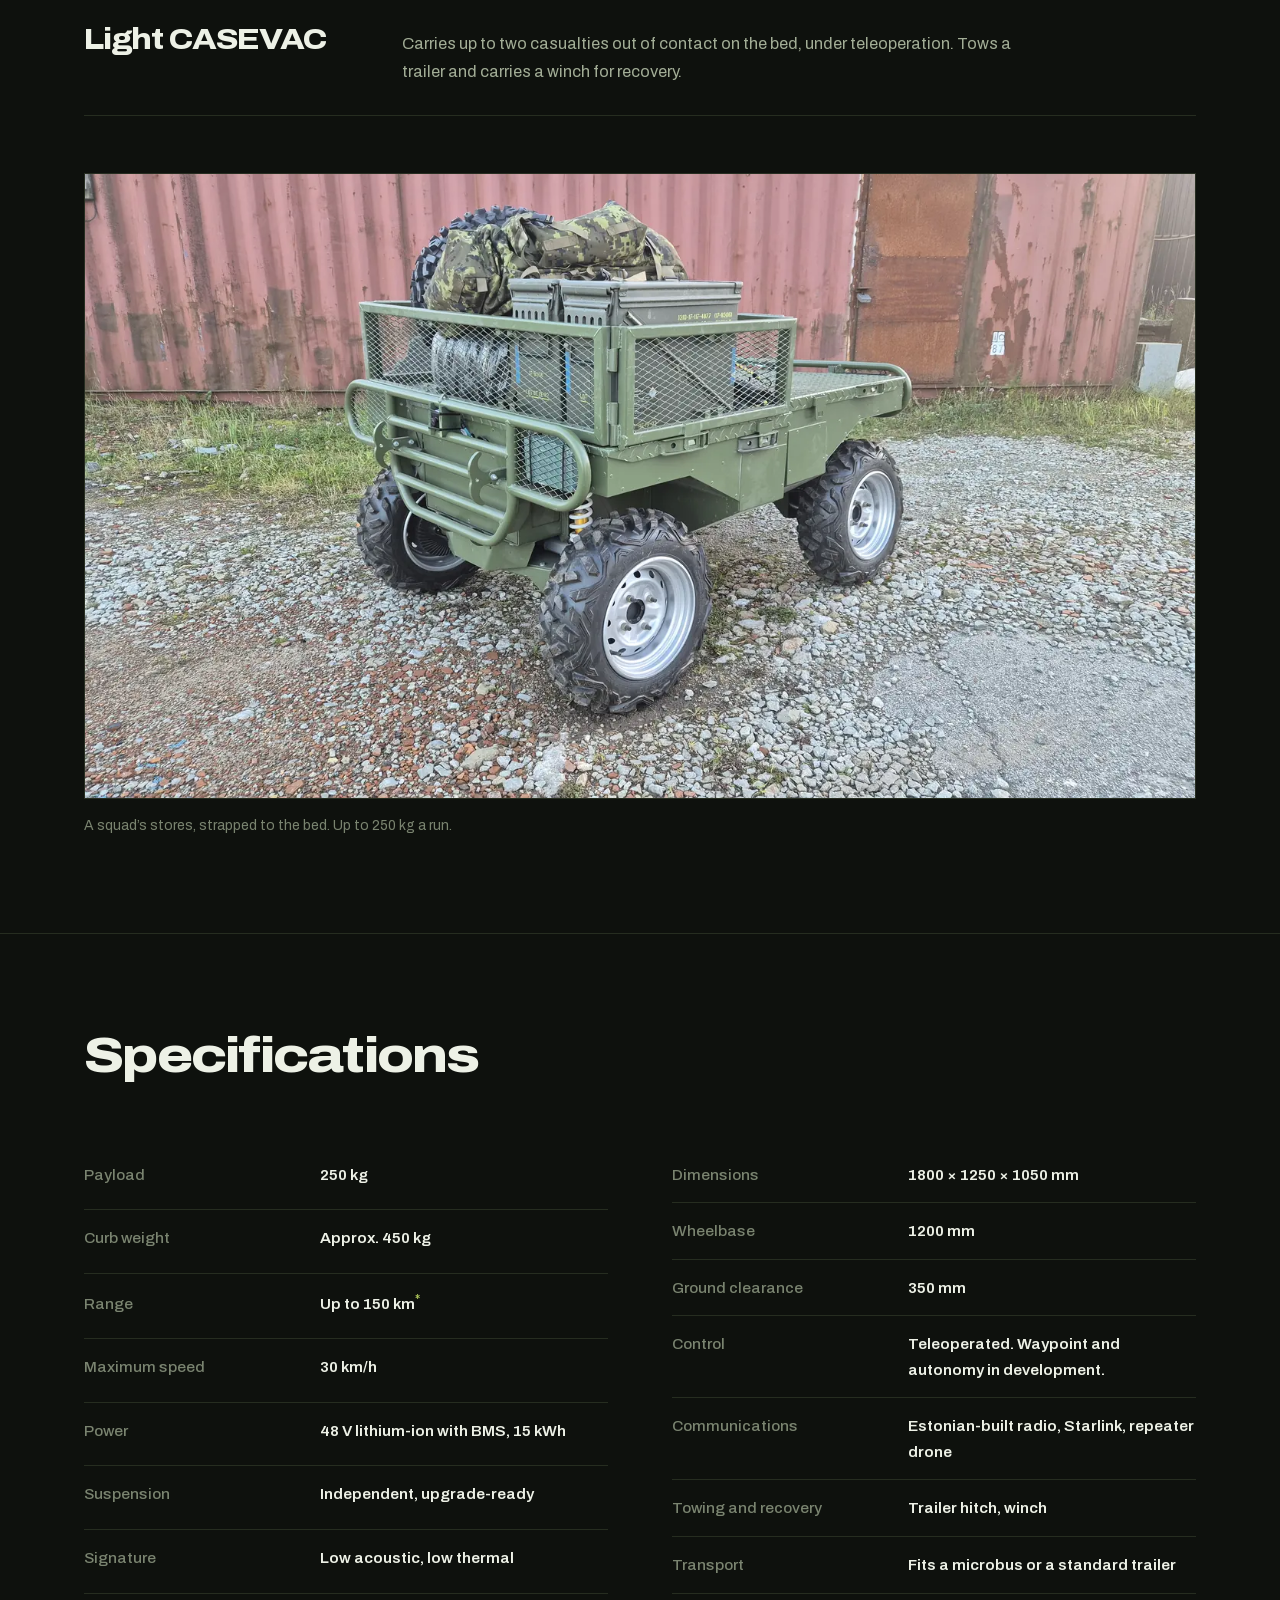
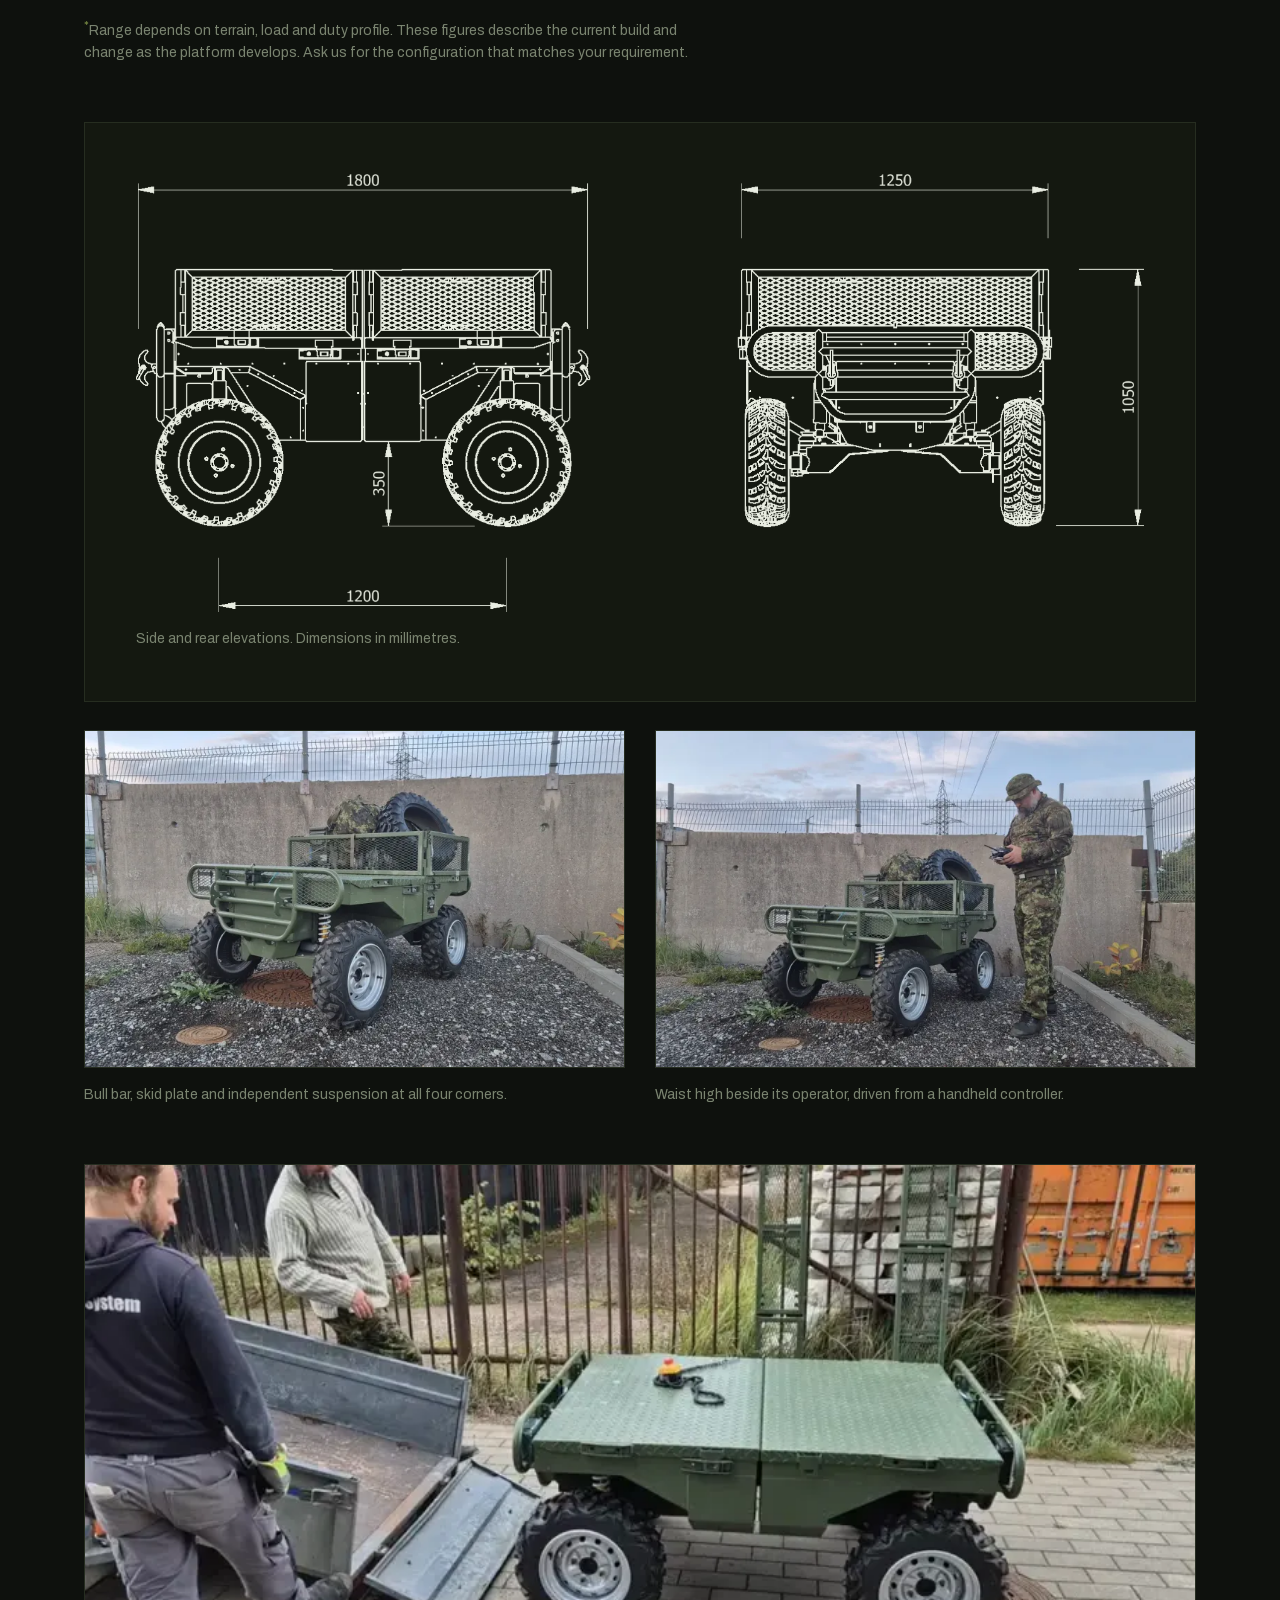
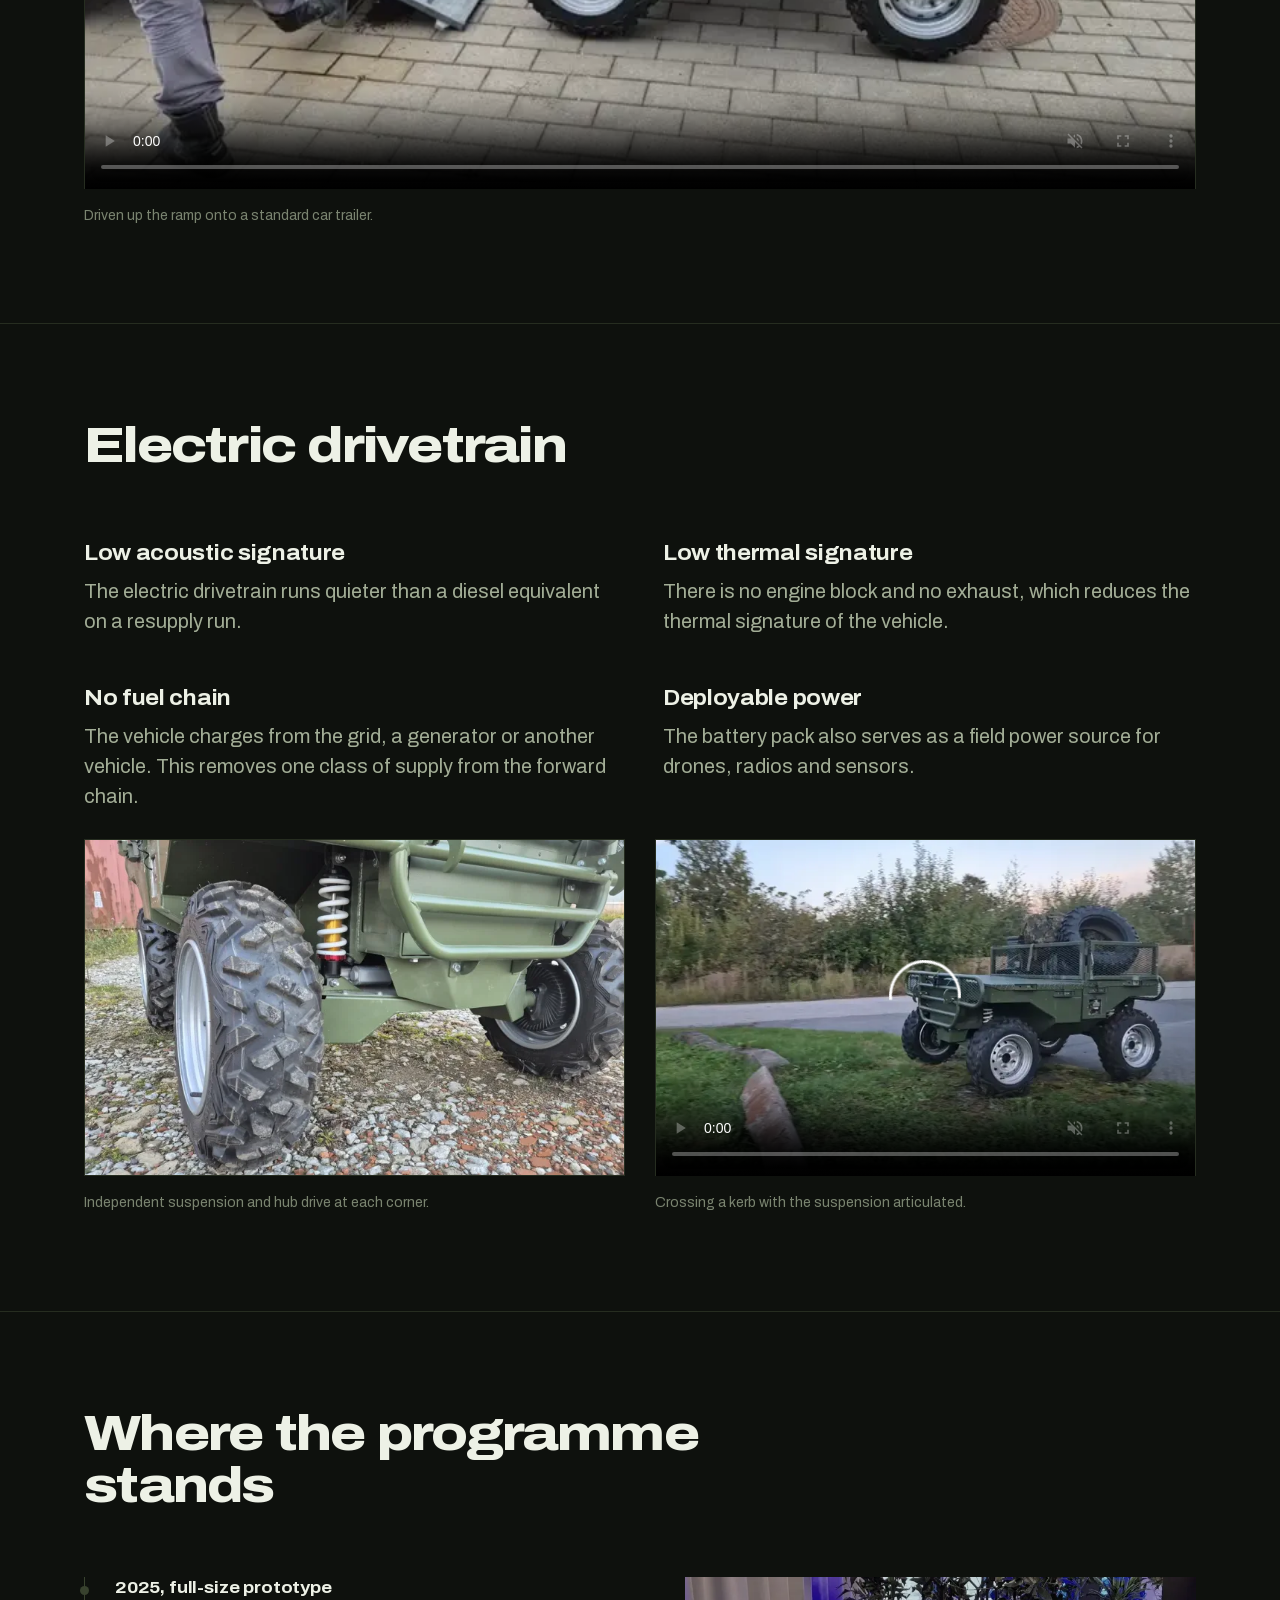
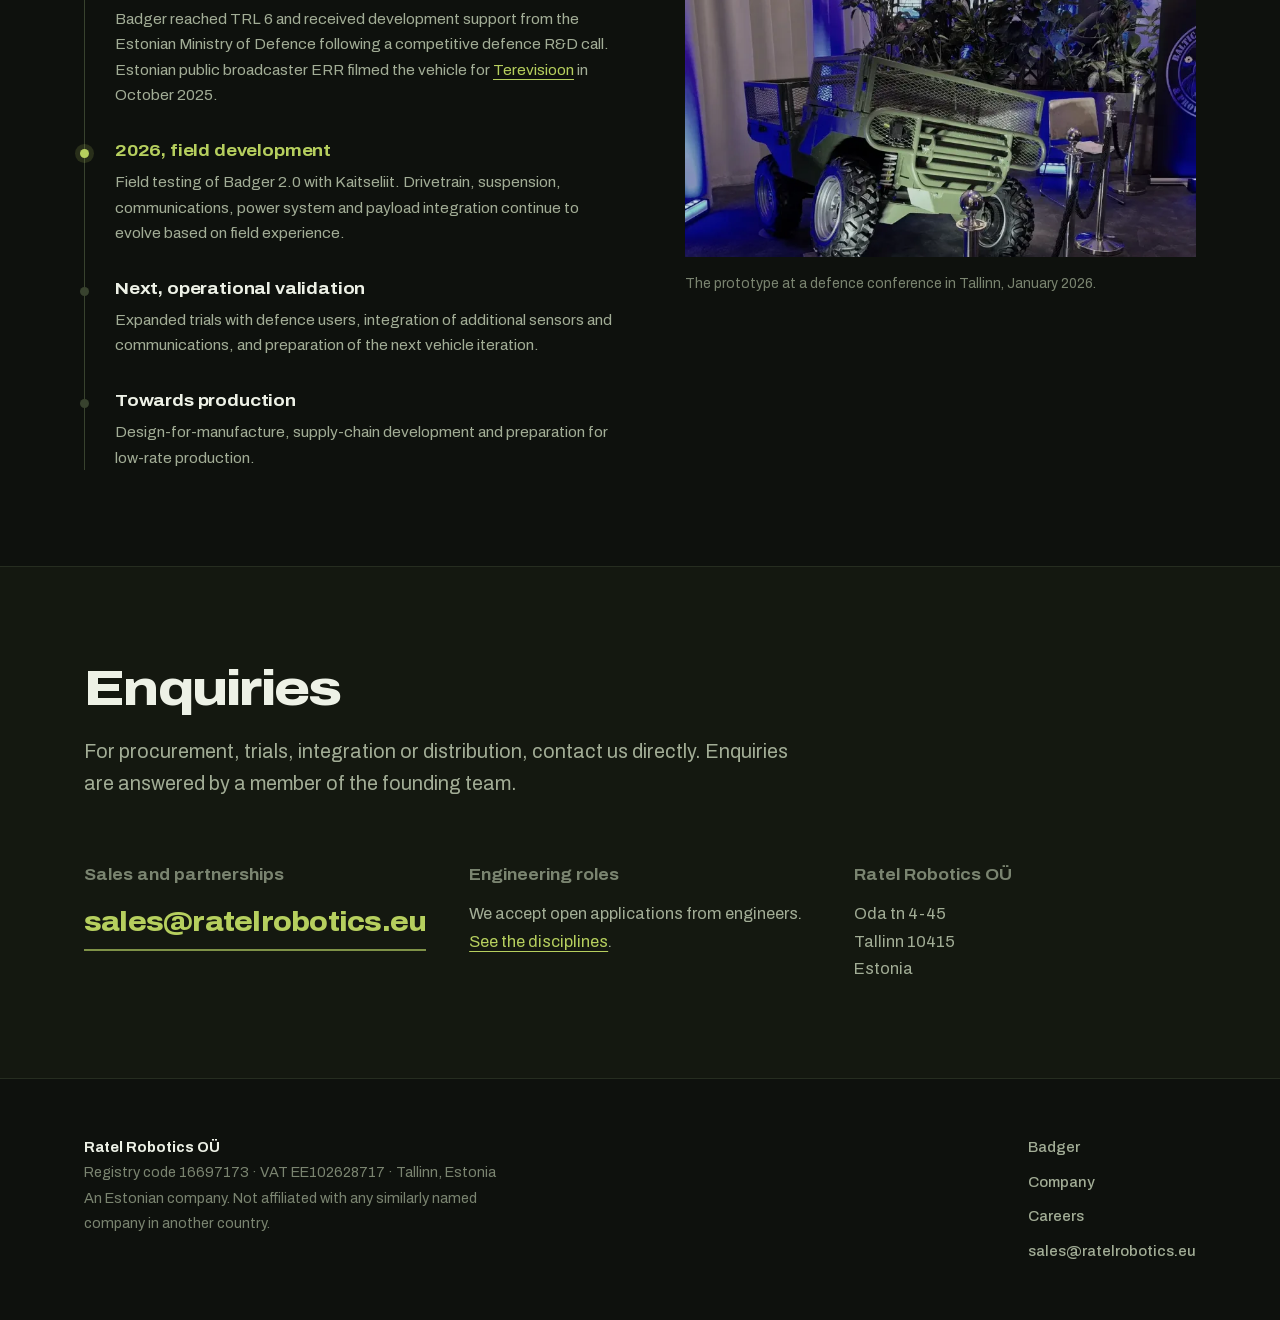
==== commit e5df0a86: "Speed up home page LCP: responsive images, lighter font and posters Serve 800w image variants via sr" ====
--- a/index.html
+++ b/index.html
@@ -45,7 +45,9 @@
 <main id="main">
 
 <div class="hero">
-  <img class="hero-bg" src="assets/img/badger-hero.webp" width="1600" height="900" alt="" fetchpriority="high">
+  <img class="hero-bg" src="assets/img/badger-hero.webp"
+       srcset="assets/img/badger-hero-800.webp 800w, assets/img/badger-hero.webp 1600w"
+       sizes="100vw" width="1600" height="900" alt="" fetchpriority="high">
   <div class="wrap hero-inner">
     <h1>Badger 2.0</h1>
     <p class="hero-sub">An electric unmanned ground vehicle for small-unit logistics.</p>
@@ -91,7 +93,9 @@
           Tows a trailer and carries a winch for recovery.</p></div>
     </div>
     <figure class="band">
-      <img loading="lazy" decoding="async" src="assets/img/badger-payload.webp" width="1448" height="815"
+      <img loading="lazy" decoding="async" src="assets/img/badger-payload.webp"
+           srcset="assets/img/badger-payload-800.webp 800w, assets/img/badger-payload.webp 1448w"
+           sizes="(max-width:1160px) calc(100vw - 48px), 1112px" width="1448" height="815"
            alt="Badger loaded with ammunition boxes, a winch, a spare wheel and a camouflage pack.">
       <figcaption>A squad&rsquo;s stores, strapped to the bed. Up to 250&nbsp;kg a run.</figcaption>
     </figure>
@@ -125,20 +129,26 @@
       figures describe the current build and change as the platform develops. Ask us for the
       configuration that matches your requirement.</p>
     <figure class="drawing">
-      <img loading="lazy" decoding="async" src="assets/img/badger-drawing-dark.webp" width="1600" height="695"
+      <img loading="lazy" decoding="async" src="assets/img/badger-drawing-dark.webp"
+           srcset="assets/img/badger-drawing-dark-800.webp 800w, assets/img/badger-drawing-dark.webp 1600w"
+           sizes="(max-width:760px) 620px, (max-width:1160px) calc(100vw - 48px), 1112px" width="1600" height="695"
            alt="Dimensioned side and rear views of Badger: 1800 mm long, 1250 mm wide, 1050 mm high, 1200 mm wheelbase, 350 mm ground clearance.">
       <figcaption>Side and rear elevations. Dimensions in millimetres.</figcaption>
     </figure>
     <div class="two-up">
-      <figure><img loading="lazy" decoding="async" src="assets/img/badger-3q.webp" width="1100" height="619"
+      <figure><img loading="lazy" decoding="async" src="assets/img/badger-3q.webp"
+           srcset="assets/img/badger-3q-800.webp 800w, assets/img/badger-3q.webp 1100w"
+           sizes="(max-width:880px) calc(100vw - 48px), 540px" width="1100" height="619"
         alt="Badger seen from the front three-quarter angle.">
         <figcaption>Bull bar, skid plate and independent suspension at all four corners.</figcaption></figure>
-      <figure><img loading="lazy" decoding="async" src="assets/img/badger-scale.webp" width="1100" height="619"
+      <figure><img loading="lazy" decoding="async" src="assets/img/badger-scale.webp"
+           srcset="assets/img/badger-scale-800.webp 800w, assets/img/badger-scale.webp 1100w"
+           sizes="(max-width:880px) calc(100vw - 48px), 540px" width="1100" height="619"
         alt="An operator stands beside Badger with a handheld controller. The vehicle is roughly waist height.">
         <figcaption>Waist high beside its operator, driven from a handheld controller.</figcaption></figure>
     </div>
     <figure class="band">
-      <video src="assets/video/badger-trailer.mp4" poster="assets/video/badger-trailer.webp"
+      <video src="assets/video/badger-trailer.mp4" data-poster="assets/video/badger-trailer.webp"
         width="1280" height="720" muted loop playsinline controls preload="none"
         aria-label="Badger drives up a ramp onto a car trailer."></video>
       <figcaption>Driven up the ramp onto a standard car trailer.</figcaption>
@@ -162,10 +172,12 @@
         source for drones, radios and sensors.</p>
     </div>
     <div class="two-up">
-      <figure><img loading="lazy" decoding="async" src="assets/img/badger-detail.webp" width="1100" height="619"
+      <figure><img loading="lazy" decoding="async" src="assets/img/badger-detail.webp"
+           srcset="assets/img/badger-detail-800.webp 800w, assets/img/badger-detail.webp 1100w"
+           sizes="(max-width:880px) calc(100vw - 48px), 540px" width="1100" height="619"
         alt="Close view of the front suspension, coil-over damper and hub drive.">
         <figcaption>Independent suspension and hub drive at each corner.</figcaption></figure>
-      <figure><video src="assets/video/badger-kerb.mp4" poster="assets/video/badger-kerb.webp"
+      <figure><video src="assets/video/badger-kerb.mp4" data-poster="assets/video/badger-kerb.webp"
         width="1280" height="720" muted loop playsinline controls preload="none"
         aria-label="Badger climbing over a concrete kerb onto grass."></video>
         <figcaption>Crossing a kerb with the suspension articulated.</figcaption></figure>
@@ -193,7 +205,9 @@
           and preparation for low-rate production.</p></li>
       </ul>
       <figure>
-        <img loading="lazy" decoding="async" src="assets/img/badger-photo.webp" width="1100" height="603"
+        <img loading="lazy" decoding="async" src="assets/img/badger-photo.webp"
+           srcset="assets/img/badger-photo-800.webp 800w, assets/img/badger-photo.webp 1100w"
+           sizes="(max-width:880px) calc(100vw - 48px), 540px" width="1100" height="603"
              alt="The Badger prototype on display at a defence conference in Tallinn, January 2026.">
         <figcaption>The prototype at a defence conference in Tallinn, January 2026.</figcaption>
       </figure>
@@ -247,6 +261,10 @@
   const h = document.querySelector('header');
   const onScroll = () => h.classList.toggle('stuck', window.scrollY > 8);
   addEventListener('scroll', onScroll, {passive:true}); onScroll();
+  const near = new IntersectionObserver(entries => entries.forEach(e => {
+    if (e.isIntersecting) { e.target.poster = e.target.dataset.poster; near.unobserve(e.target); }
+  }), {rootMargin: '600px'});
+  document.querySelectorAll('video').forEach(v => near.observe(v));
   if (!matchMedia('(prefers-reduced-motion: reduce)').matches) {
     const io = new IntersectionObserver(entries => entries.forEach(e => {
       if (e.isIntersecting) { e.target.play(); io.unobserve(e.target); }
--- a/assets/style.css
+++ b/assets/style.css
@@ -1,4 +1,9 @@
-@import url("fonts.css");
+@font-face{font-family:Archivo;font-style:normal;font-weight:400 900;
+  font-stretch:100% 125%;font-display:swap;src:url(fonts/archivo-var-latin-ext.woff2) format('woff2');
+  unicode-range:U+0100-02BA, U+02BD-02C5, U+02C7-02CC, U+02CE-02D7, U+02DD-02FF, U+0304, U+0308, U+0329, U+1D00-1DBF, U+1E00-1E9F, U+1EF2-1EFF, U+2020, U+20A0-20AB, U+20AD-20C0, U+2113, U+2C60-2C7F, U+A720-A7FF}
+@font-face{font-family:Archivo;font-style:normal;font-weight:400 900;
+  font-stretch:100% 125%;font-display:swap;src:url(fonts/archivo-var-latin.woff2) format('woff2');
+  unicode-range:U+0000-00FF, U+0131, U+0152-0153, U+02BB-02BC, U+02C6, U+02DA, U+02DC, U+0304, U+0308, U+0329, U+2000-206F, U+20AC, U+2122, U+2191, U+2193, U+2212, U+2215, U+FEFF, U+FFFD}
 
 :root{
   --bg:#0e110d; --bg2:#141810; --bg3:#1b2018;
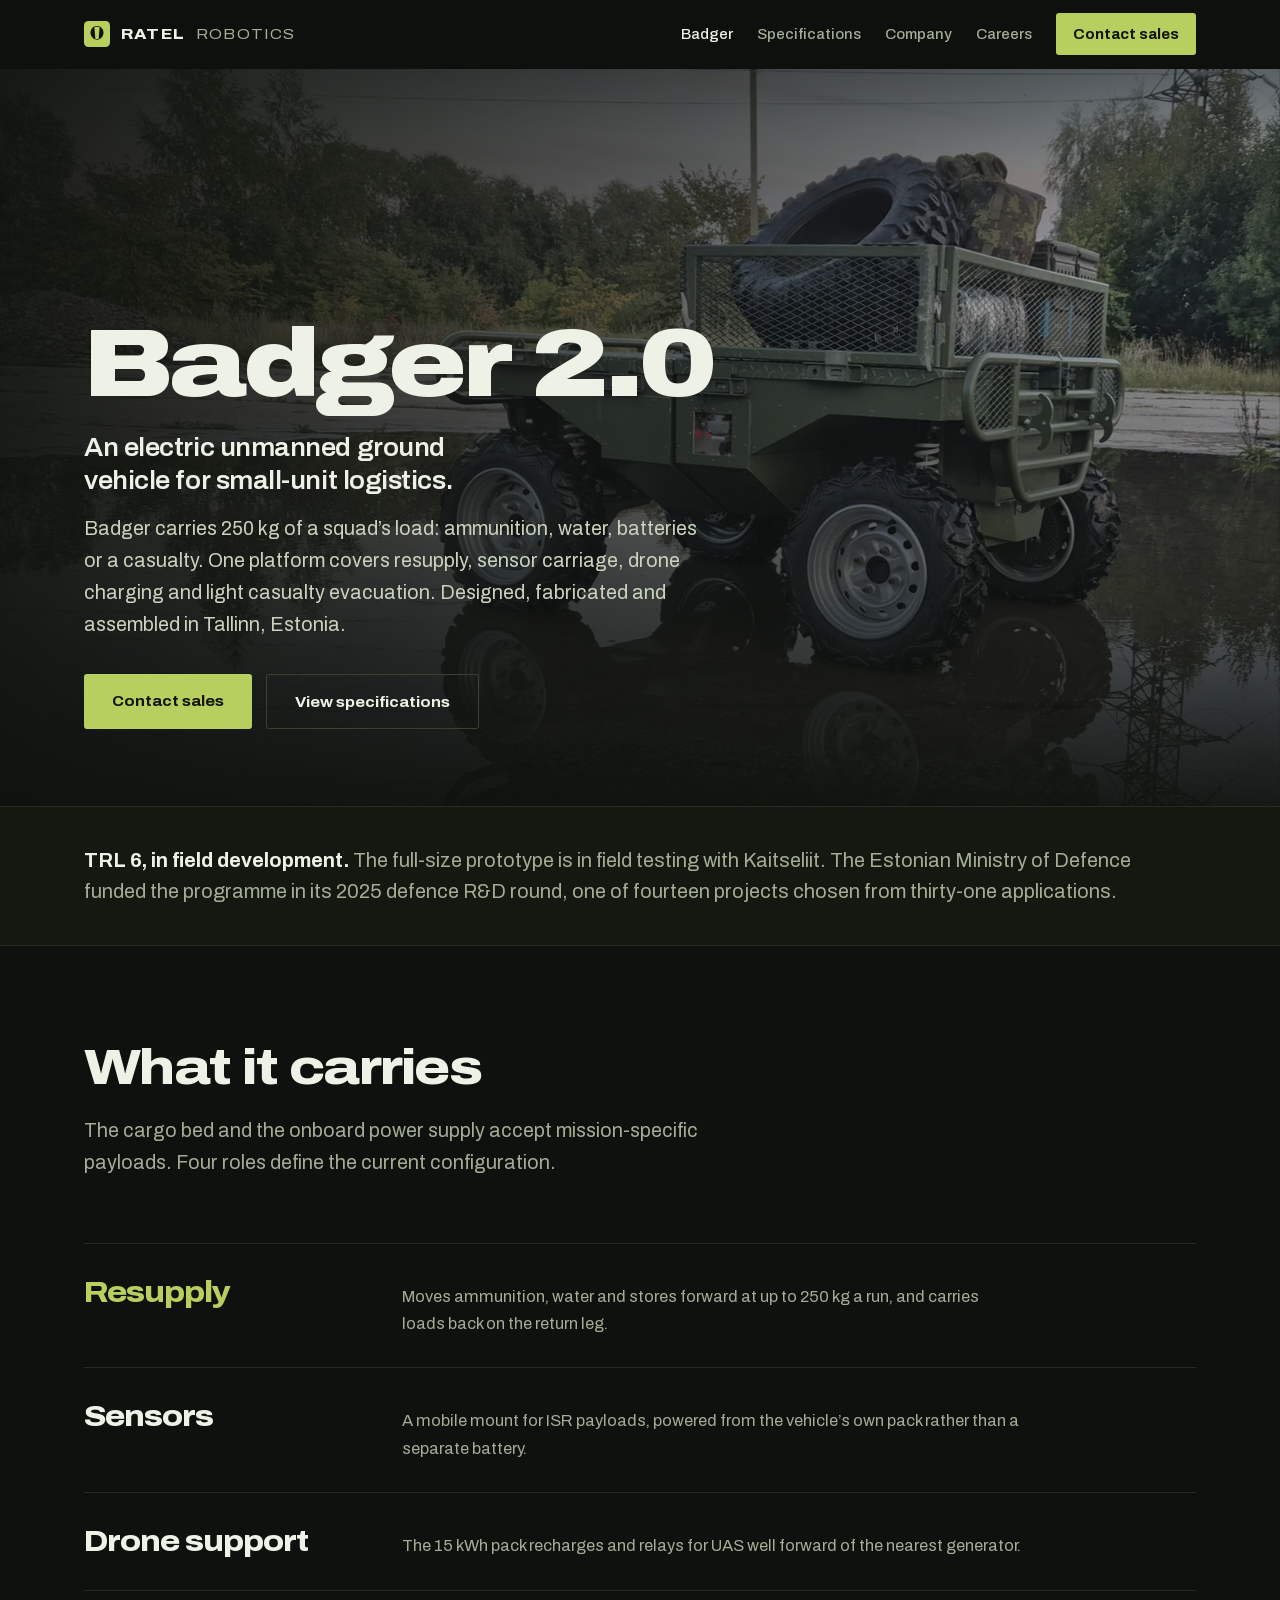
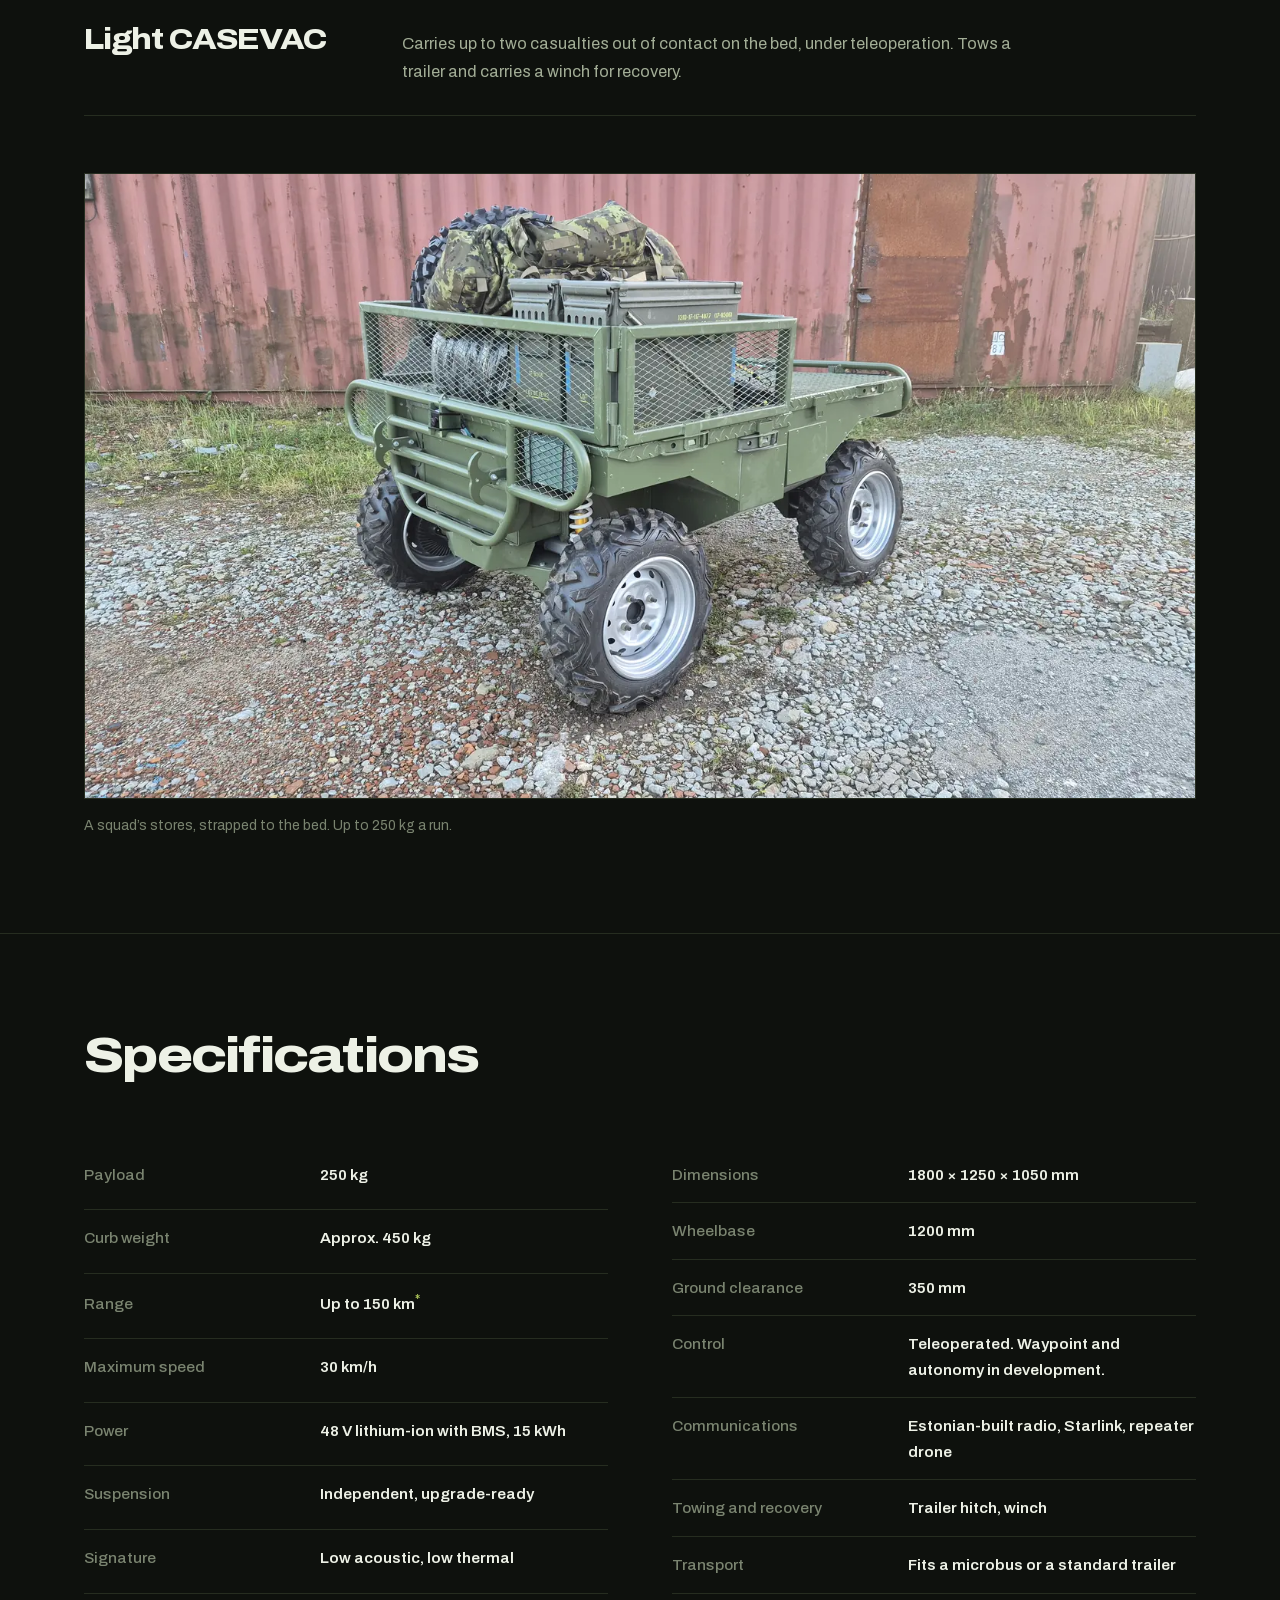
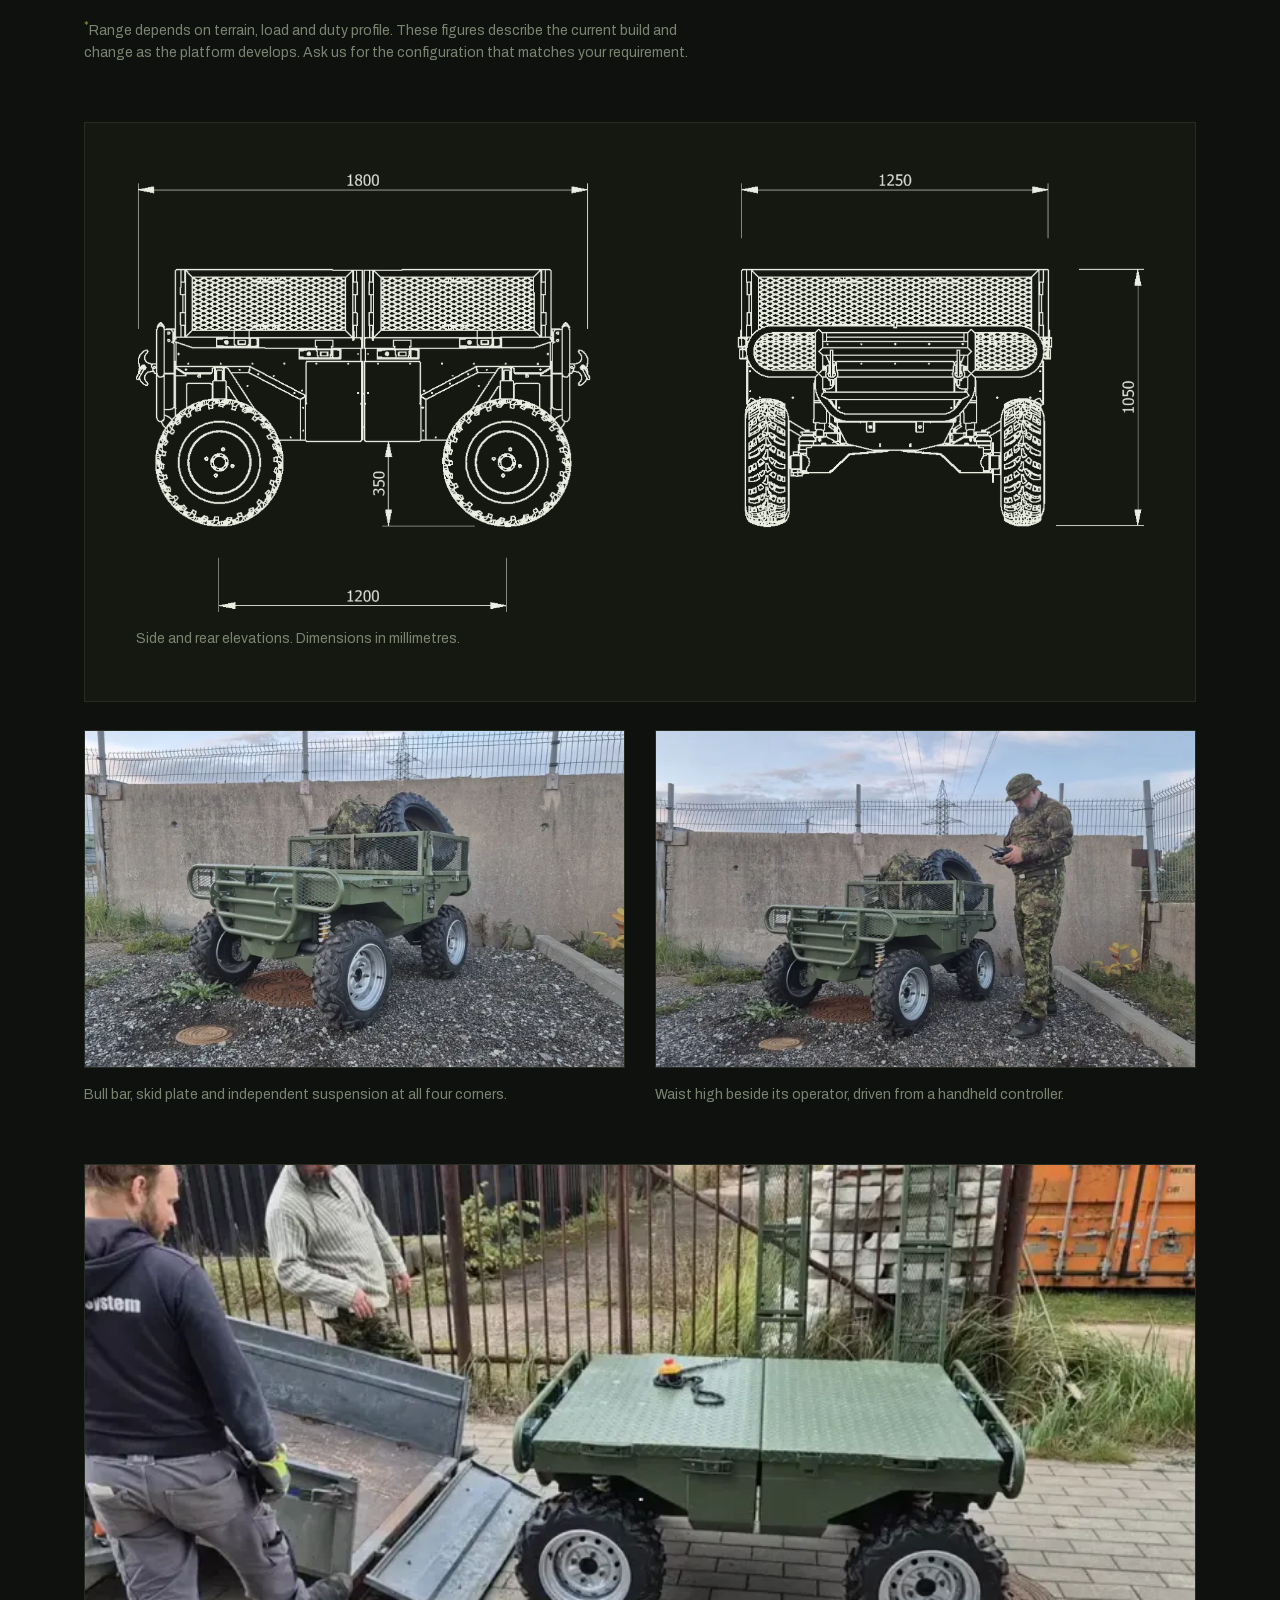
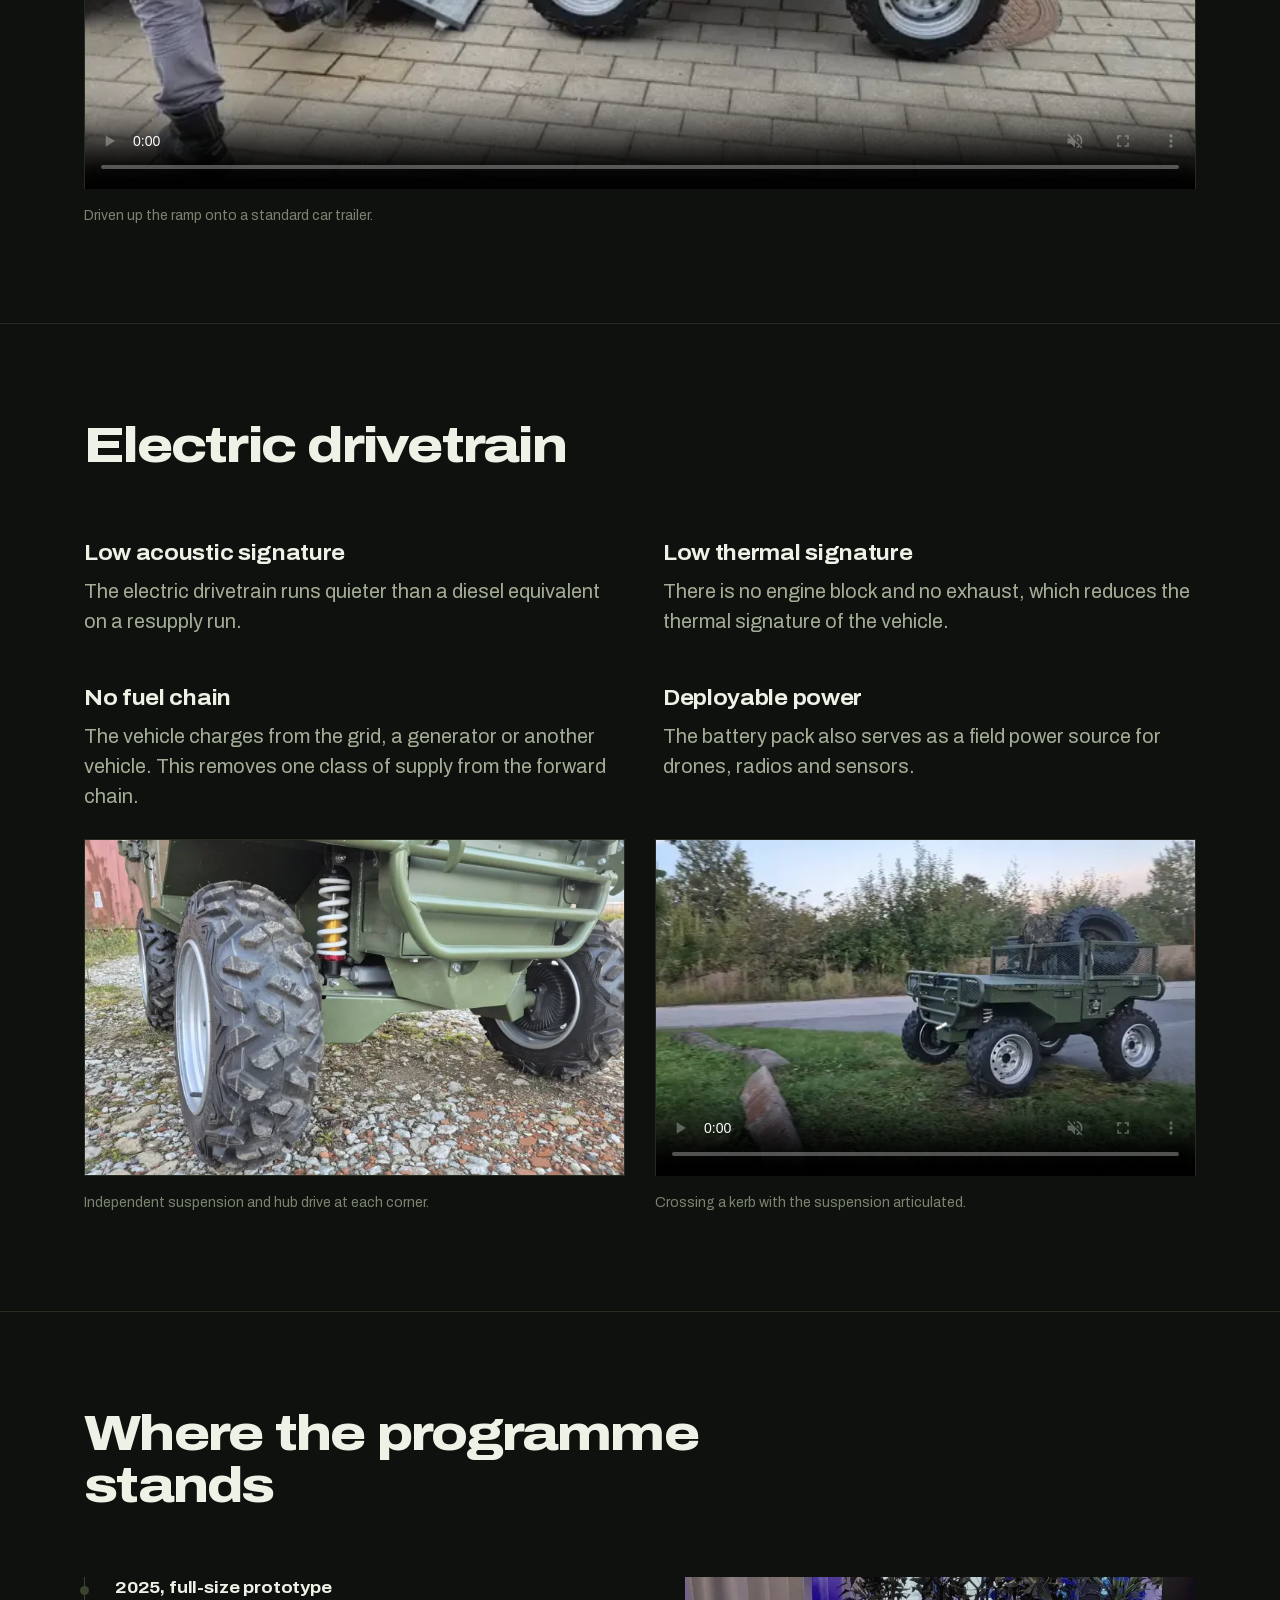
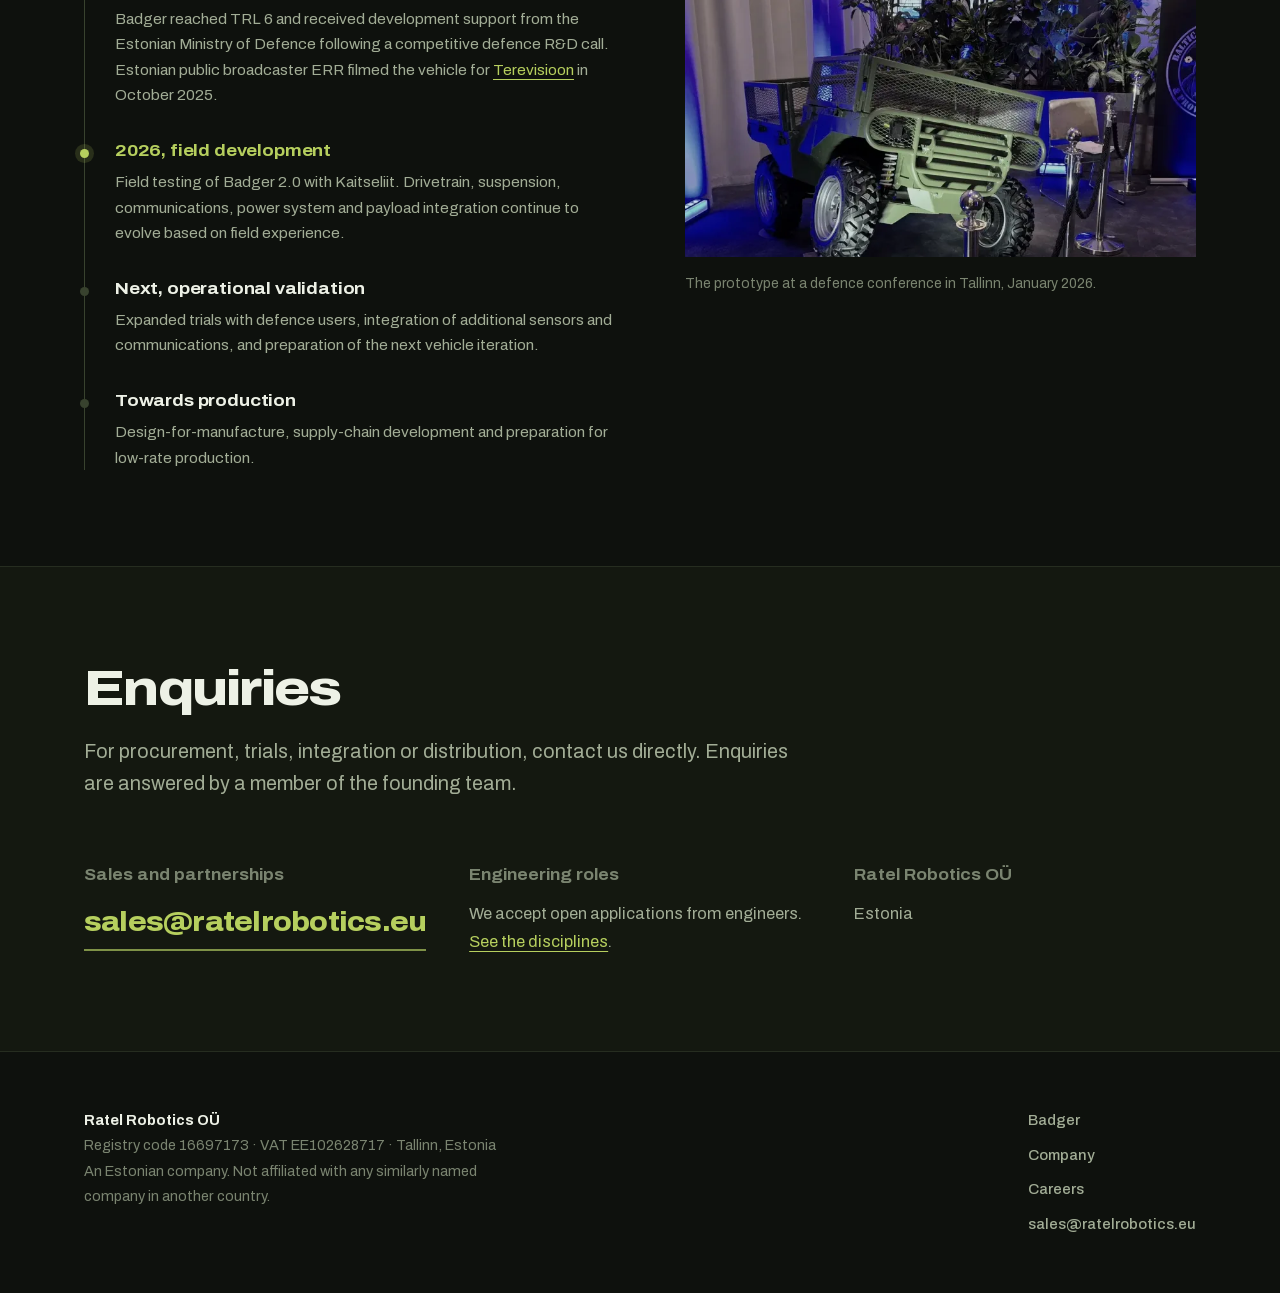
==== commit 2395c93a: "Remove the street address from the site Co-Authored-By: Claude Opus 5.5 (1M context) <noreply@anthro" ====
--- a/index.html
+++ b/index.html
@@ -10,7 +10,7 @@
 <link rel="stylesheet" href="assets/style.css">
 <meta property="og:title" content="Badger UGV — electric unmanned ground vehicle">
 <meta property="og:description" content="250 kg payload. Resupply, sensors, drone charging, light CASEVAC. Built in Tallinn, Estonia.">
-<meta property="og:image" content="https://ratel-robotics-eu.github.io/ratel-public-web/assets/img/badger-og.webp">
+<meta property="og:image" content="https://ratelrobotics.eu/assets/img/badger-og.webp">
 <meta property="og:type" content="website">
 <script type="application/ld+json">
 {"@context":"https://schema.org","@type":"Organization",
@@ -18,8 +18,7 @@
 "description":"Estonian developer of the Badger electric unmanned ground vehicle.",
 "foundingDate":"2023-03-16","email":"sales@ratelrobotics.eu",
 "telephone":"+372 5686 8685","vatID":"EE102628717","taxID":"16697173",
-"address":{"@type":"PostalAddress","streetAddress":"Oda tn 4-45",
-"addressLocality":"Tallinn","postalCode":"10415","addressCountry":"EE"},
+"address":{"@type":"PostalAddress","addressCountry":"EE"},
 "makesOffer":{"@type":"Offer","itemOffered":{"@type":"Product","name":"Badger UGV"}}}
 </script>
 </head>
@@ -234,7 +233,7 @@
       </div>
       <div>
         <h3>Ratel Robotics O&Uuml;</h3>
-        <p>Oda tn 4-45<br>Tallinn 10415<br>Estonia</p>
+        <p>Estonia</p>
       </div>
     </div>
   </div>
